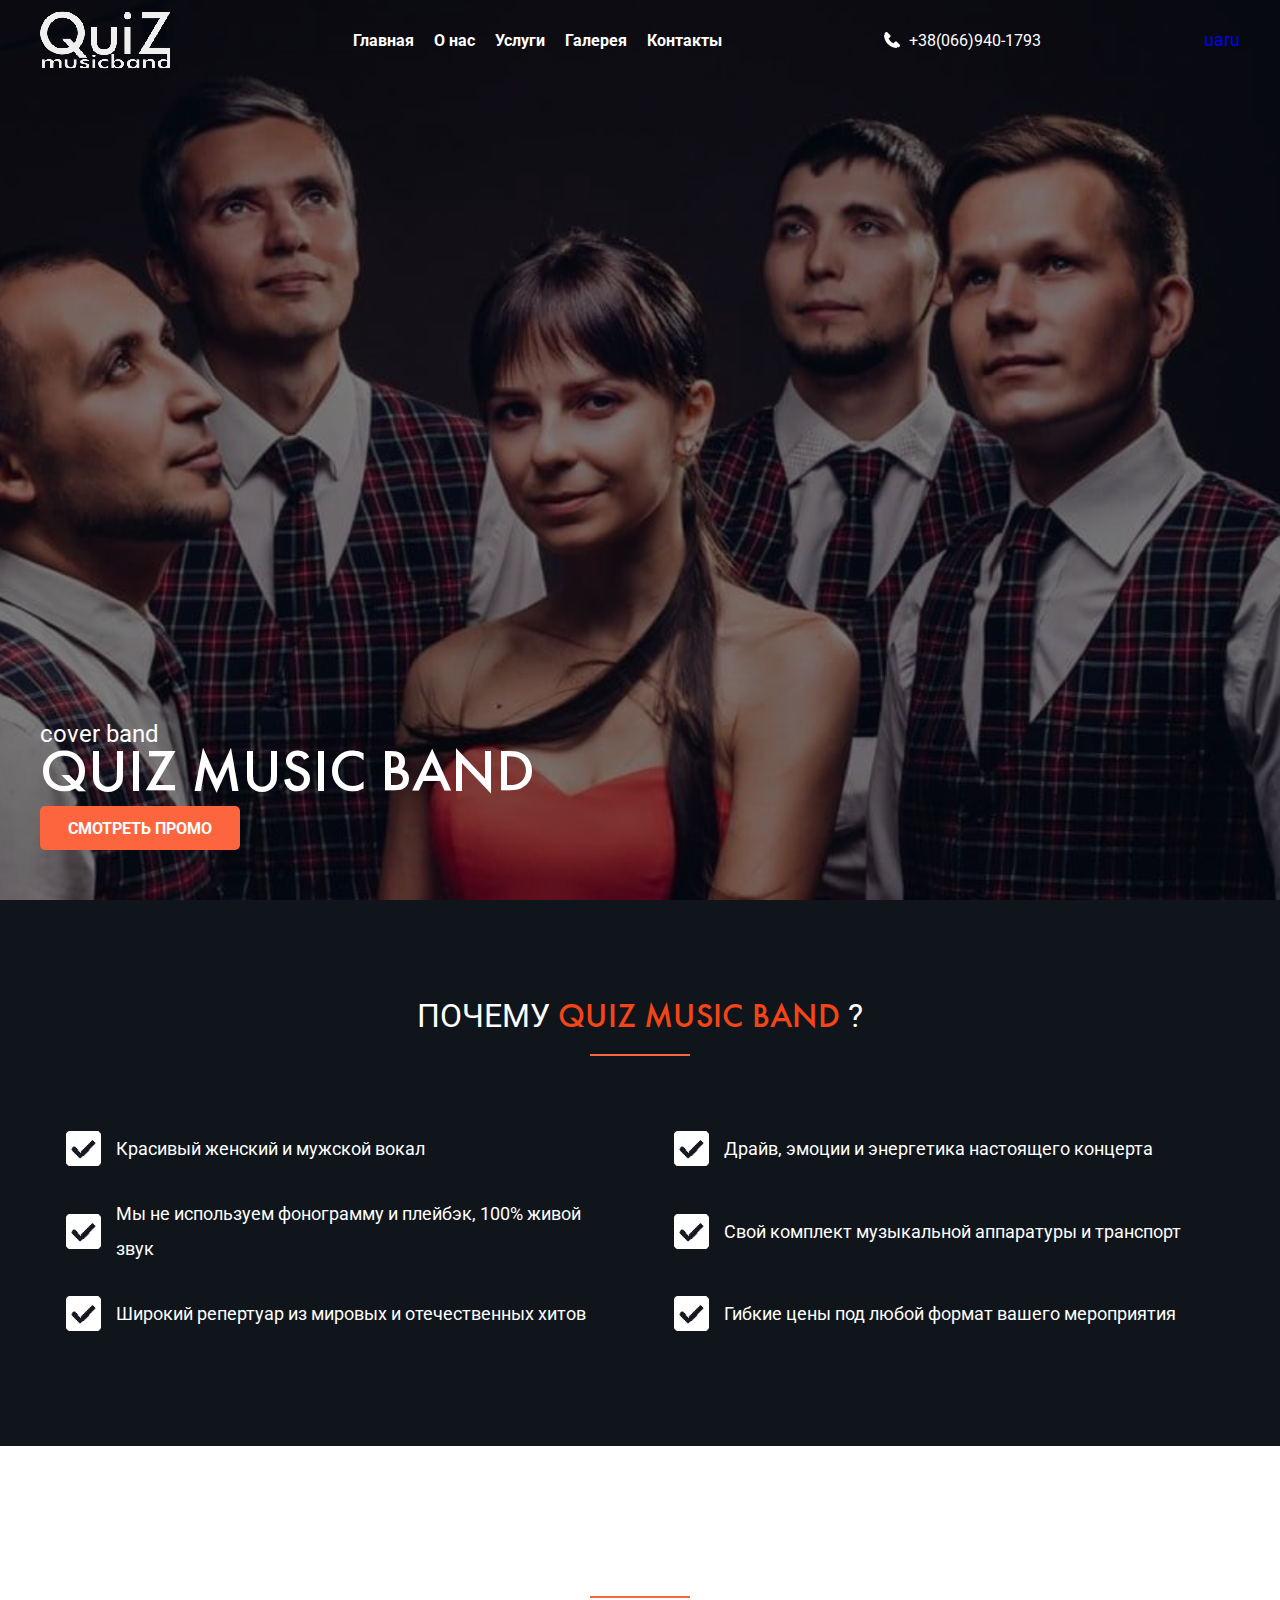
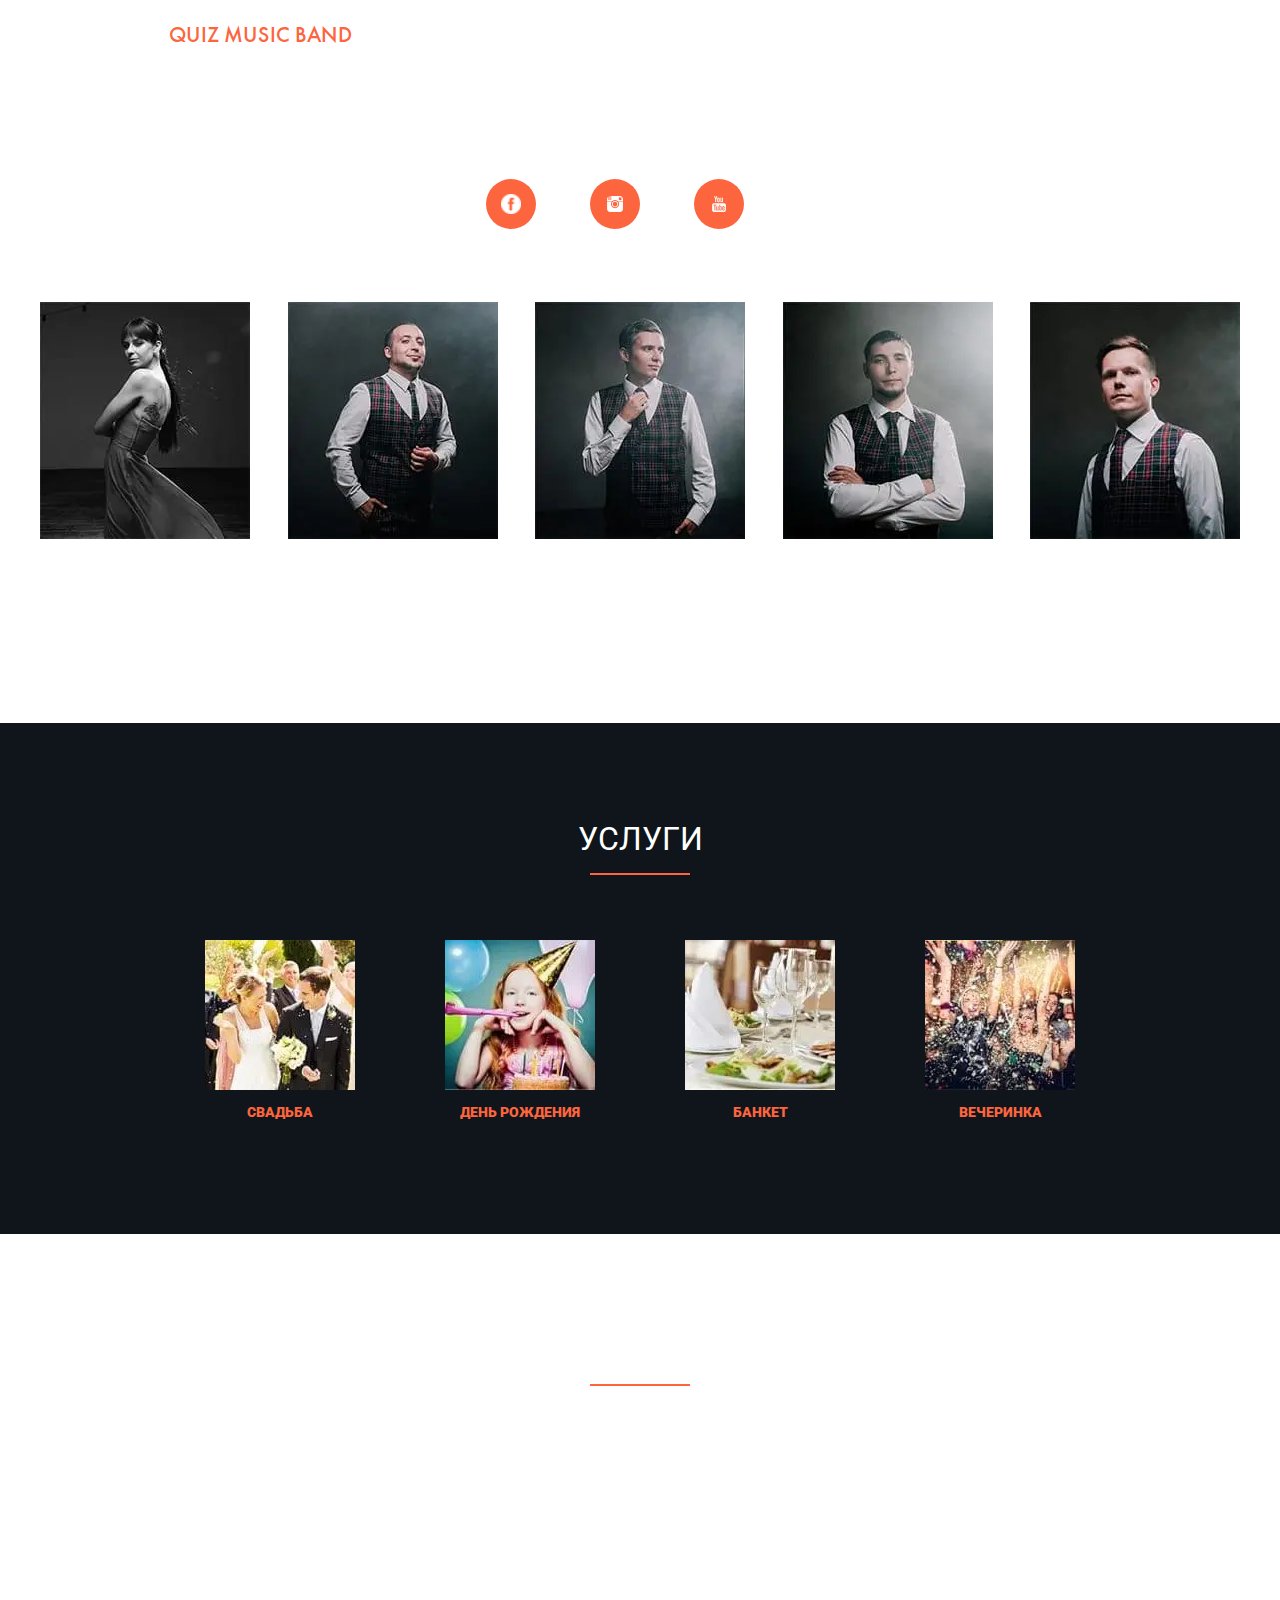
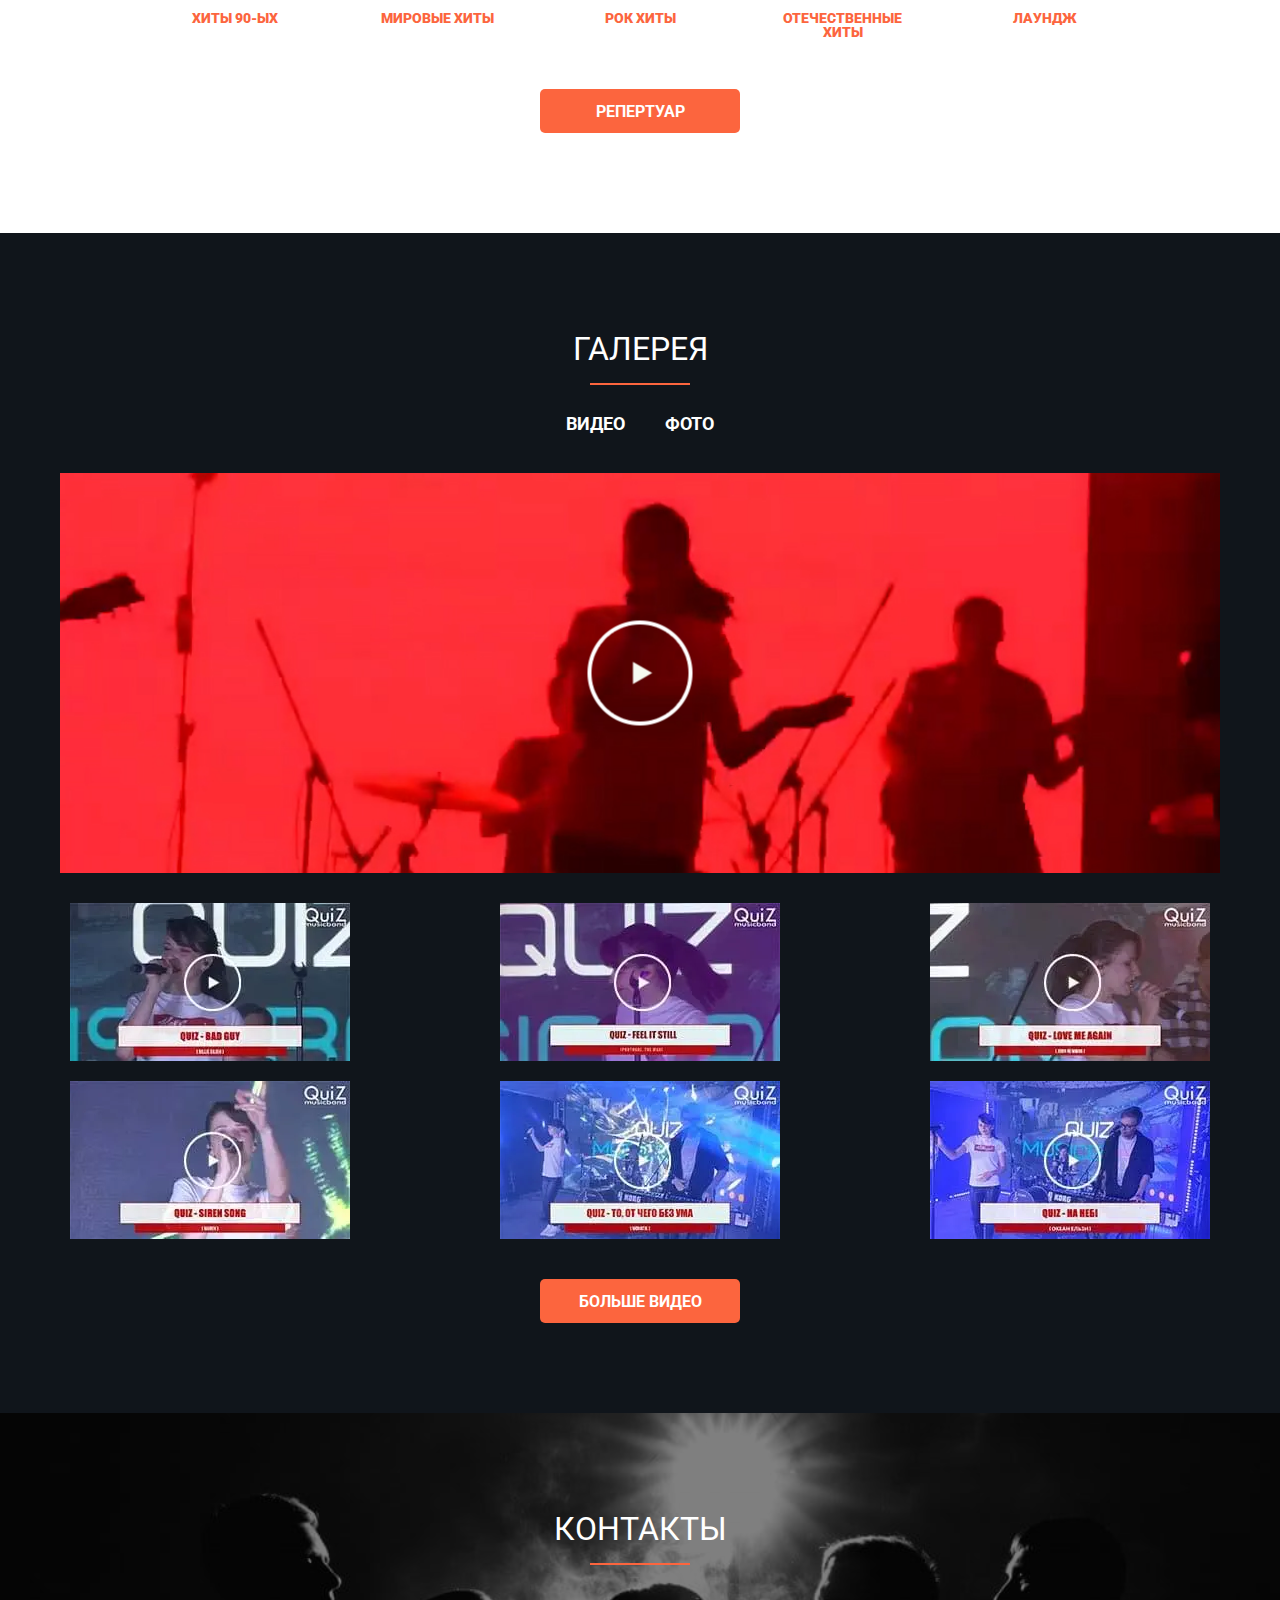
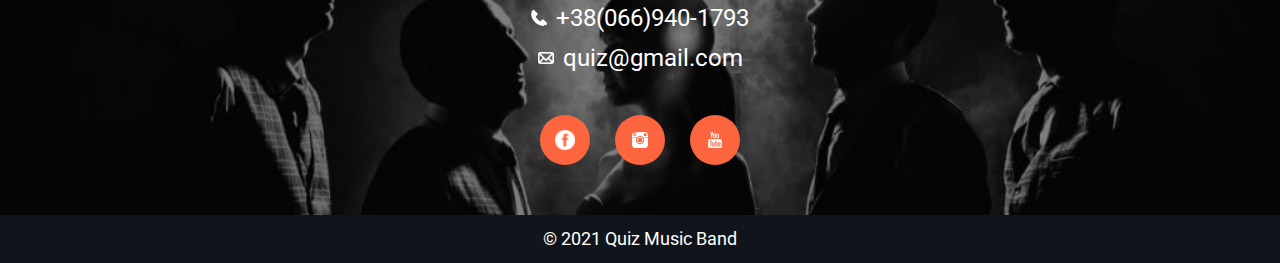
==== ru.html @ 487bd1e3 "Add files via upload" ====
<!DOCTYPE html><html lang="ru"><head>	<meta charset="UTF-8">	<meta name="viewport" content="width=device-width, initial-scale=1.0">	<meta name="keywords"		content="cover band ukraine. кавер группа в Украине, группа на свадьбу Украина, группа на свадьбу Краматорск, группа на мероприятие Краматорск, cover band Краматорск" />	<meta name="description" content="QUIZ MUSIC BAND – это отличный кавер-бэнд и музыкальный проект, исполняет композиции разных стилей на 4	языках" />	<title>QUIZ MUSIC BAND - ОФИЦИАЛЬНЫЙ САЙТ ГРУППЫ</title>	<!-- Yandex.Metrika counter -->	<script type="text/javascript">		(function (m, e, t, r, i, k, a) {			m[i] = m[i] || function () { (m[i].a = m[i].a || []).push(arguments) };			m[i].l = 1 * new Date(); k = e.createElement(t), a = e.getElementsByTagName(t)[0], k.async = 1, k.src = r, a.parentNode.insertBefore(k, a)		})			(window, document, "script", "https://mc.yandex.ru/metrika/tag.js", "ym");		ym(71279227, "init", {			clickmap: true,			trackLinks: true,			accurateTrackBounce: true,			webvisor: true		});	</script>	<noscript>		<div><picture><source srcset="https://mc.yandex.ru/watch/71279227" type="image/webp"><img src="https://mc.yandex.ru/watch/71279227" style="position:absolute; left:-9999px;" alt="" /></picture></div>	</noscript>	<!-- /Yandex.Metrika counter -->	<link rel="icon" href="favicon.ico" type="image/x-icon">	<link rel="shortcut icon" href="favicon.ico" type="image/x-icon">    <!-- <link href="https://unpkg.com/aos@2.3.1/dist/aos.css" rel="stylesheet"> -->	<link rel="stylesheet" href="css/main.min.css">	<link rel="stylesheet" href="css/aos.css"></head><body>	<header class="header">	<div class="container">		<div class="header__body flex">			<a href="/" class="header__logo">				<picture><source srcset="img/logo.webp" type="image/webp"><img src="img/logo.png" alt="logo"></picture>			</a>			<div class="menu__burger">				<span class="burger__line burger__line-1"></span>				<span class="burger__line burger__line-2"></span>				<span class="burger__line burger__line-3"></span>				<span class="burger__line burger__line-4"></span>			</div>			<nav class="header__menu">				<ul class="header__list flex">					<li><a href="#top" class="header__link">Главная</a></li>					<li><a href="#about_us" class="header__link">О нас</a></li>					<li><a href="#services" class="header__link">Услуги</a></li>					<li><a href="#gallary" class="header__link">Галерея</a></li>					<li><a href="#contacts" class="header__link">Контакты</a></li>				</ul>			</nav>			<div class="header__phone">				<a href="tel:+380669401793">+38(066)940-1793</a>			</div>			<div class="lang flex">				<a href="/" class="ua">ua</a>				<a href="/ru.html" class="ru">ru</a>			</div>		</div>	</div></header>	<section id="top" class="main">		<div class="container">			<div class="main__body">				<div class="main__subtitle">					cover band				</div>				<div class="main__title">					quiz music band				</div>				<div class="main__btn btn">смотреть промо</div>			</div>			<div class="main__promo">				<div class="close">					<span class="close__line close__line-1"></span>					<span class="close__line close__line-2"></span>				</div>				<div class="main__prono-video">					<iframe src="https://www.youtube.com/embed/q86Rce6832g" frameborder="0"						allow="accelerometer; autoplay; clipboard-write; encrypted-media; gyroscope; picture-in-picture"						allowfullscreen>					</iframe>				</div>			</div>		</div>	</section>	<section class="why">		<div class="container">			<div class="why__body">				<div class="why__title title">					почему <span>quiz music band</span> ?				</div>				<ul class="why__list flex">					<li data-aos="fade-right">Красивый женский и мужской вокал</li>					<li data-aos="fade-left">Драйв, эмоции и энергетика настоящего концерта</li>					<li data-aos="fade-right">Мы не используем фонограмму и плейбэк, 100% живой звук</li>					<li data-aos="fade-left">Свой комплект музыкальной аппаратуры и транспорт</li>					<li data-aos="fade-right">Широкий репертуар из мировых и отечественных хитов</li>					<li data-aos="fade-left">Гибкие цены под любой формат вашего мероприятия</li>				</ul>			</div>		</div>	</section>	<section id="about_us" class="about">		<div class="container">			<div class="about__title title"> о нас</div>			<div class="about__text" data-aos="fade-up">				<span>quiz music band</span> – это отличный кавер-бэнд и музыкальный проект, у которого нет постоянного				состава и стилистических «рамок». Бэнд принял участие в различных фестивалях и дал множество концертов				на разных концертных площадях Украины и Китая! QuiZ MusicBand исполняет композиции разных стилей на 4				языках, от легкого блюза до ритмичного рок’н’ролла, от солнечного регги до яркого поп-рока, от				зажигательной ламбады до тяжелого альтернативного рока!			</div>			<div class="about__socials">				<a class="fb" href="https://www.facebook.com/QuizMusicBand/" target="_blank" target="_blank"></a>				<a class="inst" href="https://www.instagram.com/quiz.musicband/" target="_blank"></a>				<a class="yt" href="https://www.youtube.com/user/quizmusicband" target="_blank"></a>			</div>			<div class="about__img">				<div class="card__body flex">					<div class="card__item anim-show ">						<div class="item__img" data-aos="flip-left">							<picture><source srcset="img/band/1.webp" type="image/webp"><img src="img/band/1.jpg" alt="img"></picture>						</div>						<span class="item__name">Шаповалова Анастасия</span>						<span class="item__text">вокал</span>					</div>					<div class="card__item" data-aos="flip-right">						<div class="item__img">							<picture><source srcset="img/band/2.webp" type="image/webp"><img src="img/band/2.jpg" alt="img"></picture>						</div>						<span class="item__name">Вартанов Вартан</span>						<span class="item__text">гитара</span>					</div>					<div class="card__item" data-aos="flip-left">						<div class="item__img">							<picture><source srcset="img/band/3.webp" type="image/webp"><img src="img/band/3.jpg" alt="img"></picture>						</div>						<span class="item__name">Рагуля Дмитрий</span>						<span class="item__text">клавиши / вокал</span>					</div>					<div class="card__item" data-aos="flip-right">						<div class="item__img">							<picture><source srcset="img/band/4.webp" type="image/webp"><img src="img/band/4.jpg" alt="img"></picture>						</div>						<span class="item__name">Самофалов Михаил</span>						<span class="item__text">бас-гитара</span>					</div>					<div class="card__item" data-aos="flip-left">						<div class="item__img">							<picture><source srcset="img/band/5.webp" type="image/webp"><img src="img/band/5.jpg" alt="img"></picture>						</div>						<span class="item__name">Дашкевич Сергей</span>						<span class="item__text">ударные</span>					</div>				</div>			</div>		</div>	</section>	<section id="services" class="services">		<div class="container">			<div class="services__title title">услуги</div>			<div class="services__list flex">				<div class="services__img" data-aos="zoom-in">					<picture><source srcset="img/services/1.webp" type="image/webp"><img src="img/services/1.jpg" alt="img"></picture>					<span>свадьба</span>				</div>				<div class="services__img" data-aos="zoom-in-up">					<picture><source srcset="img/services/2.webp" type="image/webp"><img src="img/services/2.jpg" alt="img"></picture>					<span>день рождения</span>				</div>				<div class="services__img" data-aos="zoom-in">					<picture><source srcset="img/services/3.webp" type="image/webp"><img src="img/services/3.jpg" alt="img"></picture>					<span>банкет</span>				</div>				<div class="services__img" data-aos="zoom-in-up">					<picture><source srcset="img/services/4.webp" type="image/webp"><img src="img/services/4.jpg" alt="img"></picture>					<span>вечеринка</span>				</div>				</в>			</div>	</section>	<section class="repertoire">		<div class="container">			<div class="repertoire__title title">в нашем репертуаре</div>			<div class="repertoire__list flex">				<div class="repertoire__img" data-aos="zoom-in-right">					<picture><source srcset="img/list/radio.svg" type="image/webp"><img src="img/list/radio.svg" alt="img"></picture>					<span>Хиты 90-ых</span>				</div>				<div class="repertoire__img" data-aos="zoom-in-left">					<picture><source srcset="img/list/musical-note.svg" type="image/webp"><img src="img/list/musical-note.svg" alt="img"></picture>					<span>Мировые хиты</span>				</div>				<div class="repertoire__img" data-aos="zoom-in-right">					<picture><source srcset="img/list/concert.svg" type="image/webp"><img src="img/list/concert.svg" alt="img"></picture>					<span>Рок хиты</span>				</div>				<div class="repertoire__img" data-aos="zoom-in-left">					<picture><source srcset="img/list/music.svg" type="image/webp"><img src="img/list/music.svg" alt="img"></picture>					<span>Отечественные хиты</span>				</div>				<div class="repertoire__img" data-aos="zoom-in-right">					<picture><source srcset="img/list/mic.svg" type="image/webp"><img src="img/list/mic.svg" alt="img"></picture>					<span>Лаундж</span>				</div>			</div>			<div class="repertoire__btn btn">				<a href="libs/QUIZ-MUSIC-BAND.doc" target="_blank">репертуар</a>			</div>		</div>	</section>	<section id="gallary" class="gallary">		<div class="container">			<div class="gallary__title title">галерея</div>			<div class="tabs__body">				<input class="radio__input" type="radio" name="tabs" id="tab-1" checked>				<input class="radio__input" type="radio" name="tabs" id="tab-2">				<div class="tabs__labels">					<label class="tab tab-1" for="tab-1">видео</label>					<label class="tab tab-2" for="tab-2">фото</label>				</div>				<div class="content content-1">					<a data-fslightbox="gallery" href="https://www.youtube.com/embed/27YtVxzydFE"						class="video__play flex">						<video class="monatik" autoplay loop muted src="monatik.mp4"></video>						<picture><source srcset="img/play.webp" type="image/webp"><img src="img/play.png" alt="play"></picture>					</a>					<div class="gallary__video flex">						<a data-fslightbox="gallery" href="https://www.youtube.com/embed/8h2R6RN6m7k"							class="gallary__vid gallary__wrap">							<picture><source srcset="img/video/bad_guy.webp" type="image/webp"><img data-aos="zoom-in" class="gallary_wrap-bg" src="img/video/bad_guy.jpg" alt="bad_guy"></picture>						</a>						<a data-fslightbox="gallery" href="https://www.youtube.com/embed/w7ZxRBd22ns"							class="gallary__vid gallary__wrap">							<picture><source srcset="img/video/fell.webp" type="image/webp"><img data-aos="zoom-in" class="gallary_wrap-bg" src="img/video/fell.jpg" alt="fill it still"></picture>						</a>						<a data-fslightbox="gallery" href="https://www.youtube.com/embed/x4PbOTcUWKk"							class="gallary__vid gallary__wrap">							<picture><source srcset="img/video/love_me.webp" type="image/webp"><img data-aos="zoom-in" class="gallary_wrap-bg" src="img/video/love_me.jpg" alt="love me again"></picture>						</a>						<a data-fslightbox="gallery" href="https://www.youtube.com/embed/xvETQ6KwrdA"							class="gallary__vid gallary__wrap">							<picture><source srcset="img/video/maruv.webp" type="image/webp"><img data-aos="zoom-in" class="gallary_wrap-bg" src="img/video/maruv.jpg" alt="maruv"></picture>						</a>						<a data-fslightbox="gallery" href="https://www.youtube.com/embed/GYjmNiy1XPc"							class="gallary__vid gallary__wrap">							<picture><source srcset="img/video/monatik.webp" type="image/webp"><img data-aos="zoom-in" class="gallary_wrap-bg" src="img/video/monatik.jpg" alt="monatik"></picture>						</a>						<a data-fslightbox="gallery" href="https://www.youtube.com/embed/G6yGPnIasRM"							class="gallary__vid gallary__wrap">							<picture><source srcset="img/video/na_nebi.webp" type="image/webp"><img data-aos="zoom-in" class="gallary_wrap-bg" src="img/video/na_nebi.jpg" alt="na nebi"></picture>						</a>					</div>					<div class="gallary__btn btn">						<a href="https://www.youtube.com/user/quizmusicband/videos" target="_blank">больше видео</a>					</div>				</div>				<div class="content content-2">					<div class="gallary__photo flex">						<a data-fslightbox="gallery" href="img/gallary/quiz_music_band_1.jpg" class="gallary__img">							<picture><source srcset="img/gallary/quiz_music_band_1(min).webp" type="image/webp"><img src="img/gallary/quiz_music_band_1(min).jpg" alt="quiz music band"></picture>							<span>посмотреть</span>						</a>						<a data-fslightbox="gallery" href="img/gallary/quiz_music_band_2.jpg" class="gallary__img">							<picture><source srcset="img/gallary/quiz_music_band_2(min).webp" type="image/webp"><img src="img/gallary/quiz_music_band_2(min).jpg" alt="quiz music band"></picture>							<span>посмотреть</span>						</a>						<a data-fslightbox="gallery" href="img/gallary/quiz_music_band_3.jpg" class="gallary__img">							<picture><source srcset="img/gallary/quiz_music_band_3(min).webp" type="image/webp"><img src="img/gallary/quiz_music_band_3(min).jpg" alt="quiz music band"></picture>							<span>посмотреть</span>						</a>						<a data-fslightbox="gallery" href="img/gallary/quiz_music_band_4.jpg" class="gallary__img">							<picture><source srcset="img/gallary/quiz_music_band_4(min).webp" type="image/webp"><img src="img/gallary/quiz_music_band_4(min).jpg" alt="quiz music band"></picture>							<span>посмотреть</span>						</a>						<a data-fslightbox="gallery" href="img/gallary/quiz_music_band_5.jpg" class="gallary__img">							<picture><source srcset="img/gallary/quiz_music_band_5(min).webp" type="image/webp"><img src="img/gallary/quiz_music_band_5(min).jpg" alt="quiz music band"></picture>							<span>посмотреть</span>						</a>						<a data-fslightbox="gallery" href="img/gallary/quiz_music_band_6.jpg" class="gallary__img">							<picture><source srcset="img/gallary/quiz_music_band_6(min).webp" type="image/webp"><img src="img/gallary/quiz_music_band_6(min).jpg" alt="quiz music band"></picture>							<span>посмотреть</span>						</a>						<a data-fslightbox="gallery" href="img/gallary/quiz_music_band_7.jpg" class="gallary__img">							<picture><source srcset="img/gallary/quiz_music_band_7(min).webp" type="image/webp"><img src="img/gallary/quiz_music_band_7(min).jpg" alt="quiz music band"></picture>							<span>посмотреть</span>						</a>						<a data-fslightbox="gallery" href="img/gallary/quiz_music_band_8.jpg" class="gallary__img">							<picture><source srcset="img/gallary/quiz_music_band_8(min).webp" type="image/webp"><img src="img/gallary/quiz_music_band_8(min).jpg" alt="quiz music band"></picture>							<span>посмотреть</span>						</a>					</div>				</div>			</div>		</div>	</section>	<section id="contacts" class="contacts">		<div class="container">			<div class="contacts__title title">контакты</div>			<div class="contacts__body">				<div class="contacts__phone" data-aos="fade-up" data-aos="zoom-in">					<a href="tel:+380669401793">+38(066)940-1793</a>				</div>				<div class="contacts__mail" data-aos="fade-up" data-aos="zoom-in" data-aos-delay="300">					<a href="maito:quiz@gmail.com">quiz@gmail.com</a>				</div>				<div class="contacts__socials">					<a class="fb" href="https://www.facebook.com/QuizMusicBand/" target="_blank" target="_blank"></a>					<a class="inst" href="https://www.instagram.com/quiz.musicband/" target="_blank"></a>					<a class="yt" href="https://www.youtube.com/user/quizmusicband" target="_blank"></a>				</div>			</div>		</div>	</section>	<footer class="footer">		<div class="container">			<div class="footer__body flex">				<span>&copy; 2021 Quiz Music Band</span>			</div>		</div>	</footer>    <script src="js/aos.js"></script>	<script src="libs/gallary/fslightbox.js"></script>	<script src="js/jquery-3.3.1.min.js"></script>	<script src="js/main.min.js"></script></body></html>
---- css/main.min.css ----
@import url('https://fonts.googleapis.com/css2?family=Roboto:wght@300;400;500;700&display=swap');*{padding:0;margin:0;border:0}*,:after,:before{-webkit-box-sizing:border-box;box-sizing:border-box}:active,:focus{outline:0}a:active,a:focus{outline:0}aside,footer,header,nav{display:block}body,html{height:100%;width:100%;font-size:100%;line-height:1;font-size:14px;-ms-text-size-adjust:100%;-moz-text-size-adjust:100%;-webkit-text-size-adjust:100%}button,input,textarea{font-family:inherit}input::-ms-clear{display:none}button{cursor:pointer}button::-moz-focus-inner{padding:0;border:0}a,a:visited{text-decoration:none}a:hover{text-decoration:none}ul li{list-style:none}img{vertical-align:top}h1,h2,h3,h4,h5,h6{font-size:inherit;font-weight:inherit}@font-face{font-family:FuturaMediumC;src:url(../fonts/FuturaLight.eot);src:local("../fonts/Futura Medium Cyrillic"),local("FuturaMediumC"),url(../fonts/FuturaMediumC.eot?#iefix) format("embedded-opentype"),url(../fonts/FuturaMediumC.woff) format("woff"),url(../fonts/FuturaMediumC.ttf) format("truetype");font-weight:500;font-style:normal}body{font-family:Roboto,sans-serif;color:#fff;font-size:18px}.flex{display:-webkit-box;display:-ms-flexbox;display:flex;-ms-flex-wrap:wrap;flex-wrap:wrap}.container{max-width:1230px;margin:0 auto;padding:0 15px}.header{position:absolute;width:100%;top:0;left:0;z-index:50;-webkit-transition:.4s linear;-o-transition:.4s linear;transition:.4s linear}.header:before{content:'';position:absolute;top:0;left:0;width:100%;height:100%;z-index:2}.header.active{position:fixed;top:0;left:0;-webkit-animation-name:show__menu;animation-name:show__menu;-webkit-animation-duration:1s;animation-duration:1s;width:100%;background-color:rgba(16,21,27,.9);-webkit-backdrop-filter:blur(12);backdrop-filter:blur(12)}@-webkit-keyframes show__menu{0%{opacity:0;top:-200px}100%{opacity:1;top:0}}@keyframes show__menu{0%{opacity:0;top:-200px}100%{opacity:1;top:0}}.header__body{position:relative;display:-webkit-box;display:-ms-flexbox;display:flex;-webkit-box-pack:justify;-ms-flex-pack:justify;justify-content:space-between;height:80px;-webkit-box-align:center;-ms-flex-align:center;align-items:center}.header__logo{-webkit-box-flex:0;-ms-flex:0 0 130px;flex:0 0 130px;z-index:3}.header__logo img{max-width:100%}.menu__burger{display:none}.header__list{display:-webkit-box;display:-ms-flexbox;display:flex;position:relative;z-index:2}.header__link{font-size:16px;font-weight:400;color:#fff;font-weight:700;text-decoration:none;-webkit-transition:all .3s linear;-o-transition:all .3s linear;transition:all .3s linear}.header__link:active,.header__link:hover{color:#fc653e}.header__list li{list-style:none;margin-left:20px}.header__phone{position:relative;cursor:pointer;z-index:2;background:url(../img/phone.png) center left no-repeat;background-size:48}.header__phone a{font-size:16px;color:#fff;-webkit-transition:all .5s;-o-transition:all .5s;transition:all .5s;padding-left:25px}.header__phone a:hover{color:#fc653e}.contant{height:10000px;padding-top:100px}.content__text{font-size:18px;line-height:25px}.content__text p{margin-bottom:20px}.main{position:relative;background:rgba(0,0,0,.5) url(../img/bg/bg_header.jpg) center center no-repeat;background-blend-mode:multiply;background-size:cover;height:100vh;max-width:100%;overflow:hidden}.main__body{position:absolute;bottom:50px;z-index:2}.main__subtitle{font-size:24px;font-weight:400}.main__title{font-family:FuturaMediumC;text-transform:uppercase;font-size:60px}.main__promo{position:fixed;background-color:rgba(16,21,27,.8);-webkit-backdrop-filter:blur(15px);backdrop-filter:blur(15px);width:100%;height:100%;top:0;left:0;display:none;z-index:51}.main__promo.active{display:block}.main__promo iframe{position:absolute;width:900px;height:400px;top:50%;left:50%;-webkit-transform:translateX(-50%) translateY(-50%);-ms-transform:translateX(-50%) translateY(-50%);transform:translateX(-50%) translateY(-50%)}.btn{font-size:16px;text-transform:uppercase;padding:15px 0 13px 0;max-width:200px;background-color:#fc653e;text-align:center;font-weight:700;border-radius:5px;cursor:pointer;-webkit-transition:all .5s;-o-transition:all .5s;transition:all .5s}.btn a{color:#fff}.btn:hover{background-color:#f54518}.close{position:fixed;display:block;width:35px;height:24px;z-index:3;top:30px;right:15px;cursor:pointer}.close__line{position:absolute;background-color:#fff;width:100%;height:2px}.close__line-1{-webkit-transform:translateY(-50%) rotate(45deg);-ms-transform:translateY(-50%) rotate(45deg);transform:translateY(-50%) rotate(45deg)}.close__line-2{-webkit-transform:translateY(-50%) rotate(-45deg);-ms-transform:translateY(-50%) rotate(-45deg);transform:translateY(-50%) rotate(-45deg)}.why{padding:100px 0;background-color:#10151b}.why__list{-ms-flex-pack:distribute;justify-content:space-around;-webkit-box-align:center;-ms-flex-align:center;align-items:center;margin:80px -15px 0 0}.why__list li{-webkit-box-flex:0;-ms-flex:0 1 50%;flex:0 1 50%;margin:15px 5px 15px 0;padding-left:50px;line-height:35px;background:url(../img/check_icon.png) center left no-repeat;background-size:35px;max-width:550px}.title{position:relative;text-transform:uppercase;text-align:center;font-size:32px}.title span{font-family:FuturaMediumC;color:#f54518;font-size:34px}.title:before{content:'';position:absolute;display:block;border-bottom:2px solid #fc653e;width:100px;left:50%;-webkit-transform:translateX(-50%);-ms-transform:translateX(-50%);transform:translateX(-50%);bottom:-20px}.about{padding:100px 0;background:url(../img/bg/about_bg.jpg) center center no-repeat fixed;background-size:cover}.about__text{margin:45px auto 0 auto;max-width:1000px;text-align:center;line-height:25px}.about__text span{font-size:22px;font-family:FuturaMediumC;text-transform:uppercase;color:#fc653e}.about__socials{text-align:center;margin-top:30px}.about__socials a{margin-right:50px;display:inline-block}.about__img{margin:50px 0 0 0}.fb{background:url(../img/socials/facebook.png) center center no-repeat;background-size:20px;padding:25px;background-color:#fc653e;border-radius:50px;-webkit-transition:all .5s;-o-transition:all .5s;transition:all .5s}.fb:hover{background-color:#f03303;-webkit-transform:scale(1.05);-ms-transform:scale(1.05);transform:scale(1.05)}.fb img{max-width:150%}.inst{background:url(../img/socials/instagram.png) center center no-repeat;background-color:#fc653e;padding:25px;border-radius:50px;-webkit-transition:all .5s;-o-transition:all .5s;transition:all .5s}.inst:hover{background-color:#f03303;-webkit-transform:scale(1.05);-ms-transform:scale(1.05);transform:scale(1.05)}.inst img{max-width:150%}.yt{background:url(../img/socials/youtube.png) center center no-repeat;background-color:#fc653e;padding:25px;border-radius:50px;-webkit-transition:all .5s;-o-transition:all .5s;transition:all .5s}.yt:hover{background-color:#f03303;-webkit-transform:scale(1.05);-ms-transform:scale(1.05);transform:scale(1.05)}.yt img{max-width:150%}.card__body{-webkit-box-pack:justify;-ms-flex-pack:justify;justify-content:space-between}.card__item{margin:20px 0}.card__item span{display:block;text-align:center;margin-top:15px}.item__img{max-width:210px;-webkit-transition:all .5s;-o-transition:all .5s;transition:all .5s}.item__img img{max-width:100%}.item__img:hover{-webkit-transform:scale(1.1);-ms-transform:scale(1.1);transform:scale(1.1)}.item__text{font-size:16px}.services{padding:100px 0;background-color:#10151b}.services__list{-webkit-box-pack:justify;-ms-flex-pack:justify;justify-content:space-between;max-width:900px;margin:70px auto 0 auto}.services__list span{margin-top:15px;display:block;font-size:14px;font-weight:900;text-transform:uppercase;text-align:center;color:#fc653e}.services__img{margin:15px}.services__img img{-webkit-transition:all .5s;-o-transition:all .5s;transition:all .5s}.services__img img:hover{-webkit-transform:scale(1.1);-ms-transform:scale(1.1);transform:scale(1.1)}.repertoire{padding:100px 0;background:url(../img/bg/list_bg.jpg) center center no-repeat fixed;background-size:cover}.repertoire__title{margin-bottom:60px}.repertoire__list{-webkit-box-pack:justify;-ms-flex-pack:justify;justify-content:space-between;max-width:1000px;margin:0 auto}.repertoire__img{-webkit-box-flex:0;-ms-flex:0 1 150px;flex:0 1 150px;margin:20px}.repertoire__img img{max-width:100%}.repertoire__img span{display:block;margin-top:15px;text-align:center;font-size:14px;color:#fc653e;font-weight:900;text-transform:uppercase}.repertoire__btn{margin:20px auto 0 auto}.gallary{padding:100px 0 70px 0;background-color:#10151b}.tabs__body{display:-webkit-box;display:-ms-flexbox;display:flex;-ms-flex-wrap:wrap;flex-wrap:wrap;position:relative}.radio__input{opacity:0;position:absolute;top:0;left:0}.content{width:100%;display:none;padding:20px}.tabs__labels{display:-webkit-box;display:-ms-flexbox;display:flex;-ms-flex-pack:distribute;justify-content:space-around;max-width:400px;padding:20px;color:#fff;text-transform:uppercase;font-weight:700;margin:30px auto 0 auto}.tab{padding:0 20px;cursor:pointer}.tab:hover{color:#fc653e}#tab-1:checked~.content-1{display:block}#tab-1:checked~.tab-1{color:#fc653e}#tab-2:checked~.content-2{display:block}#tab-2:checked~.tab-2{color:#fc653e}.item__video{margin:0 auto;text-align:center}.item__video iframe{width:95%;height:500px;margin:0 auto;text-align:center}.gallary__video{display:-webkit-box;display:-ms-flexbox;display:flex;-ms-flex-wrap:wrap;flex-wrap:wrap;-webkit-box-pack:justify;-ms-flex-pack:justify;justify-content:space-between;-webkit-box-align:center;-ms-flex-align:center;align-items:center;margin-top:20px}.gallary__wrap{position:relative;-webkit-box-flex:0;-ms-flex:0 1 33.333%;flex:0 1 33.333%;max-width:280px;margin:10px}.gallary__btn{margin:50px auto 0 auto}.gallary__img{position:relative;-webkit-box-flex:0;-ms-flex:0 1 25%;flex:0 1 25%;max-width:300px;max-height:300px;padding:10px}.gallary__img span{display:block;display:-webkit-box;display:-ms-flexbox;display:flex;-ms-flex-wrap:wrap;flex-wrap:wrap;-webkit-box-align:center;-ms-flex-align:center;align-items:center;-webkit-box-pack:center;-ms-flex-pack:center;justify-content:center;position:absolute;left:0;top:0;color:#fff;text-transform:uppercase;font-weight:700;width:100%;height:100%;-webkit-transition:all .5s;-o-transition:all .5s;transition:all .5s;opacity:0}.gallary__img span:hover{opacity:1;background-color:rgba(0,0,0,.7)}.gallary__img img{max-width:100%}.gallary_wrap-bg{-webkit-transition:all .5s;-o-transition:all .5s;transition:all .5s}.gallary_wrap-bg:hover{opacity:.5;cursor:pointer}.video__play{position:relative;top:0;left:0;-webkit-box-flex:0;-ms-flex:0 1 100%;flex:0 1 100%;overflow:hidden;background:rgba(0,0,0,.5);z-index:2;z-index:1}.video__play video{width:100%;height:400px;-webkit-transform:scale(1.8);-ms-transform:scale(1.8);transform:scale(1.8)}.video__play img{position:absolute;top:50%;left:50%;-webkit-transform:translateX(-50%) translateY(-50%);-ms-transform:translateX(-50%) translateY(-50%);transform:translateX(-50%) translateY(-50%);z-index:2;-webkit-transition:all .5;-o-transition:all .5;transition:all .5}.video__play img:hover{opacity:.6}.video__item{position:fixed;background-color:rgba(16,21,27,.7);-webkit-backdrop-filter:blur(12px);backdrop-filter:blur(12px);width:100%;height:100%;top:0;left:0;display:none;z-index:51}.video__item.active{display:block}.video__item iframe{position:absolute;width:900px;height:400px;top:50%;left:50%;-webkit-transform:translateX(-50%) translateY(-50%);-ms-transform:translateX(-50%) translateY(-50%);transform:translateX(-50%) translateY(-50%)}.contacts{padding:100px 0 50px 0;background:rgba(0,0,0,.5) url(../img/bg/contacts_bg.jpg) top center no-repeat;background-blend-mode:multiply;background-size:cover}.contacts__body{margin-top:60px}.contacts__phone{text-align:center}.contacts__phone a{font-size:24px;padding-left:25px;line-height:26px;background:url(../img/phone.png) no-repeat;background-position:center left;color:#fff;-webkit-transition:all .5s;-o-transition:all .5s;transition:all .5s}.contacts__phone a:hover{opacity:.7}.contacts__mail{margin-top:15px;text-align:center;-webkit-transition:all .5s;-o-transition:all .5s;transition:all .5s}.contacts__mail a{color:#fff;font-size:24px;background:url(../img/mail.png) no-repeat;background-position:center left;padding-left:25px}.contacts__mail a:hover{opacity:.7}.contacts__socials{text-align:center;margin-top:45px;display:-webkit-box;display:-ms-flexbox;display:flex;-webkit-box-pack:center;-ms-flex-pack:center;justify-content:center}.contacts__socials a:not(:first-child){margin-left:25px}.footer{padding:15px 0;background-color:#10151b}.footer__body{-webkit-box-pack:center;-ms-flex-pack:center;justify-content:center}.btn a{color:#fff}.btn:hover{opacity:.8}.gallary__btn,.repertoire__btn{margin:30px auto 0 auto}@media (max-width:1230px){.item__img{max-width:170px}}@media (max-width:1140px){.why__list li{font-size:15px}}@media (max-width:992px){.header__logo{-webkit-box-flex:0;-ms-flex:0 1 110px;flex:0 1 110px}.header__link{font-size:14px}.header__phone a{font-size:14px}.main__promo iframe{width:100%}.why__list li{font-size:14px;-webkit-box-flex:0;-ms-flex:0 1 100%;flex:0 1 100%}.card__body{-webkit-box-pack:center;-ms-flex-pack:center;justify-content:center}.card__item{margin:20px 10px}.item__img{margin:0 auto}.video__play video{height:350px}.video__item iframe{width:100%}}@media (max-width:979px){.repertoire__img{margin:20px auto 0 auto}}@media (max-width:879px){.repertoire__list{-webkit-box-pack:center;-ms-flex-pack:center;justify-content:center}}@media (max-width:768px){.main{height:500px}.main__title{font-size:40px}.services__list{-webkit-box-pack:center;-ms-flex-pack:center;justify-content:center}.gallary{padding:50px 0}.item__video iframe{height:300px}.gallary__video{margin:20px auto 0 auto;-webkit-box-pack:center;-ms-flex-pack:center;justify-content:center}.gallary__wrap{-webkit-box-flex:0;-ms-flex:0 1 50%;flex:0 1 50%;margin:0 auto;max-width:240px}.gallary__img{-webkit-box-flex:0;-ms-flex:0 1 50%;flex:0 1 50%;margin:0 auto;max-width:200px}.gallary_wrap-bg{margin:10px auto 0 auto;max-width:100%}.video__play video{height:300px}}@media (max-width:767px){.header{padding:5px 0 0 0}.header__logo{-webkit-box-ordinal-group:2;-ms-flex-order:1;order:1}.menu__burger{display:block;position:relative;width:35px;height:23px;z-index:3;-webkit-box-ordinal-group:4;-ms-flex-order:3;order:3}.burger__line{position:absolute;height:2px;width:100%;left:0;background-color:#fff;-webkit-transition:all .3s ease 0s;-o-transition:all .3s ease 0s;transition:all .3s ease 0s}.burger__line-1{top:0}.burger__line-2,.burger__line-3{top:50%;-webkit-transform:translateY(-50%);-ms-transform:translateY(-50%);transform:translateY(-50%)}.burger__line-4{bottom:0}.burger__line-1.active,.burger__line-4.active{opacity:0}.burger__line-2.active{-webkit-transform:translateY(-50%) rotate(45deg);-ms-transform:translateY(-50%) rotate(45deg);transform:translateY(-50%) rotate(45deg)}.burger__line-3.active{-webkit-transform:translateY(-50%) rotate(-45deg);-ms-transform:translateY(-50%) rotate(-45deg);transform:translateY(-50%) rotate(-45deg)}.header__menu{position:fixed;top:-100%;left:0;width:100%;height:100%;background-color:rgba(16,21,27,.6);-webkit-backdrop-filter:blur(12px);backdrop-filter:blur(12px);padding:70px 10px 20px 10px;-webkit-transition:all .3s ease 0s;-o-transition:all .3s ease 0s;transition:all .3s ease 0s;overflow:auto;text-align:center}.header__menu.active{top:0}.header__body{height:50px}.header__logo{-webkit-box-flex:0;-ms-flex:0 0 80px;flex:0 0 80px}.header__list{display:block;position:relative;top:50%;left:50%;-webkit-transform:translateX(-50%) translateY(-50%);-ms-transform:translateX(-50%) translateY(-50%);transform:translateX(-50%) translateY(-50%);text-transform:uppercase}.header__list li{margin:30px 0}.header__link{font-size:24px}.header__phone{-webkit-box-ordinal-group:3;-ms-flex-order:2;order:2}.header__phone a{font-size:14px}}@media (max-width:576px){.main{background:rgba(0,0,0,.5) url(../img/bg/bg_header_576px.jpg) center center no-repeat;background-blend-mode:multiply;height:260px}.main__body{left:50%;-webkit-transform:translateX(-50%);-ms-transform:translateX(-50%);transform:translateX(-50%);bottom:5px}.main__subtitle{font-size:14px;text-align:center}.main__title{font-size:18px}.main__promo iframe{height:250px}.btn{font-size:12px;padding:8px 0;max-width:160px;margin:10px auto}.why{padding:30px 0}.why__list{margin-top:35px}.why__list li{line-height:25px;margin:5px 0;background-size:25px;padding-left:35px}.title{font-size:16px}.title span{font-size:18px}.title:before{width:70px}.about{padding:30px 0}.about__text{background:url(../img/bg/about_bg.jpg) center center no-repeat;line-height:20px}.about__text span{font-size:16px}.about__socials a{margin-right:20px}.fb{padding:20px}.inst{padding:20px}.yt{padding:20px}.item__img{max-width:150px}.services{padding:30px 0}.services__list{margin-top:25px}.repertoire{padding:30px 0}.repertoire__list{margin-top:10px}.gallary{padding:30px 0}.item__video iframe{height:150px}.gallary__wrap{margin:0 auto;padding:10px;max-width:250px}.video__play video{height:200px}.video__play img{width:20%}.video__item iframe{height:250px}.contacts{padding:30px 0}.contacts__phone a{font-size:15px}.contacts__mail a{font-size:15px}}@media (max-width:450px){.gallary__wrap{margin:0 auto;-webkit-box-flex:0;-ms-flex:0 1 100%;flex:0 1 100%}.gallary_wrap-bg{-webkit-transform:scale(1.1);-ms-transform:scale(1.1);transform:scale(1.1)}}@media (max-width:410px){.gallary__img{max-width:150px}}@media (max-width:400px){.video__play video{height:150px}}.video__play video{background: url(../img/krujit.jpg) center center/cover no-repeat;}
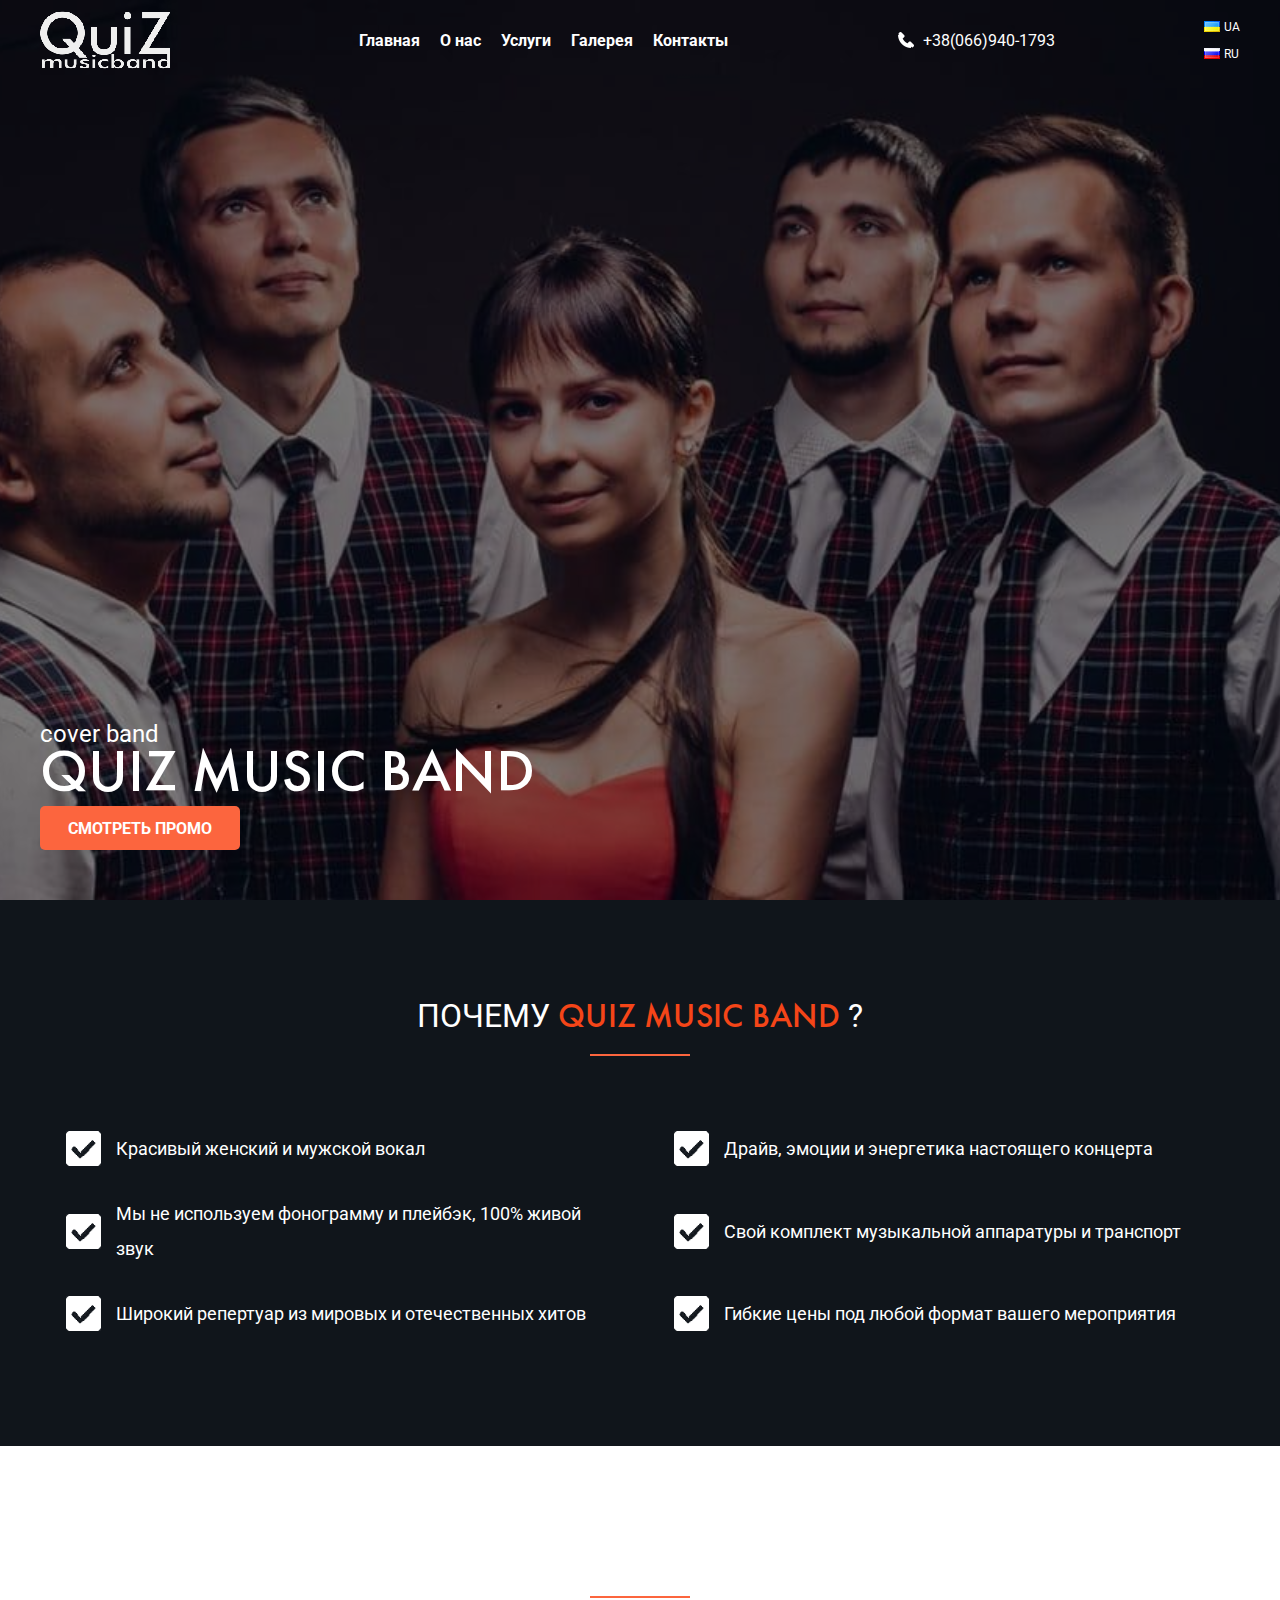
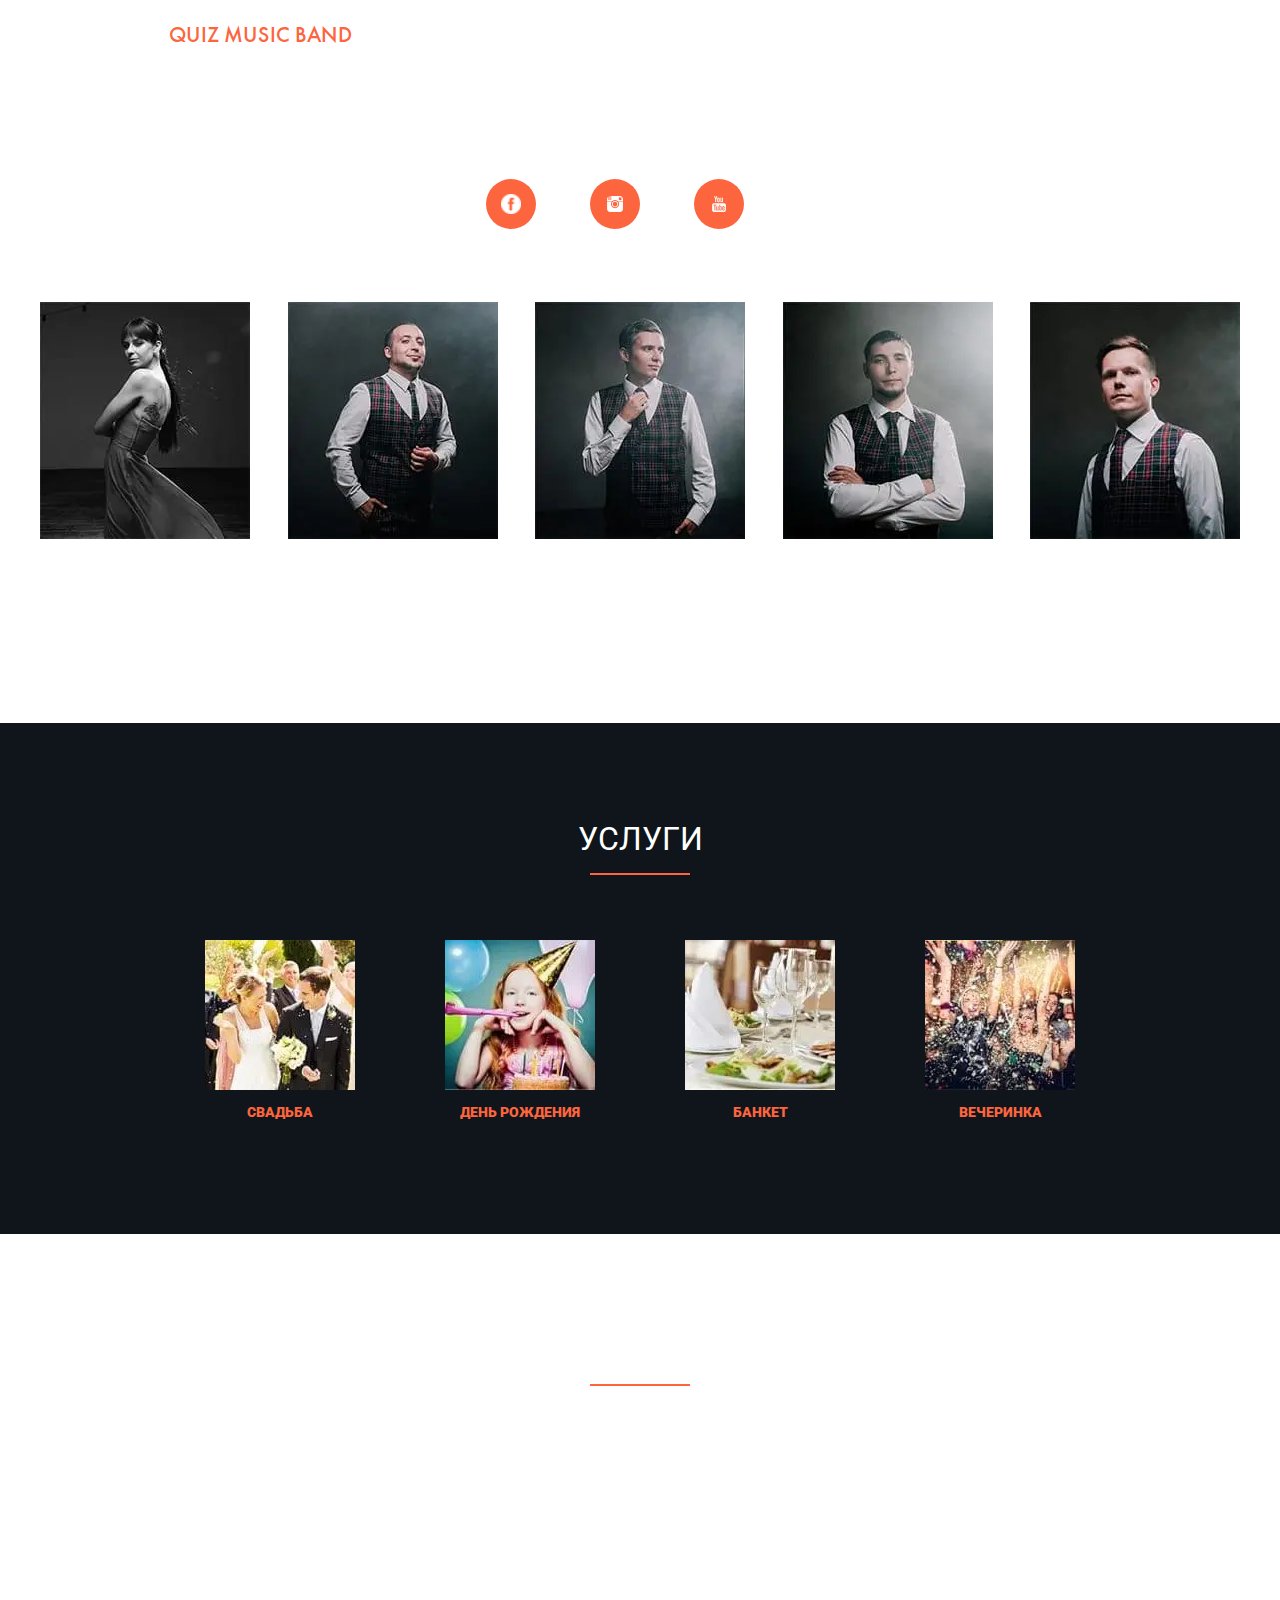
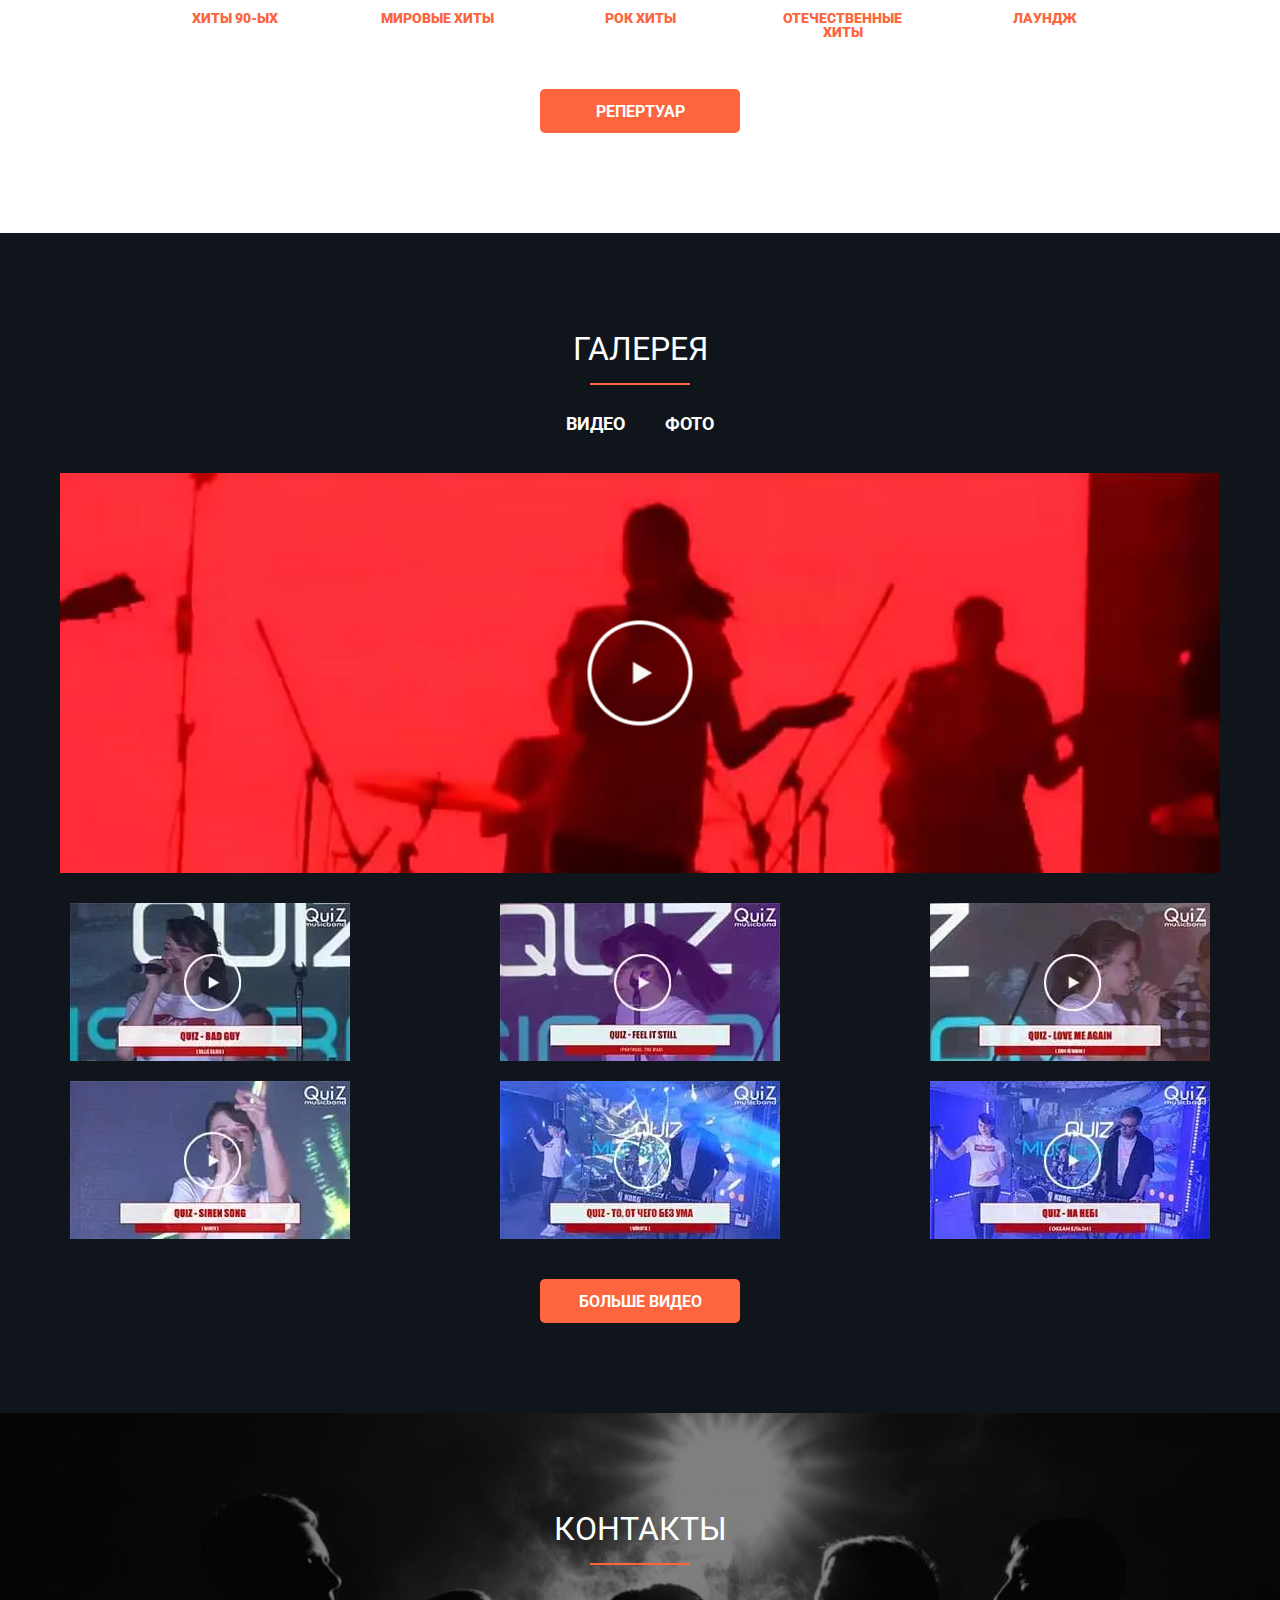
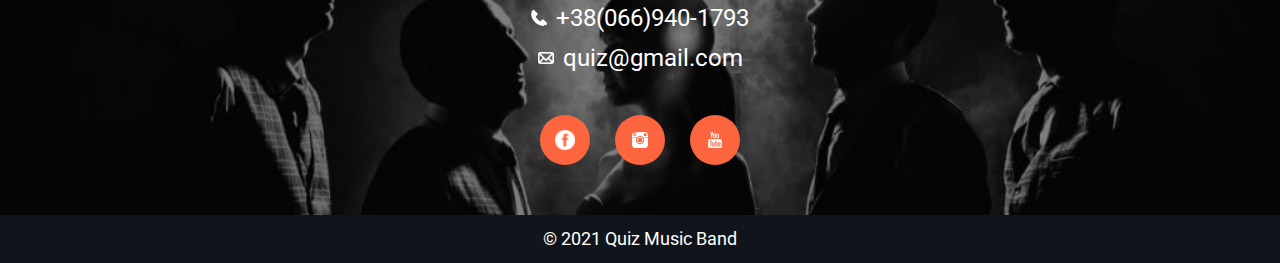
==== commit b65b172a: "Update ru.html" ====
--- a/ru.html
+++ b/ru.html
@@ -1,336 +1,334 @@
-<!DOCTYPE html>-<html lang="ru">--<head>-	<meta charset="UTF-8">-	<meta name="viewport" content="width=device-width, initial-scale=1.0">-	<meta name="keywords"-		content="cover band ukraine. кавер группа в Украине, группа на свадьбу Украина, группа на свадьбу Краматорск, группа на мероприятие Краматорск, cover band Краматорск" />-	<meta name="description" content="QUIZ MUSIC BAND – это отличный кавер-бэнд и музыкальный проект, исполняет композиции разных стилей на 4-	языках" />-	<title>QUIZ MUSIC BAND - ОФИЦИАЛЬНЫЙ САЙТ ГРУППЫ</title>-	<!-- Yandex.Metrika counter -->-	<script type="text/javascript">-		(function (m, e, t, r, i, k, a) {-			m[i] = m[i] || function () { (m[i].a = m[i].a || []).push(arguments) };-			m[i].l = 1 * new Date(); k = e.createElement(t), a = e.getElementsByTagName(t)[0], k.async = 1, k.src = r, a.parentNode.insertBefore(k, a)-		})-			(window, document, "script", "https://mc.yandex.ru/metrika/tag.js", "ym");-		ym(71279227, "init", {-			clickmap: true,-			trackLinks: true,-			accurateTrackBounce: true,-			webvisor: true-		});-	</script>-	<noscript>-		<div><picture><source srcset="https://mc.yandex.ru/watch/71279227" type="image/webp"><img src="https://mc.yandex.ru/watch/71279227" style="position:absolute; left:-9999px;" alt="" /></picture></div>-	</noscript>-	<!-- /Yandex.Metrika counter -->-	<link rel="icon" href="favicon.ico" type="image/x-icon">-	<link rel="shortcut icon" href="favicon.ico" type="image/x-icon">-    <!-- <link href="https://unpkg.com/aos@2.3.1/dist/aos.css" rel="stylesheet"> -->-	<link rel="stylesheet" href="css/main.min.css">-	<link rel="stylesheet" href="css/aos.css">-</head>--<body>-	<header class="header">-	<div class="container">-		<div class="header__body flex">-			<a href="/" class="header__logo">-				<picture><source srcset="img/logo.webp" type="image/webp"><img src="img/logo.png" alt="logo"></picture>-			</a>-			<div class="menu__burger">-				<span class="burger__line burger__line-1"></span>-				<span class="burger__line burger__line-2"></span>-				<span class="burger__line burger__line-3"></span>-				<span class="burger__line burger__line-4"></span>-			</div>-			<nav class="header__menu">-				<ul class="header__list flex">-					<li><a href="#top" class="header__link">Главная</a></li>-					<li><a href="#about_us" class="header__link">О нас</a></li>-					<li><a href="#services" class="header__link">Услуги</a></li>-					<li><a href="#gallary" class="header__link">Галерея</a></li>-					<li><a href="#contacts" class="header__link">Контакты</a></li>-				</ul>-			</nav>-			<div class="header__phone">-				<a href="tel:+380669401793">+38(066)940-1793</a>-			</div>-			<div class="lang flex">-				<a href="/" class="ua">ua</a>-				<a href="/ru.html" class="ru">ru</a>-			</div>-		</div>-	</div>-</header>-	<section id="top" class="main">-		<div class="container">-			<div class="main__body">-				<div class="main__subtitle">-					cover band-				</div>-				<div class="main__title">-					quiz music band-				</div>-				<div class="main__btn btn">смотреть промо</div>-			</div>-			<div class="main__promo">-				<div class="close">-					<span class="close__line close__line-1"></span>-					<span class="close__line close__line-2"></span>-				</div>-				<div class="main__prono-video">-					<iframe src="https://www.youtube.com/embed/q86Rce6832g" frameborder="0"-						allow="accelerometer; autoplay; clipboard-write; encrypted-media; gyroscope; picture-in-picture"-						allowfullscreen>-					</iframe>-				</div>-			</div>-		</div>-	</section>-	<section class="why">-		<div class="container">-			<div class="why__body">-				<div class="why__title title">-					почему <span>quiz music band</span> ?-				</div>-				<ul class="why__list flex">-					<li data-aos="fade-right">Красивый женский и мужской вокал</li>-					<li data-aos="fade-left">Драйв, эмоции и энергетика настоящего концерта</li>-					<li data-aos="fade-right">Мы не используем фонограмму и плейбэк, 100% живой звук</li>-					<li data-aos="fade-left">Свой комплект музыкальной аппаратуры и транспорт</li>-					<li data-aos="fade-right">Широкий репертуар из мировых и отечественных хитов</li>-					<li data-aos="fade-left">Гибкие цены под любой формат вашего мероприятия</li>-				</ul>-			</div>-		</div>-	</section>-	<section id="about_us" class="about">-		<div class="container">-			<div class="about__title title"> о нас</div>-			<div class="about__text" data-aos="fade-up">-				<span>quiz music band</span> – это отличный кавер-бэнд и музыкальный проект, у которого нет постоянного-				состава и стилистических «рамок». Бэнд принял участие в различных фестивалях и дал множество концертов-				на разных концертных площадях Украины и Китая! QuiZ MusicBand исполняет композиции разных стилей на 4-				языках, от легкого блюза до ритмичного рок’н’ролла, от солнечного регги до яркого поп-рока, от-				зажигательной ламбады до тяжелого альтернативного рока!-			</div>-			<div class="about__socials">-				<a class="fb" href="https://www.facebook.com/QuizMusicBand/" target="_blank" target="_blank"></a>-				<a class="inst" href="https://www.instagram.com/quiz.musicband/" target="_blank"></a>-				<a class="yt" href="https://www.youtube.com/user/quizmusicband" target="_blank"></a>-			</div>-			<div class="about__img">-				<div class="card__body flex">-					<div class="card__item anim-show ">-						<div class="item__img" data-aos="flip-left">-							<picture><source srcset="img/band/1.webp" type="image/webp"><img src="img/band/1.jpg" alt="img"></picture>-						</div>-						<span class="item__name">Шаповалова Анастасия</span>-						<span class="item__text">вокал</span>-					</div>-					<div class="card__item" data-aos="flip-right">-						<div class="item__img">-							<picture><source srcset="img/band/2.webp" type="image/webp"><img src="img/band/2.jpg" alt="img"></picture>-						</div>-						<span class="item__name">Вартанов Вартан</span>-						<span class="item__text">гитара</span>-					</div>-					<div class="card__item" data-aos="flip-left">-						<div class="item__img">-							<picture><source srcset="img/band/3.webp" type="image/webp"><img src="img/band/3.jpg" alt="img"></picture>-						</div>-						<span class="item__name">Рагуля Дмитрий</span>-						<span class="item__text">клавиши / вокал</span>-					</div>-					<div class="card__item" data-aos="flip-right">-						<div class="item__img">-							<picture><source srcset="img/band/4.webp" type="image/webp"><img src="img/band/4.jpg" alt="img"></picture>-						</div>-						<span class="item__name">Самофалов Михаил</span>-						<span class="item__text">бас-гитара</span>-					</div>-					<div class="card__item" data-aos="flip-left">-						<div class="item__img">-							<picture><source srcset="img/band/5.webp" type="image/webp"><img src="img/band/5.jpg" alt="img"></picture>-						</div>-						<span class="item__name">Дашкевич Сергей</span>-						<span class="item__text">ударные</span>-					</div>-				</div>-			</div>-		</div>-	</section>-	<section id="services" class="services">-		<div class="container">-			<div class="services__title title">услуги</div>-			<div class="services__list flex">-				<div class="services__img" data-aos="zoom-in">-					<picture><source srcset="img/services/1.webp" type="image/webp"><img src="img/services/1.jpg" alt="img"></picture>-					<span>свадьба</span>-				</div>-				<div class="services__img" data-aos="zoom-in-up">-					<picture><source srcset="img/services/2.webp" type="image/webp"><img src="img/services/2.jpg" alt="img"></picture>-					<span>день рождения</span>-				</div>-				<div class="services__img" data-aos="zoom-in">-					<picture><source srcset="img/services/3.webp" type="image/webp"><img src="img/services/3.jpg" alt="img"></picture>-					<span>банкет</span>-				</div>-				<div class="services__img" data-aos="zoom-in-up">-					<picture><source srcset="img/services/4.webp" type="image/webp"><img src="img/services/4.jpg" alt="img"></picture>-					<span>вечеринка</span>-				</div>-				</в>-			</div>-	</section>-	<section class="repertoire">-		<div class="container">-			<div class="repertoire__title title">в нашем репертуаре</div>-			<div class="repertoire__list flex">-				<div class="repertoire__img" data-aos="zoom-in-right">-					<picture><source srcset="img/list/radio.svg" type="image/webp"><img src="img/list/radio.svg" alt="img"></picture>-					<span>Хиты 90-ых</span>-				</div>-				<div class="repertoire__img" data-aos="zoom-in-left">-					<picture><source srcset="img/list/musical-note.svg" type="image/webp"><img src="img/list/musical-note.svg" alt="img"></picture>-					<span>Мировые хиты</span>-				</div>-				<div class="repertoire__img" data-aos="zoom-in-right">-					<picture><source srcset="img/list/concert.svg" type="image/webp"><img src="img/list/concert.svg" alt="img"></picture>-					<span>Рок хиты</span>-				</div>-				<div class="repertoire__img" data-aos="zoom-in-left">-					<picture><source srcset="img/list/music.svg" type="image/webp"><img src="img/list/music.svg" alt="img"></picture>-					<span>Отечественные хиты</span>-				</div>-				<div class="repertoire__img" data-aos="zoom-in-right">-					<picture><source srcset="img/list/mic.svg" type="image/webp"><img src="img/list/mic.svg" alt="img"></picture>-					<span>Лаундж</span>-				</div>-			</div>-			<div class="repertoire__btn btn">-				<a href="libs/QUIZ-MUSIC-BAND.doc" target="_blank">репертуар</a>-			</div>-		</div>-	</section>-	<section id="gallary" class="gallary">-		<div class="container">-			<div class="gallary__title title">галерея</div>-			<div class="tabs__body">-				<input class="radio__input" type="radio" name="tabs" id="tab-1" checked>-				<input class="radio__input" type="radio" name="tabs" id="tab-2">-				<div class="tabs__labels">-					<label class="tab tab-1" for="tab-1">видео</label>-					<label class="tab tab-2" for="tab-2">фото</label>-				</div>-				<div class="content content-1">-					<a data-fslightbox="gallery" href="https://www.youtube.com/embed/27YtVxzydFE"-						class="video__play flex">-						<video class="monatik" autoplay loop muted src="monatik.mp4"></video>-						<picture><source srcset="img/play.webp" type="image/webp"><img src="img/play.png" alt="play"></picture>-					</a>-					<div class="gallary__video flex">-						<a data-fslightbox="gallery" href="https://www.youtube.com/embed/8h2R6RN6m7k"-							class="gallary__vid gallary__wrap">-							<picture><source srcset="img/video/bad_guy.webp" type="image/webp"><img data-aos="zoom-in" class="gallary_wrap-bg" src="img/video/bad_guy.jpg" alt="bad_guy"></picture>-						</a>-						<a data-fslightbox="gallery" href="https://www.youtube.com/embed/w7ZxRBd22ns"-							class="gallary__vid gallary__wrap">-							<picture><source srcset="img/video/fell.webp" type="image/webp"><img data-aos="zoom-in" class="gallary_wrap-bg" src="img/video/fell.jpg" alt="fill it still"></picture>-						</a>-						<a data-fslightbox="gallery" href="https://www.youtube.com/embed/x4PbOTcUWKk"-							class="gallary__vid gallary__wrap">-							<picture><source srcset="img/video/love_me.webp" type="image/webp"><img data-aos="zoom-in" class="gallary_wrap-bg" src="img/video/love_me.jpg" alt="love me again"></picture>-						</a>-						<a data-fslightbox="gallery" href="https://www.youtube.com/embed/xvETQ6KwrdA"-							class="gallary__vid gallary__wrap">-							<picture><source srcset="img/video/maruv.webp" type="image/webp"><img data-aos="zoom-in" class="gallary_wrap-bg" src="img/video/maruv.jpg" alt="maruv"></picture>-						</a>-						<a data-fslightbox="gallery" href="https://www.youtube.com/embed/GYjmNiy1XPc"-							class="gallary__vid gallary__wrap">-							<picture><source srcset="img/video/monatik.webp" type="image/webp"><img data-aos="zoom-in" class="gallary_wrap-bg" src="img/video/monatik.jpg" alt="monatik"></picture>-						</a>-						<a data-fslightbox="gallery" href="https://www.youtube.com/embed/G6yGPnIasRM"-							class="gallary__vid gallary__wrap">-							<picture><source srcset="img/video/na_nebi.webp" type="image/webp"><img data-aos="zoom-in" class="gallary_wrap-bg" src="img/video/na_nebi.jpg" alt="na nebi"></picture>-						</a>-					</div>-					<div class="gallary__btn btn">-						<a href="https://www.youtube.com/user/quizmusicband/videos" target="_blank">больше видео</a>-					</div>-				</div>-				<div class="content content-2">-					<div class="gallary__photo flex">-						<a data-fslightbox="gallery" href="img/gallary/quiz_music_band_1.jpg" class="gallary__img">-							<picture><source srcset="img/gallary/quiz_music_band_1(min).webp" type="image/webp"><img src="img/gallary/quiz_music_band_1(min).jpg" alt="quiz music band"></picture>-							<span>посмотреть</span>-						</a>-						<a data-fslightbox="gallery" href="img/gallary/quiz_music_band_2.jpg" class="gallary__img">-							<picture><source srcset="img/gallary/quiz_music_band_2(min).webp" type="image/webp"><img src="img/gallary/quiz_music_band_2(min).jpg" alt="quiz music band"></picture>-							<span>посмотреть</span>-						</a>-						<a data-fslightbox="gallery" href="img/gallary/quiz_music_band_3.jpg" class="gallary__img">-							<picture><source srcset="img/gallary/quiz_music_band_3(min).webp" type="image/webp"><img src="img/gallary/quiz_music_band_3(min).jpg" alt="quiz music band"></picture>-							<span>посмотреть</span>-						</a>-						<a data-fslightbox="gallery" href="img/gallary/quiz_music_band_4.jpg" class="gallary__img">-							<picture><source srcset="img/gallary/quiz_music_band_4(min).webp" type="image/webp"><img src="img/gallary/quiz_music_band_4(min).jpg" alt="quiz music band"></picture>-							<span>посмотреть</span>-						</a>-						<a data-fslightbox="gallery" href="img/gallary/quiz_music_band_5.jpg" class="gallary__img">-							<picture><source srcset="img/gallary/quiz_music_band_5(min).webp" type="image/webp"><img src="img/gallary/quiz_music_band_5(min).jpg" alt="quiz music band"></picture>-							<span>посмотреть</span>-						</a>-						<a data-fslightbox="gallery" href="img/gallary/quiz_music_band_6.jpg" class="gallary__img">-							<picture><source srcset="img/gallary/quiz_music_band_6(min).webp" type="image/webp"><img src="img/gallary/quiz_music_band_6(min).jpg" alt="quiz music band"></picture>-							<span>посмотреть</span>-						</a>-						<a data-fslightbox="gallery" href="img/gallary/quiz_music_band_7.jpg" class="gallary__img">-							<picture><source srcset="img/gallary/quiz_music_band_7(min).webp" type="image/webp"><img src="img/gallary/quiz_music_band_7(min).jpg" alt="quiz music band"></picture>-							<span>посмотреть</span>-						</a>-						<a data-fslightbox="gallery" href="img/gallary/quiz_music_band_8.jpg" class="gallary__img">-							<picture><source srcset="img/gallary/quiz_music_band_8(min).webp" type="image/webp"><img src="img/gallary/quiz_music_band_8(min).jpg" alt="quiz music band"></picture>-							<span>посмотреть</span>-						</a>-					</div>-				</div>-			</div>-		</div>-	</section>-	<section id="contacts" class="contacts">-		<div class="container">-			<div class="contacts__title title">контакты</div>-			<div class="contacts__body">-				<div class="contacts__phone" data-aos="fade-up" data-aos="zoom-in">-					<a href="tel:+380669401793">+38(066)940-1793</a>-				</div>-				<div class="contacts__mail" data-aos="fade-up" data-aos="zoom-in" data-aos-delay="300">-					<a href="maito:quiz@gmail.com">quiz@gmail.com</a>-				</div>-				<div class="contacts__socials">-					<a class="fb" href="https://www.facebook.com/QuizMusicBand/" target="_blank" target="_blank"></a>-					<a class="inst" href="https://www.instagram.com/quiz.musicband/" target="_blank"></a>-					<a class="yt" href="https://www.youtube.com/user/quizmusicband" target="_blank"></a>-				</div>-			</div>-		</div>-	</section>-	<footer class="footer">-		<div class="container">-			<div class="footer__body flex">-				<span>&copy; 2021 Quiz Music Band</span>-			</div>-		</div>-	</footer>-    <script src="js/aos.js"></script>-	<script src="libs/gallary/fslightbox.js"></script>-	<script src="js/jquery-3.3.1.min.js"></script>-	<script src="js/main.min.js"></script>-</body>--</html>+<!DOCTYPE html>
+<html lang="ru">
+
+<head>
+	<meta charset="UTF-8">
+	<meta name="viewport" content="width=device-width, initial-scale=1.0">
+	<meta name="keywords"
+		content="cover band ukraine. кавер группа в Украине, группа на свадьбу Украина, группа на свадьбу Краматорск, группа на мероприятие Краматорск, cover band Краматорск" />
+	<meta name="description" content="QUIZ MUSIC BAND – это отличный кавер-бэнд и музыкальный проект, исполняет композиции разных стилей на 4
+	языках" />
+	<title>QUIZ MUSIC BAND - ОФИЦИАЛЬНЫЙ САЙТ ГРУППЫ</title>
+	<!-- Yandex.Metrika counter -->
+	<script type="text/javascript">
+		(function (m, e, t, r, i, k, a) {
+			m[i] = m[i] || function () { (m[i].a = m[i].a || []).push(arguments) };
+			m[i].l = 1 * new Date(); k = e.createElement(t), a = e.getElementsByTagName(t)[0], k.async = 1, k.src = r, a.parentNode.insertBefore(k, a)
+		})
+			(window, document, "script", "https://mc.yandex.ru/metrika/tag.js", "ym");
+		ym(71279227, "init", {
+			clickmap: true,
+			trackLinks: true,
+			accurateTrackBounce: true,
+			webvisor: true
+		});
+	</script>
+	<noscript>
+		<div><picture><source srcset="https://mc.yandex.ru/watch/71279227" type="image/webp"><img src="https://mc.yandex.ru/watch/71279227" style="position:absolute; left:-9999px;" alt="" /></picture></div>
+	</noscript>
+	<!-- /Yandex.Metrika counter -->
+	<link rel="icon" href="favicon.ico" type="image/x-icon">
+	<link rel="shortcut icon" href="favicon.ico" type="image/x-icon">
+    <!-- <link href="https://unpkg.com/aos@2.3.1/dist/aos.css" rel="stylesheet"> -->
+	<link rel="stylesheet" href="css/main.min.css">
+</head>
+
+<body>
+	<header class="header">
+	<div class="container">
+		<div class="header__body flex">
+			<a href="/" class="header__logo">
+				<picture><source srcset="img/logo.webp" type="image/webp"><img src="img/logo.png" alt="logo"></picture>
+			</a>
+			<div class="menu__burger">
+				<span class="burger__line burger__line-1"></span>
+				<span class="burger__line burger__line-2"></span>
+				<span class="burger__line burger__line-3"></span>
+				<span class="burger__line burger__line-4"></span>
+			</div>
+			<nav class="header__menu">
+				<ul class="header__list flex">
+					<li><a href="#top" class="header__link">Главная</a></li>
+					<li><a href="#about_us" class="header__link">О нас</a></li>
+					<li><a href="#services" class="header__link">Услуги</a></li>
+					<li><a href="#gallary" class="header__link">Галерея</a></li>
+					<li><a href="#contacts" class="header__link">Контакты</a></li>
+				</ul>
+			</nav>
+			<div class="header__phone">
+				<a href="tel:+380669401793">+38(066)940-1793</a>
+			</div>
+			<div class="lang flex">
+				<a href="/" class="ua">ua</a>
+				<a href="/ru.html" class="ru">ru</a>
+			</div>
+		</div>
+	</div>
+</header>
+	<section id="top" class="main">
+		<div class="container">
+			<div class="main__body">
+				<div class="main__subtitle">
+					cover band
+				</div>
+				<div class="main__title">
+					quiz music band
+				</div>
+				<div class="main__btn btn">смотреть промо</div>
+			</div>
+			<div class="main__promo">
+				<div class="close">
+					<span class="close__line close__line-1"></span>
+					<span class="close__line close__line-2"></span>
+				</div>
+				<div class="main__prono-video">
+					<iframe src="https://www.youtube.com/embed/q86Rce6832g" frameborder="0"
+						allow="accelerometer; autoplay; clipboard-write; encrypted-media; gyroscope; picture-in-picture"
+						allowfullscreen>
+					</iframe>
+				</div>
+			</div>
+		</div>
+	</section>
+	<section class="why">
+		<div class="container">
+			<div class="why__body">
+				<div class="why__title title">
+					почему <span>quiz music band</span> ?
+				</div>
+				<ul class="why__list flex">
+					<li data-aos="fade-right">Красивый женский и мужской вокал</li>
+					<li data-aos="fade-left">Драйв, эмоции и энергетика настоящего концерта</li>
+					<li data-aos="fade-right">Мы не используем фонограмму и плейбэк, 100% живой звук</li>
+					<li data-aos="fade-left">Свой комплект музыкальной аппаратуры и транспорт</li>
+					<li data-aos="fade-right">Широкий репертуар из мировых и отечественных хитов</li>
+					<li data-aos="fade-left">Гибкие цены под любой формат вашего мероприятия</li>
+				</ul>
+			</div>
+		</div>
+	</section>
+	<section id="about_us" class="about">
+		<div class="container">
+			<div class="about__title title"> о нас</div>
+			<div class="about__text" data-aos="fade-up">
+				<span>quiz music band</span> – это отличный кавер-бэнд и музыкальный проект, у которого нет постоянного
+				состава и стилистических «рамок». Бэнд принял участие в различных фестивалях и дал множество концертов
+				на разных концертных площадях Украины и Китая! QuiZ MusicBand исполняет композиции разных стилей на 4
+				языках, от легкого блюза до ритмичного рок’н’ролла, от солнечного регги до яркого поп-рока, от
+				зажигательной ламбады до тяжелого альтернативного рока!
+			</div>
+			<div class="about__socials">
+				<a class="fb" href="https://www.facebook.com/QuizMusicBand/" target="_blank" target="_blank"></a>
+				<a class="inst" href="https://www.instagram.com/quiz.musicband/" target="_blank"></a>
+				<a class="yt" href="https://www.youtube.com/user/quizmusicband" target="_blank"></a>
+			</div>
+			<div class="about__img">
+				<div class="card__body flex">
+					<div class="card__item anim-show ">
+						<div class="item__img" data-aos="flip-left">
+							<picture><source srcset="img/band/1.webp" type="image/webp"><img src="img/band/1.jpg" alt="img"></picture>
+						</div>
+						<span class="item__name">Шаповалова Анастасия</span>
+						<span class="item__text">вокал</span>
+					</div>
+					<div class="card__item" data-aos="flip-right">
+						<div class="item__img">
+							<picture><source srcset="img/band/2.webp" type="image/webp"><img src="img/band/2.jpg" alt="img"></picture>
+						</div>
+						<span class="item__name">Вартанов Вартан</span>
+						<span class="item__text">гитара</span>
+					</div>
+					<div class="card__item" data-aos="flip-left">
+						<div class="item__img">
+							<picture><source srcset="img/band/3.webp" type="image/webp"><img src="img/band/3.jpg" alt="img"></picture>
+						</div>
+						<span class="item__name">Рагуля Дмитрий</span>
+						<span class="item__text">клавиши / вокал</span>
+					</div>
+					<div class="card__item" data-aos="flip-right">
+						<div class="item__img">
+							<picture><source srcset="img/band/4.webp" type="image/webp"><img src="img/band/4.jpg" alt="img"></picture>
+						</div>
+						<span class="item__name">Самофалов Михаил</span>
+						<span class="item__text">бас-гитара</span>
+					</div>
+					<div class="card__item" data-aos="flip-left">
+						<div class="item__img">
+							<picture><source srcset="img/band/5.webp" type="image/webp"><img src="img/band/5.jpg" alt="img"></picture>
+						</div>
+						<span class="item__name">Дашкевич Сергей</span>
+						<span class="item__text">ударные</span>
+					</div>
+				</div>
+			</div>
+		</div>
+	</section>
+	<section id="services" class="services">
+		<div class="container">
+			<div class="services__title title">услуги</div>
+			<div class="services__list flex">
+				<div class="services__img" data-aos="zoom-in">
+					<picture><source srcset="img/services/1.webp" type="image/webp"><img src="img/services/1.jpg" alt="img"></picture>
+					<span>свадьба</span>
+				</div>
+				<div class="services__img" data-aos="zoom-in-up">
+					<picture><source srcset="img/services/2.webp" type="image/webp"><img src="img/services/2.jpg" alt="img"></picture>
+					<span>день рождения</span>
+				</div>
+				<div class="services__img" data-aos="zoom-in">
+					<picture><source srcset="img/services/3.webp" type="image/webp"><img src="img/services/3.jpg" alt="img"></picture>
+					<span>банкет</span>
+				</div>
+				<div class="services__img" data-aos="zoom-in-up">
+					<picture><source srcset="img/services/4.webp" type="image/webp"><img src="img/services/4.jpg" alt="img"></picture>
+					<span>вечеринка</span>
+				</div>
+				</в>
+			</div>
+	</section>
+	<section class="repertoire">
+		<div class="container">
+			<div class="repertoire__title title">в нашем репертуаре</div>
+			<div class="repertoire__list flex">
+				<div class="repertoire__img" data-aos="zoom-in-right">
+					<picture><source srcset="img/list/radio.svg" type="image/webp"><img src="img/list/radio.svg" alt="img"></picture>
+					<span>Хиты 90-ых</span>
+				</div>
+				<div class="repertoire__img" data-aos="zoom-in-left">
+					<picture><source srcset="img/list/musical-note.svg" type="image/webp"><img src="img/list/musical-note.svg" alt="img"></picture>
+					<span>Мировые хиты</span>
+				</div>
+				<div class="repertoire__img" data-aos="zoom-in-right">
+					<picture><source srcset="img/list/concert.svg" type="image/webp"><img src="img/list/concert.svg" alt="img"></picture>
+					<span>Рок хиты</span>
+				</div>
+				<div class="repertoire__img" data-aos="zoom-in-left">
+					<picture><source srcset="img/list/music.svg" type="image/webp"><img src="img/list/music.svg" alt="img"></picture>
+					<span>Отечественные хиты</span>
+				</div>
+				<div class="repertoire__img" data-aos="zoom-in-right">
+					<picture><source srcset="img/list/mic.svg" type="image/webp"><img src="img/list/mic.svg" alt="img"></picture>
+					<span>Лаундж</span>
+				</div>
+			</div>
+			<div class="repertoire__btn btn">
+				<a href="libs/QUIZ-MUSIC-BAND.doc" target="_blank">репертуар</a>
+			</div>
+		</div>
+	</section>
+	<section id="gallary" class="gallary">
+		<div class="container">
+			<div class="gallary__title title">галерея</div>
+			<div class="tabs__body">
+				<input class="radio__input" type="radio" name="tabs" id="tab-1" checked>
+				<input class="radio__input" type="radio" name="tabs" id="tab-2">
+				<div class="tabs__labels">
+					<label class="tab tab-1" for="tab-1">видео</label>
+					<label class="tab tab-2" for="tab-2">фото</label>
+				</div>
+				<div class="content content-1">
+					<a data-fslightbox="gallery" href="https://www.youtube.com/embed/27YtVxzydFE"
+						class="video__play flex">
+						<video class="monatik" autoplay loop muted src="monatik.mp4"></video>
+						<picture><source srcset="img/play.webp" type="image/webp"><img src="img/play.png" alt="play"></picture>
+					</a>
+					<div class="gallary__video flex">
+						<a data-fslightbox="gallery" href="https://www.youtube.com/embed/8h2R6RN6m7k"
+							class="gallary__vid gallary__wrap">
+							<picture><source srcset="img/video/bad_guy.webp" type="image/webp"><img data-aos="zoom-in" class="gallary_wrap-bg" src="img/video/bad_guy.jpg" alt="bad_guy"></picture>
+						</a>
+						<a data-fslightbox="gallery" href="https://www.youtube.com/embed/w7ZxRBd22ns"
+							class="gallary__vid gallary__wrap">
+							<picture><source srcset="img/video/fell.webp" type="image/webp"><img data-aos="zoom-in" class="gallary_wrap-bg" src="img/video/fell.jpg" alt="fill it still"></picture>
+						</a>
+						<a data-fslightbox="gallery" href="https://www.youtube.com/embed/x4PbOTcUWKk"
+							class="gallary__vid gallary__wrap">
+							<picture><source srcset="img/video/love_me.webp" type="image/webp"><img data-aos="zoom-in" class="gallary_wrap-bg" src="img/video/love_me.jpg" alt="love me again"></picture>
+						</a>
+						<a data-fslightbox="gallery" href="https://www.youtube.com/embed/xvETQ6KwrdA"
+							class="gallary__vid gallary__wrap">
+							<picture><source srcset="img/video/maruv.webp" type="image/webp"><img data-aos="zoom-in" class="gallary_wrap-bg" src="img/video/maruv.jpg" alt="maruv"></picture>
+						</a>
+						<a data-fslightbox="gallery" href="https://www.youtube.com/embed/GYjmNiy1XPc"
+							class="gallary__vid gallary__wrap">
+							<picture><source srcset="img/video/monatik.webp" type="image/webp"><img data-aos="zoom-in" class="gallary_wrap-bg" src="img/video/monatik.jpg" alt="monatik"></picture>
+						</a>
+						<a data-fslightbox="gallery" href="https://www.youtube.com/embed/G6yGPnIasRM"
+							class="gallary__vid gallary__wrap">
+							<picture><source srcset="img/video/na_nebi.webp" type="image/webp"><img data-aos="zoom-in" class="gallary_wrap-bg" src="img/video/na_nebi.jpg" alt="na nebi"></picture>
+						</a>
+					</div>
+					<div class="gallary__btn btn">
+						<a href="https://www.youtube.com/user/quizmusicband/videos" target="_blank">больше видео</a>
+					</div>
+				</div>
+				<div class="content content-2">
+					<div class="gallary__photo flex">
+						<a data-fslightbox="gallery" href="img/gallary/quiz_music_band_1.jpg" class="gallary__img">
+							<picture><source srcset="img/gallary/quiz_music_band_1(min).webp" type="image/webp"><img src="img/gallary/quiz_music_band_1(min).jpg" alt="quiz music band"></picture>
+							<span>посмотреть</span>
+						</a>
+						<a data-fslightbox="gallery" href="img/gallary/quiz_music_band_2.jpg" class="gallary__img">
+							<picture><source srcset="img/gallary/quiz_music_band_2(min).webp" type="image/webp"><img src="img/gallary/quiz_music_band_2(min).jpg" alt="quiz music band"></picture>
+							<span>посмотреть</span>
+						</a>
+						<a data-fslightbox="gallery" href="img/gallary/quiz_music_band_3.jpg" class="gallary__img">
+							<picture><source srcset="img/gallary/quiz_music_band_3(min).webp" type="image/webp"><img src="img/gallary/quiz_music_band_3(min).jpg" alt="quiz music band"></picture>
+							<span>посмотреть</span>
+						</a>
+						<a data-fslightbox="gallery" href="img/gallary/quiz_music_band_4.jpg" class="gallary__img">
+							<picture><source srcset="img/gallary/quiz_music_band_4(min).webp" type="image/webp"><img src="img/gallary/quiz_music_band_4(min).jpg" alt="quiz music band"></picture>
+							<span>посмотреть</span>
+						</a>
+						<a data-fslightbox="gallery" href="img/gallary/quiz_music_band_5.jpg" class="gallary__img">
+							<picture><source srcset="img/gallary/quiz_music_band_5(min).webp" type="image/webp"><img src="img/gallary/quiz_music_band_5(min).jpg" alt="quiz music band"></picture>
+							<span>посмотреть</span>
+						</a>
+						<a data-fslightbox="gallery" href="img/gallary/quiz_music_band_6.jpg" class="gallary__img">
+							<picture><source srcset="img/gallary/quiz_music_band_6(min).webp" type="image/webp"><img src="img/gallary/quiz_music_band_6(min).jpg" alt="quiz music band"></picture>
+							<span>посмотреть</span>
+						</a>
+						<a data-fslightbox="gallery" href="img/gallary/quiz_music_band_7.jpg" class="gallary__img">
+							<picture><source srcset="img/gallary/quiz_music_band_7(min).webp" type="image/webp"><img src="img/gallary/quiz_music_band_7(min).jpg" alt="quiz music band"></picture>
+							<span>посмотреть</span>
+						</a>
+						<a data-fslightbox="gallery" href="img/gallary/quiz_music_band_8.jpg" class="gallary__img">
+							<picture><source srcset="img/gallary/quiz_music_band_8(min).webp" type="image/webp"><img src="img/gallary/quiz_music_band_8(min).jpg" alt="quiz music band"></picture>
+							<span>посмотреть</span>
+						</a>
+					</div>
+				</div>
+			</div>
+		</div>
+	</section>
+	<section id="contacts" class="contacts">
+		<div class="container">
+			<div class="contacts__title title">контакты</div>
+			<div class="contacts__body">
+				<div class="contacts__phone" data-aos="fade-up" data-aos="zoom-in">
+					<a href="tel:+380669401793">+38(066)940-1793</a>
+				</div>
+				<div class="contacts__mail" data-aos="fade-up" data-aos="zoom-in" data-aos-delay="300">
+					<a href="maito:quiz@gmail.com">quiz@gmail.com</a>
+				</div>
+				<div class="contacts__socials">
+					<a class="fb" href="https://www.facebook.com/QuizMusicBand/" target="_blank" target="_blank"></a>
+					<a class="inst" href="https://www.instagram.com/quiz.musicband/" target="_blank"></a>
+					<a class="yt" href="https://www.youtube.com/user/quizmusicband" target="_blank"></a>
+				</div>
+			</div>
+		</div>
+	</section>
+	<footer class="footer">
+		<div class="container">
+			<div class="footer__body flex">
+				<span>&copy; 2021 Quiz Music Band</span>
+			</div>
+		</div>
+	</footer>
+	<script src="libs/gallary/fslightbox.js"></script>
+	<script src="js/jquery-3.3.1.min.js"></script>
+	<script src="js/main.min.js"></script>
+</body>
+
+</html>
--- a/css/main.min.css
+++ b/css/main.min.css
@@ -1 +1 @@
-@import url('https://fonts.googleapis.com/css2?family=Roboto:wght@300;400;500;700&display=swap');*{padding:0;margin:0;border:0}*,:after,:before{-webkit-box-sizing:border-box;box-sizing:border-box}:active,:focus{outline:0}a:active,a:focus{outline:0}aside,footer,header,nav{display:block}body,html{height:100%;width:100%;font-size:100%;line-height:1;font-size:14px;-ms-text-size-adjust:100%;-moz-text-size-adjust:100%;-webkit-text-size-adjust:100%}button,input,textarea{font-family:inherit}input::-ms-clear{display:none}button{cursor:pointer}button::-moz-focus-inner{padding:0;border:0}a,a:visited{text-decoration:none}a:hover{text-decoration:none}ul li{list-style:none}img{vertical-align:top}h1,h2,h3,h4,h5,h6{font-size:inherit;font-weight:inherit}@font-face{font-family:FuturaMediumC;src:url(../fonts/FuturaLight.eot);src:local("../fonts/Futura Medium Cyrillic"),local("FuturaMediumC"),url(../fonts/FuturaMediumC.eot?#iefix) format("embedded-opentype"),url(../fonts/FuturaMediumC.woff) format("woff"),url(../fonts/FuturaMediumC.ttf) format("truetype");font-weight:500;font-style:normal}body{font-family:Roboto,sans-serif;color:#fff;font-size:18px}.flex{display:-webkit-box;display:-ms-flexbox;display:flex;-ms-flex-wrap:wrap;flex-wrap:wrap}.container{max-width:1230px;margin:0 auto;padding:0 15px}.header{position:absolute;width:100%;top:0;left:0;z-index:50;-webkit-transition:.4s linear;-o-transition:.4s linear;transition:.4s linear}.header:before{content:'';position:absolute;top:0;left:0;width:100%;height:100%;z-index:2}.header.active{position:fixed;top:0;left:0;-webkit-animation-name:show__menu;animation-name:show__menu;-webkit-animation-duration:1s;animation-duration:1s;width:100%;background-color:rgba(16,21,27,.9);-webkit-backdrop-filter:blur(12);backdrop-filter:blur(12)}@-webkit-keyframes show__menu{0%{opacity:0;top:-200px}100%{opacity:1;top:0}}@keyframes show__menu{0%{opacity:0;top:-200px}100%{opacity:1;top:0}}.header__body{position:relative;display:-webkit-box;display:-ms-flexbox;display:flex;-webkit-box-pack:justify;-ms-flex-pack:justify;justify-content:space-between;height:80px;-webkit-box-align:center;-ms-flex-align:center;align-items:center}.header__logo{-webkit-box-flex:0;-ms-flex:0 0 130px;flex:0 0 130px;z-index:3}.header__logo img{max-width:100%}.menu__burger{display:none}.header__list{display:-webkit-box;display:-ms-flexbox;display:flex;position:relative;z-index:2}.header__link{font-size:16px;font-weight:400;color:#fff;font-weight:700;text-decoration:none;-webkit-transition:all .3s linear;-o-transition:all .3s linear;transition:all .3s linear}.header__link:active,.header__link:hover{color:#fc653e}.header__list li{list-style:none;margin-left:20px}.header__phone{position:relative;cursor:pointer;z-index:2;background:url(../img/phone.png) center left no-repeat;background-size:48}.header__phone a{font-size:16px;color:#fff;-webkit-transition:all .5s;-o-transition:all .5s;transition:all .5s;padding-left:25px}.header__phone a:hover{color:#fc653e}.contant{height:10000px;padding-top:100px}.content__text{font-size:18px;line-height:25px}.content__text p{margin-bottom:20px}.main{position:relative;background:rgba(0,0,0,.5) url(../img/bg/bg_header.jpg) center center no-repeat;background-blend-mode:multiply;background-size:cover;height:100vh;max-width:100%;overflow:hidden}.main__body{position:absolute;bottom:50px;z-index:2}.main__subtitle{font-size:24px;font-weight:400}.main__title{font-family:FuturaMediumC;text-transform:uppercase;font-size:60px}.main__promo{position:fixed;background-color:rgba(16,21,27,.8);-webkit-backdrop-filter:blur(15px);backdrop-filter:blur(15px);width:100%;height:100%;top:0;left:0;display:none;z-index:51}.main__promo.active{display:block}.main__promo iframe{position:absolute;width:900px;height:400px;top:50%;left:50%;-webkit-transform:translateX(-50%) translateY(-50%);-ms-transform:translateX(-50%) translateY(-50%);transform:translateX(-50%) translateY(-50%)}.btn{font-size:16px;text-transform:uppercase;padding:15px 0 13px 0;max-width:200px;background-color:#fc653e;text-align:center;font-weight:700;border-radius:5px;cursor:pointer;-webkit-transition:all .5s;-o-transition:all .5s;transition:all .5s}.btn a{color:#fff}.btn:hover{background-color:#f54518}.close{position:fixed;display:block;width:35px;height:24px;z-index:3;top:30px;right:15px;cursor:pointer}.close__line{position:absolute;background-color:#fff;width:100%;height:2px}.close__line-1{-webkit-transform:translateY(-50%) rotate(45deg);-ms-transform:translateY(-50%) rotate(45deg);transform:translateY(-50%) rotate(45deg)}.close__line-2{-webkit-transform:translateY(-50%) rotate(-45deg);-ms-transform:translateY(-50%) rotate(-45deg);transform:translateY(-50%) rotate(-45deg)}.why{padding:100px 0;background-color:#10151b}.why__list{-ms-flex-pack:distribute;justify-content:space-around;-webkit-box-align:center;-ms-flex-align:center;align-items:center;margin:80px -15px 0 0}.why__list li{-webkit-box-flex:0;-ms-flex:0 1 50%;flex:0 1 50%;margin:15px 5px 15px 0;padding-left:50px;line-height:35px;background:url(../img/check_icon.png) center left no-repeat;background-size:35px;max-width:550px}.title{position:relative;text-transform:uppercase;text-align:center;font-size:32px}.title span{font-family:FuturaMediumC;color:#f54518;font-size:34px}.title:before{content:'';position:absolute;display:block;border-bottom:2px solid #fc653e;width:100px;left:50%;-webkit-transform:translateX(-50%);-ms-transform:translateX(-50%);transform:translateX(-50%);bottom:-20px}.about{padding:100px 0;background:url(../img/bg/about_bg.jpg) center center no-repeat fixed;background-size:cover}.about__text{margin:45px auto 0 auto;max-width:1000px;text-align:center;line-height:25px}.about__text span{font-size:22px;font-family:FuturaMediumC;text-transform:uppercase;color:#fc653e}.about__socials{text-align:center;margin-top:30px}.about__socials a{margin-right:50px;display:inline-block}.about__img{margin:50px 0 0 0}.fb{background:url(../img/socials/facebook.png) center center no-repeat;background-size:20px;padding:25px;background-color:#fc653e;border-radius:50px;-webkit-transition:all .5s;-o-transition:all .5s;transition:all .5s}.fb:hover{background-color:#f03303;-webkit-transform:scale(1.05);-ms-transform:scale(1.05);transform:scale(1.05)}.fb img{max-width:150%}.inst{background:url(../img/socials/instagram.png) center center no-repeat;background-color:#fc653e;padding:25px;border-radius:50px;-webkit-transition:all .5s;-o-transition:all .5s;transition:all .5s}.inst:hover{background-color:#f03303;-webkit-transform:scale(1.05);-ms-transform:scale(1.05);transform:scale(1.05)}.inst img{max-width:150%}.yt{background:url(../img/socials/youtube.png) center center no-repeat;background-color:#fc653e;padding:25px;border-radius:50px;-webkit-transition:all .5s;-o-transition:all .5s;transition:all .5s}.yt:hover{background-color:#f03303;-webkit-transform:scale(1.05);-ms-transform:scale(1.05);transform:scale(1.05)}.yt img{max-width:150%}.card__body{-webkit-box-pack:justify;-ms-flex-pack:justify;justify-content:space-between}.card__item{margin:20px 0}.card__item span{display:block;text-align:center;margin-top:15px}.item__img{max-width:210px;-webkit-transition:all .5s;-o-transition:all .5s;transition:all .5s}.item__img img{max-width:100%}.item__img:hover{-webkit-transform:scale(1.1);-ms-transform:scale(1.1);transform:scale(1.1)}.item__text{font-size:16px}.services{padding:100px 0;background-color:#10151b}.services__list{-webkit-box-pack:justify;-ms-flex-pack:justify;justify-content:space-between;max-width:900px;margin:70px auto 0 auto}.services__list span{margin-top:15px;display:block;font-size:14px;font-weight:900;text-transform:uppercase;text-align:center;color:#fc653e}.services__img{margin:15px}.services__img img{-webkit-transition:all .5s;-o-transition:all .5s;transition:all .5s}.services__img img:hover{-webkit-transform:scale(1.1);-ms-transform:scale(1.1);transform:scale(1.1)}.repertoire{padding:100px 0;background:url(../img/bg/list_bg.jpg) center center no-repeat fixed;background-size:cover}.repertoire__title{margin-bottom:60px}.repertoire__list{-webkit-box-pack:justify;-ms-flex-pack:justify;justify-content:space-between;max-width:1000px;margin:0 auto}.repertoire__img{-webkit-box-flex:0;-ms-flex:0 1 150px;flex:0 1 150px;margin:20px}.repertoire__img img{max-width:100%}.repertoire__img span{display:block;margin-top:15px;text-align:center;font-size:14px;color:#fc653e;font-weight:900;text-transform:uppercase}.repertoire__btn{margin:20px auto 0 auto}.gallary{padding:100px 0 70px 0;background-color:#10151b}.tabs__body{display:-webkit-box;display:-ms-flexbox;display:flex;-ms-flex-wrap:wrap;flex-wrap:wrap;position:relative}.radio__input{opacity:0;position:absolute;top:0;left:0}.content{width:100%;display:none;padding:20px}.tabs__labels{display:-webkit-box;display:-ms-flexbox;display:flex;-ms-flex-pack:distribute;justify-content:space-around;max-width:400px;padding:20px;color:#fff;text-transform:uppercase;font-weight:700;margin:30px auto 0 auto}.tab{padding:0 20px;cursor:pointer}.tab:hover{color:#fc653e}#tab-1:checked~.content-1{display:block}#tab-1:checked~.tab-1{color:#fc653e}#tab-2:checked~.content-2{display:block}#tab-2:checked~.tab-2{color:#fc653e}.item__video{margin:0 auto;text-align:center}.item__video iframe{width:95%;height:500px;margin:0 auto;text-align:center}.gallary__video{display:-webkit-box;display:-ms-flexbox;display:flex;-ms-flex-wrap:wrap;flex-wrap:wrap;-webkit-box-pack:justify;-ms-flex-pack:justify;justify-content:space-between;-webkit-box-align:center;-ms-flex-align:center;align-items:center;margin-top:20px}.gallary__wrap{position:relative;-webkit-box-flex:0;-ms-flex:0 1 33.333%;flex:0 1 33.333%;max-width:280px;margin:10px}.gallary__btn{margin:50px auto 0 auto}.gallary__img{position:relative;-webkit-box-flex:0;-ms-flex:0 1 25%;flex:0 1 25%;max-width:300px;max-height:300px;padding:10px}.gallary__img span{display:block;display:-webkit-box;display:-ms-flexbox;display:flex;-ms-flex-wrap:wrap;flex-wrap:wrap;-webkit-box-align:center;-ms-flex-align:center;align-items:center;-webkit-box-pack:center;-ms-flex-pack:center;justify-content:center;position:absolute;left:0;top:0;color:#fff;text-transform:uppercase;font-weight:700;width:100%;height:100%;-webkit-transition:all .5s;-o-transition:all .5s;transition:all .5s;opacity:0}.gallary__img span:hover{opacity:1;background-color:rgba(0,0,0,.7)}.gallary__img img{max-width:100%}.gallary_wrap-bg{-webkit-transition:all .5s;-o-transition:all .5s;transition:all .5s}.gallary_wrap-bg:hover{opacity:.5;cursor:pointer}.video__play{position:relative;top:0;left:0;-webkit-box-flex:0;-ms-flex:0 1 100%;flex:0 1 100%;overflow:hidden;background:rgba(0,0,0,.5);z-index:2;z-index:1}.video__play video{width:100%;height:400px;-webkit-transform:scale(1.8);-ms-transform:scale(1.8);transform:scale(1.8)}.video__play img{position:absolute;top:50%;left:50%;-webkit-transform:translateX(-50%) translateY(-50%);-ms-transform:translateX(-50%) translateY(-50%);transform:translateX(-50%) translateY(-50%);z-index:2;-webkit-transition:all .5;-o-transition:all .5;transition:all .5}.video__play img:hover{opacity:.6}.video__item{position:fixed;background-color:rgba(16,21,27,.7);-webkit-backdrop-filter:blur(12px);backdrop-filter:blur(12px);width:100%;height:100%;top:0;left:0;display:none;z-index:51}.video__item.active{display:block}.video__item iframe{position:absolute;width:900px;height:400px;top:50%;left:50%;-webkit-transform:translateX(-50%) translateY(-50%);-ms-transform:translateX(-50%) translateY(-50%);transform:translateX(-50%) translateY(-50%)}.contacts{padding:100px 0 50px 0;background:rgba(0,0,0,.5) url(../img/bg/contacts_bg.jpg) top center no-repeat;background-blend-mode:multiply;background-size:cover}.contacts__body{margin-top:60px}.contacts__phone{text-align:center}.contacts__phone a{font-size:24px;padding-left:25px;line-height:26px;background:url(../img/phone.png) no-repeat;background-position:center left;color:#fff;-webkit-transition:all .5s;-o-transition:all .5s;transition:all .5s}.contacts__phone a:hover{opacity:.7}.contacts__mail{margin-top:15px;text-align:center;-webkit-transition:all .5s;-o-transition:all .5s;transition:all .5s}.contacts__mail a{color:#fff;font-size:24px;background:url(../img/mail.png) no-repeat;background-position:center left;padding-left:25px}.contacts__mail a:hover{opacity:.7}.contacts__socials{text-align:center;margin-top:45px;display:-webkit-box;display:-ms-flexbox;display:flex;-webkit-box-pack:center;-ms-flex-pack:center;justify-content:center}.contacts__socials a:not(:first-child){margin-left:25px}.footer{padding:15px 0;background-color:#10151b}.footer__body{-webkit-box-pack:center;-ms-flex-pack:center;justify-content:center}.btn a{color:#fff}.btn:hover{opacity:.8}.gallary__btn,.repertoire__btn{margin:30px auto 0 auto}@media (max-width:1230px){.item__img{max-width:170px}}@media (max-width:1140px){.why__list li{font-size:15px}}@media (max-width:992px){.header__logo{-webkit-box-flex:0;-ms-flex:0 1 110px;flex:0 1 110px}.header__link{font-size:14px}.header__phone a{font-size:14px}.main__promo iframe{width:100%}.why__list li{font-size:14px;-webkit-box-flex:0;-ms-flex:0 1 100%;flex:0 1 100%}.card__body{-webkit-box-pack:center;-ms-flex-pack:center;justify-content:center}.card__item{margin:20px 10px}.item__img{margin:0 auto}.video__play video{height:350px}.video__item iframe{width:100%}}@media (max-width:979px){.repertoire__img{margin:20px auto 0 auto}}@media (max-width:879px){.repertoire__list{-webkit-box-pack:center;-ms-flex-pack:center;justify-content:center}}@media (max-width:768px){.main{height:500px}.main__title{font-size:40px}.services__list{-webkit-box-pack:center;-ms-flex-pack:center;justify-content:center}.gallary{padding:50px 0}.item__video iframe{height:300px}.gallary__video{margin:20px auto 0 auto;-webkit-box-pack:center;-ms-flex-pack:center;justify-content:center}.gallary__wrap{-webkit-box-flex:0;-ms-flex:0 1 50%;flex:0 1 50%;margin:0 auto;max-width:240px}.gallary__img{-webkit-box-flex:0;-ms-flex:0 1 50%;flex:0 1 50%;margin:0 auto;max-width:200px}.gallary_wrap-bg{margin:10px auto 0 auto;max-width:100%}.video__play video{height:300px}}@media (max-width:767px){.header{padding:5px 0 0 0}.header__logo{-webkit-box-ordinal-group:2;-ms-flex-order:1;order:1}.menu__burger{display:block;position:relative;width:35px;height:23px;z-index:3;-webkit-box-ordinal-group:4;-ms-flex-order:3;order:3}.burger__line{position:absolute;height:2px;width:100%;left:0;background-color:#fff;-webkit-transition:all .3s ease 0s;-o-transition:all .3s ease 0s;transition:all .3s ease 0s}.burger__line-1{top:0}.burger__line-2,.burger__line-3{top:50%;-webkit-transform:translateY(-50%);-ms-transform:translateY(-50%);transform:translateY(-50%)}.burger__line-4{bottom:0}.burger__line-1.active,.burger__line-4.active{opacity:0}.burger__line-2.active{-webkit-transform:translateY(-50%) rotate(45deg);-ms-transform:translateY(-50%) rotate(45deg);transform:translateY(-50%) rotate(45deg)}.burger__line-3.active{-webkit-transform:translateY(-50%) rotate(-45deg);-ms-transform:translateY(-50%) rotate(-45deg);transform:translateY(-50%) rotate(-45deg)}.header__menu{position:fixed;top:-100%;left:0;width:100%;height:100%;background-color:rgba(16,21,27,.6);-webkit-backdrop-filter:blur(12px);backdrop-filter:blur(12px);padding:70px 10px 20px 10px;-webkit-transition:all .3s ease 0s;-o-transition:all .3s ease 0s;transition:all .3s ease 0s;overflow:auto;text-align:center}.header__menu.active{top:0}.header__body{height:50px}.header__logo{-webkit-box-flex:0;-ms-flex:0 0 80px;flex:0 0 80px}.header__list{display:block;position:relative;top:50%;left:50%;-webkit-transform:translateX(-50%) translateY(-50%);-ms-transform:translateX(-50%) translateY(-50%);transform:translateX(-50%) translateY(-50%);text-transform:uppercase}.header__list li{margin:30px 0}.header__link{font-size:24px}.header__phone{-webkit-box-ordinal-group:3;-ms-flex-order:2;order:2}.header__phone a{font-size:14px}}@media (max-width:576px){.main{background:rgba(0,0,0,.5) url(../img/bg/bg_header_576px.jpg) center center no-repeat;background-blend-mode:multiply;height:260px}.main__body{left:50%;-webkit-transform:translateX(-50%);-ms-transform:translateX(-50%);transform:translateX(-50%);bottom:5px}.main__subtitle{font-size:14px;text-align:center}.main__title{font-size:18px}.main__promo iframe{height:250px}.btn{font-size:12px;padding:8px 0;max-width:160px;margin:10px auto}.why{padding:30px 0}.why__list{margin-top:35px}.why__list li{line-height:25px;margin:5px 0;background-size:25px;padding-left:35px}.title{font-size:16px}.title span{font-size:18px}.title:before{width:70px}.about{padding:30px 0}.about__text{background:url(../img/bg/about_bg.jpg) center center no-repeat;line-height:20px}.about__text span{font-size:16px}.about__socials a{margin-right:20px}.fb{padding:20px}.inst{padding:20px}.yt{padding:20px}.item__img{max-width:150px}.services{padding:30px 0}.services__list{margin-top:25px}.repertoire{padding:30px 0}.repertoire__list{margin-top:10px}.gallary{padding:30px 0}.item__video iframe{height:150px}.gallary__wrap{margin:0 auto;padding:10px;max-width:250px}.video__play video{height:200px}.video__play img{width:20%}.video__item iframe{height:250px}.contacts{padding:30px 0}.contacts__phone a{font-size:15px}.contacts__mail a{font-size:15px}}@media (max-width:450px){.gallary__wrap{margin:0 auto;-webkit-box-flex:0;-ms-flex:0 1 100%;flex:0 1 100%}.gallary_wrap-bg{-webkit-transform:scale(1.1);-ms-transform:scale(1.1);transform:scale(1.1)}}@media (max-width:410px){.gallary__img{max-width:150px}}@media (max-width:400px){.video__play video{height:150px}}.video__play video{background: url(../img/krujit.jpg) center center/cover no-repeat;}
+@import url('https://fonts.googleapis.com/css2?family=Roboto:wght@300;400;500;700&display=swap');*{padding:0;margin:0;border:0}*,:after,:before{-webkit-box-sizing:border-box;box-sizing:border-box}:active,:focus{outline:0}a:active,a:focus{outline:0}aside,footer,header,nav{display:block}body,html{height:100%;width:100%;font-size:100%;line-height:1;font-size:14px;-ms-text-size-adjust:100%;-moz-text-size-adjust:100%;-webkit-text-size-adjust:100%}button,input,textarea{font-family:inherit}input::-ms-clear{display:none}button{cursor:pointer}button::-moz-focus-inner{padding:0;border:0}a,a:visited{text-decoration:none}a:hover{text-decoration:none}ul li{list-style:none}img{vertical-align:top}h1,h2,h3,h4,h5,h6{font-size:inherit;font-weight:inherit}@font-face{font-family:FuturaMediumC;src:url(../fonts/FuturaLight.eot);src:local("../fonts/Futura Medium Cyrillic"),local("FuturaMediumC"),url(../fonts/FuturaMediumC.eot?#iefix) format("embedded-opentype"),url(../fonts/FuturaMediumC.woff) format("woff"),url(../fonts/FuturaMediumC.ttf) format("truetype");font-weight:500;font-style:normal}body{font-family:Roboto,sans-serif;color:#fff;font-size:18px}.flex{display:-webkit-box;display:-ms-flexbox;display:flex;-ms-flex-wrap:wrap;flex-wrap:wrap}.container{max-width:1230px;margin:0 auto;padding:0 15px}.header{position:absolute;width:100%;top:0;left:0;z-index:50;-webkit-transition:.4s linear;-o-transition:.4s linear;transition:.4s linear}.header:before{content:'';position:absolute;top:0;left:0;width:100%;height:100%;z-index:2}.header.active{position:fixed;top:0;left:0;-webkit-animation-name:show__menu;animation-name:show__menu;-webkit-animation-duration:1s;animation-duration:1s;width:100%;background-color:rgba(16,21,27,.9);-webkit-backdrop-filter:blur(12);backdrop-filter:blur(12)}@-webkit-keyframes show__menu{0%{opacity:0;top:-200px}100%{opacity:1;top:0}}@keyframes show__menu{0%{opacity:0;top:-200px}100%{opacity:1;top:0}}.header__body{position:relative;display:-webkit-box;display:-ms-flexbox;display:flex;-webkit-box-pack:justify;-ms-flex-pack:justify;justify-content:space-between;height:80px;-webkit-box-align:center;-ms-flex-align:center;align-items:center}.header__logo{-webkit-box-flex:0;-ms-flex:0 0 130px;flex:0 0 130px;z-index:3}.header__logo img{max-width:100%}.menu__burger{display:none}.header__list{display:-webkit-box;display:-ms-flexbox;display:flex;position:relative;z-index:2}.header__link{font-size:16px;font-weight:400;color:#fff;font-weight:700;text-decoration:none;-webkit-transition:all .3s linear;-o-transition:all .3s linear;transition:all .3s linear}.header__link:active,.header__link:hover{color:#fc653e}.header__list li{list-style:none;margin-left:20px}.header__phone{position:relative;cursor:pointer;z-index:2;background:url(../img/phone.png) center left no-repeat;background-size:48}.header__phone a{font-size:16px;color:#fff;-webkit-transition:all .5s;-o-transition:all .5s;transition:all .5s;padding-left:25px}.header__phone a:hover{color:#fc653e}.lang{-webkit-box-orient:vertical;-webkit-box-direction:normal;-ms-flex-direction:column;flex-direction:column;z-index:3}.ru,.ua{color:#fff;font-size:12px;-webkit-transition:all .5s;-o-transition:all .5s;transition:all .5s;text-transform:uppercase}.ru:hover,.ua:hover{color:#fc653e}.ua{position:relative}.ru{position:relative;margin-top:15px}.ua:before{content:'';position:absolute;background:url(../img/ua.png) no-repeat;display:block;width:16px;height:11px;left:-20px;top:0}.ru:before{content:'';position:absolute;background:url(../img/ru.png) no-repeat;display:block;width:16px;height:11px;left:-20px;top:0}body.lock{overflow:hidden}.contant{height:10000px;padding-top:100px}.content__text{font-size:18px;line-height:25px}.content__text p{margin-bottom:20px}.main{position:relative;background:rgba(0,0,0,.5) url(../img/bg/bg_header.jpg) center center no-repeat;background-blend-mode:multiply;background-size:cover;height:100vh;max-width:100%;overflow:hidden}.main__body{position:absolute;bottom:50px;z-index:2}.main__subtitle{font-size:24px;font-weight:400}.main__title{font-family:FuturaMediumC;text-transform:uppercase;font-size:60px}.main__promo{position:fixed;background-color:rgba(16,21,27,.8);-webkit-backdrop-filter:blur(15px);backdrop-filter:blur(15px);width:100%;height:100%;top:0;left:0;display:none;z-index:51}.main__promo.active{display:block}.main__promo iframe{position:absolute;width:900px;height:400px;top:50%;left:50%;-webkit-transform:translateX(-50%) translateY(-50%);-ms-transform:translateX(-50%) translateY(-50%);transform:translateX(-50%) translateY(-50%)}.btn{font-size:16px;text-transform:uppercase;padding:15px 0 13px 0;max-width:200px;background-color:#fc653e;text-align:center;font-weight:700;border-radius:5px;cursor:pointer;-webkit-transition:all .5s;-o-transition:all .5s;transition:all .5s}.btn a{color:#fff}.btn:hover{background-color:#f54518}.close{position:fixed;display:block;width:35px;height:24px;z-index:3;top:30px;right:15px;cursor:pointer}.close__line{position:absolute;background-color:#fff;width:100%;height:2px}.close__line-1{-webkit-transform:translateY(-50%) rotate(45deg);-ms-transform:translateY(-50%) rotate(45deg);transform:translateY(-50%) rotate(45deg)}.close__line-2{-webkit-transform:translateY(-50%) rotate(-45deg);-ms-transform:translateY(-50%) rotate(-45deg);transform:translateY(-50%) rotate(-45deg)}.why{padding:100px 0;background-color:#10151b}.why__list{-ms-flex-pack:distribute;justify-content:space-around;-webkit-box-align:center;-ms-flex-align:center;align-items:center;margin:80px -15px 0 0}.why__list li{-webkit-box-flex:0;-ms-flex:0 1 50%;flex:0 1 50%;margin:15px 5px 15px 0;padding-left:50px;line-height:35px;background:url(../img/check_icon.png) center left no-repeat;background-size:35px;max-width:550px}.title{position:relative;text-transform:uppercase;text-align:center;font-size:32px}.title span{font-family:FuturaMediumC;color:#f54518;font-size:34px}.title:before{content:'';position:absolute;display:block;border-bottom:2px solid #fc653e;width:100px;left:50%;-webkit-transform:translateX(-50%);-ms-transform:translateX(-50%);transform:translateX(-50%);bottom:-20px}.about{padding:100px 0;background:url(../img/bg/about_bg.jpg) center center no-repeat fixed;background-size:cover}.about__text{margin:45px auto 0 auto;max-width:1000px;text-align:center;line-height:25px}.about__text span{font-size:22px;font-family:FuturaMediumC;text-transform:uppercase;color:#fc653e}.about__socials{text-align:center;margin-top:30px}.about__socials a{margin-right:50px;display:inline-block}.about__img{margin:50px 0 0 0}.fb{background:url(../img/socials/facebook.png) center center no-repeat;background-size:20px;padding:25px;background-color:#fc653e;border-radius:50px;-webkit-transition:all .5s;-o-transition:all .5s;transition:all .5s}.fb:hover{background-color:#f03303;-webkit-transform:scale(1.05);-ms-transform:scale(1.05);transform:scale(1.05)}.fb img{max-width:150%}.inst{background:url(../img/socials/instagram.png) center center no-repeat;background-color:#fc653e;padding:25px;border-radius:50px;-webkit-transition:all .5s;-o-transition:all .5s;transition:all .5s}.inst:hover{background-color:#f03303;-webkit-transform:scale(1.05);-ms-transform:scale(1.05);transform:scale(1.05)}.inst img{max-width:150%}.yt{background:url(../img/socials/youtube.png) center center no-repeat;background-color:#fc653e;padding:25px;border-radius:50px;-webkit-transition:all .5s;-o-transition:all .5s;transition:all .5s}.yt:hover{background-color:#f03303;-webkit-transform:scale(1.05);-ms-transform:scale(1.05);transform:scale(1.05)}.yt img{max-width:150%}.card__body{-webkit-box-pack:justify;-ms-flex-pack:justify;justify-content:space-between}.card__item{margin:20px 0}.card__item span{display:block;text-align:center;margin-top:15px}.item__img{max-width:210px;-webkit-transition:all .5s;-o-transition:all .5s;transition:all .5s}.item__img img{max-width:100%}.item__img:hover{-webkit-transform:scale(1.1);-ms-transform:scale(1.1);transform:scale(1.1)}.item__text{font-size:16px}.services{padding:100px 0;background-color:#10151b}.services__list{-webkit-box-pack:justify;-ms-flex-pack:justify;justify-content:space-between;max-width:900px;margin:70px auto 0 auto}.services__list span{margin-top:15px;display:block;font-size:14px;font-weight:900;text-transform:uppercase;text-align:center;color:#fc653e}.services__img{margin:15px}.services__img img{-webkit-transition:all .5s;-o-transition:all .5s;transition:all .5s}.services__img img:hover{-webkit-transform:scale(1.1);-ms-transform:scale(1.1);transform:scale(1.1)}.repertoire{padding:100px 0;background:url(../img/bg/list_bg.jpg) center center no-repeat fixed;background-size:cover}.repertoire__title{margin-bottom:60px}.repertoire__list{-webkit-box-pack:justify;-ms-flex-pack:justify;justify-content:space-between;max-width:1000px;margin:0 auto}.repertoire__img{-webkit-box-flex:0;-ms-flex:0 1 150px;flex:0 1 150px;margin:20px}.repertoire__img img{max-width:100%}.repertoire__img span{display:block;margin-top:15px;text-align:center;font-size:14px;color:#fc653e;font-weight:900;text-transform:uppercase}.repertoire__btn{margin:20px auto 0 auto}.gallary{padding:100px 0 70px 0;background-color:#10151b}.tabs__body{display:-webkit-box;display:-ms-flexbox;display:flex;-ms-flex-wrap:wrap;flex-wrap:wrap;position:relative}.radio__input{opacity:0;position:absolute;top:0;left:0}.content{width:100%;display:none;padding:20px}.tabs__labels{display:-webkit-box;display:-ms-flexbox;display:flex;-ms-flex-pack:distribute;justify-content:space-around;max-width:400px;padding:20px;color:#fff;text-transform:uppercase;font-weight:700;margin:30px auto 0 auto}.tab{padding:0 20px;cursor:pointer}.tab:hover{color:#fc653e}#tab-1:checked~.content-1{display:block}#tab-1:checked~.tab-1{color:#fc653e}#tab-2:checked~.content-2{display:block}#tab-2:checked~.tab-2{color:#fc653e}.item__video{margin:0 auto;text-align:center}.item__video iframe{width:95%;height:500px;margin:0 auto;text-align:center}.gallary__video{display:-webkit-box;display:-ms-flexbox;display:flex;-ms-flex-wrap:wrap;flex-wrap:wrap;-webkit-box-pack:justify;-ms-flex-pack:justify;justify-content:space-between;-webkit-box-align:center;-ms-flex-align:center;align-items:center;margin-top:20px}.gallary__wrap{position:relative;-webkit-box-flex:0;-ms-flex:0 1 33.333%;flex:0 1 33.333%;max-width:280px;margin:10px}.gallary__btn{margin:50px auto 0 auto}.gallary__img{position:relative;-webkit-box-flex:0;-ms-flex:0 1 25%;flex:0 1 25%;max-width:300px;max-height:300px;padding:10px}.gallary__img span{display:block;display:-webkit-box;display:-ms-flexbox;display:flex;-ms-flex-wrap:wrap;flex-wrap:wrap;-webkit-box-align:center;-ms-flex-align:center;align-items:center;-webkit-box-pack:center;-ms-flex-pack:center;justify-content:center;position:absolute;left:0;top:0;color:#fff;text-transform:uppercase;font-weight:700;width:100%;height:100%;-webkit-transition:all .5s;-o-transition:all .5s;transition:all .5s;opacity:0}.gallary__img span:hover{opacity:1;background-color:rgba(0,0,0,.7)}.gallary__img img{max-width:100%}.gallary_wrap-bg{-webkit-transition:all .5s;-o-transition:all .5s;transition:all .5s}.gallary_wrap-bg:hover{opacity:.5;cursor:pointer}.video__play{position:relative;top:0;left:0;-webkit-box-flex:0;-ms-flex:0 1 100%;flex:0 1 100%;overflow:hidden;background:rgba(0,0,0,.5);z-index:2;z-index:1}.video__play video{width:100%;height:400px;-webkit-transform:scale(1.8);-ms-transform:scale(1.8);transform:scale(1.8);background:url(../img/video_bg.jpg) center center/cover no-repeat}.video__play img{position:absolute;top:50%;left:50%;-webkit-transform:translateX(-50%) translateY(-50%);-ms-transform:translateX(-50%) translateY(-50%);transform:translateX(-50%) translateY(-50%);z-index:2;-webkit-transition:all .5;-o-transition:all .5;transition:all .5}.video__play img:hover{opacity:.6}.video__item{position:fixed;background-color:rgba(16,21,27,.7);-webkit-backdrop-filter:blur(12px);backdrop-filter:blur(12px);width:100%;height:100%;top:0;left:0;display:none;z-index:51}.video__item.active{display:block}.video__item iframe{position:absolute;width:900px;height:400px;top:50%;left:50%;-webkit-transform:translateX(-50%) translateY(-50%);-ms-transform:translateX(-50%) translateY(-50%);transform:translateX(-50%) translateY(-50%)}.contacts{padding:100px 0 50px 0;background:rgba(0,0,0,.5) url(../img/bg/contacts_bg.jpg) top center no-repeat;background-blend-mode:multiply;background-size:cover}.contacts__body{margin-top:60px}.contacts__phone{text-align:center}.contacts__phone a{font-size:24px;padding-left:25px;line-height:26px;background:url(../img/phone.png) no-repeat;background-position:center left;color:#fff;-webkit-transition:all .5s;-o-transition:all .5s;transition:all .5s}.contacts__phone a:hover{opacity:.7}.contacts__mail{margin-top:15px;text-align:center;-webkit-transition:all .5s;-o-transition:all .5s;transition:all .5s}.contacts__mail a{color:#fff;font-size:24px;background:url(../img/mail.png) no-repeat;background-position:center left;padding-left:25px}.contacts__mail a:hover{opacity:.7}.contacts__socials{text-align:center;margin-top:45px;display:-webkit-box;display:-ms-flexbox;display:flex;-webkit-box-pack:center;-ms-flex-pack:center;justify-content:center}.contacts__socials a:not(:first-child){margin-left:25px}.footer{padding:15px 0;background-color:#10151b}.footer__body{-webkit-box-pack:center;-ms-flex-pack:center;justify-content:center}.btn a{color:#fff}.btn:hover{opacity:.8}.gallary__btn,.repertoire__btn{margin:30px auto 0 auto}@media (max-width:1230px){.item__img{max-width:170px}}@media (max-width:1140px){.why__list li{font-size:15px}}@media (max-width:992px){.header__logo{-webkit-box-flex:0;-ms-flex:0 1 110px;flex:0 1 110px}.header__link{font-size:14px}.header__phone a{font-size:14px}.main__promo iframe{width:100%}.why__list li{font-size:14px;-webkit-box-flex:0;-ms-flex:0 1 100%;flex:0 1 100%}.card__body{-webkit-box-pack:center;-ms-flex-pack:center;justify-content:center}.card__item{margin:20px 10px}.item__img{margin:0 auto}.video__play video{height:350px}.video__item iframe{width:100%}}@media (max-width:979px){.repertoire__img{margin:20px auto 0 auto}}@media (max-width:879px){.repertoire__list{-webkit-box-pack:center;-ms-flex-pack:center;justify-content:center}}@media (max-width:768px){.main{height:500px}.main__title{font-size:40px}.services__list{-webkit-box-pack:center;-ms-flex-pack:center;justify-content:center}.gallary{padding:50px 0}.item__video iframe{height:300px}.gallary__video{margin:20px auto 0 auto;-webkit-box-pack:center;-ms-flex-pack:center;justify-content:center}.gallary__wrap{-webkit-box-flex:0;-ms-flex:0 1 50%;flex:0 1 50%;margin:0 auto;max-width:240px}.gallary__img{-webkit-box-flex:0;-ms-flex:0 1 50%;flex:0 1 50%;margin:0 auto;max-width:200px}.gallary_wrap-bg{margin:10px auto 0 auto;max-width:100%}.video__play video{height:300px}}@media (max-width:767px){.header{padding:5px 0 0 0}.header__logo{-webkit-box-ordinal-group:2;-ms-flex-order:1;order:1}.menu__burger{display:block;position:relative;width:35px;height:23px;z-index:3;-webkit-box-ordinal-group:4;-ms-flex-order:3;order:3}.burger__line{position:absolute;height:2px;width:100%;left:0;background-color:#fff;-webkit-transition:all .3s ease 0s;-o-transition:all .3s ease 0s;transition:all .3s ease 0s}.burger__line-1{top:0}.burger__line-2,.burger__line-3{top:50%;-webkit-transform:translateY(-50%);-ms-transform:translateY(-50%);transform:translateY(-50%)}.burger__line-4{bottom:0}.burger__line-1.active,.burger__line-4.active{opacity:0}.burger__line-2.active{-webkit-transform:translateY(-50%) rotate(45deg);-ms-transform:translateY(-50%) rotate(45deg);transform:translateY(-50%) rotate(45deg)}.burger__line-3.active{-webkit-transform:translateY(-50%) rotate(-45deg);-ms-transform:translateY(-50%) rotate(-45deg);transform:translateY(-50%) rotate(-45deg)}.header__menu{position:fixed;top:-100%;left:0;width:100%;height:100%;background-color:rgba(16,21,27,.6);-webkit-backdrop-filter:blur(12px);backdrop-filter:blur(12px);-webkit-transition:all .3s ease 0s;-o-transition:all .3s ease 0s;transition:all .3s ease 0s;overflow:auto;text-align:center}.header__menu.active{top:0}.header__body{height:50px}.header__logo{-webkit-box-flex:0;-ms-flex:0 0 80px;flex:0 0 80px}.header__list{display:block;position:relative;top:50%;left:50%;-webkit-transform:translateX(-50%) translateY(-50%);-ms-transform:translateX(-50%) translateY(-50%);transform:translateX(-50%) translateY(-50%);text-transform:uppercase}.header__list li{margin:30px 0}.header__link{font-size:24px}.header__phone{-webkit-box-ordinal-group:3;-ms-flex-order:2;order:2}.header__phone a{font-size:14px}.lang{position:fixed;top:-100%;-webkit-transition:all .3s;-o-transition:all .3s;transition:all .3s}.lang.active{top:50%;-webkit-transform:translateY(-50%);-ms-transform:translateY(-50%);transform:translateY(-50%)}.ru,.ua{font-size:20px}.ru{margin-top:20px}.ru:before{left:40px;top:5px}.ua{margin-right:60px}.ua:before{left:40px;top:5px}}@media (max-width:576px){.main{background:rgba(0,0,0,.5) url(../img/bg/bg_header_576px.jpg) center center no-repeat;background-blend-mode:multiply;height:260px}.main__body{left:50%;-webkit-transform:translateX(-50%);-ms-transform:translateX(-50%);transform:translateX(-50%);bottom:5px}.main__subtitle{font-size:14px;text-align:center}.main__title{font-size:18px}.main__promo iframe{height:250px}.btn{font-size:12px;padding:8px 0;max-width:160px;margin:10px auto}.why{padding:30px 0}.why__list{margin-top:35px}.why__list li{line-height:25px;margin:5px 0;background-size:25px;padding-left:35px}.title{font-size:16px}.title span{font-size:18px}.title:before{width:70px}.about{padding:30px 0}.about__text{background:url(../img/bg/about_bg.jpg) center center no-repeat;line-height:20px}.about__text span{font-size:16px}.about__socials a{margin-right:20px}.fb{padding:20px}.inst{padding:20px}.yt{padding:20px}.item__img{max-width:150px}.services{padding:30px 0}.services__list{margin-top:25px}.repertoire{padding:30px 0}.repertoire__list{margin-top:10px}.gallary{padding:30px 0}.item__video iframe{height:150px}.gallary__wrap{margin:0 auto;padding:10px;max-width:250px}.video__play video{height:200px}.video__play img{width:20%}.video__item iframe{height:250px}.contacts{padding:30px 0}.contacts__phone a{font-size:15px}.contacts__mail a{font-size:15px}}@media (max-width:450px){.gallary__wrap{margin:0 auto;-webkit-box-flex:0;-ms-flex:0 1 100%;flex:0 1 100%}.gallary_wrap-bg{-webkit-transform:scale(1.1);-ms-transform:scale(1.1);transform:scale(1.1)}}@media (max-width:410px){.gallary__img{max-width:150px}}@media (max-width:400px){.video__play video{height:150px}}
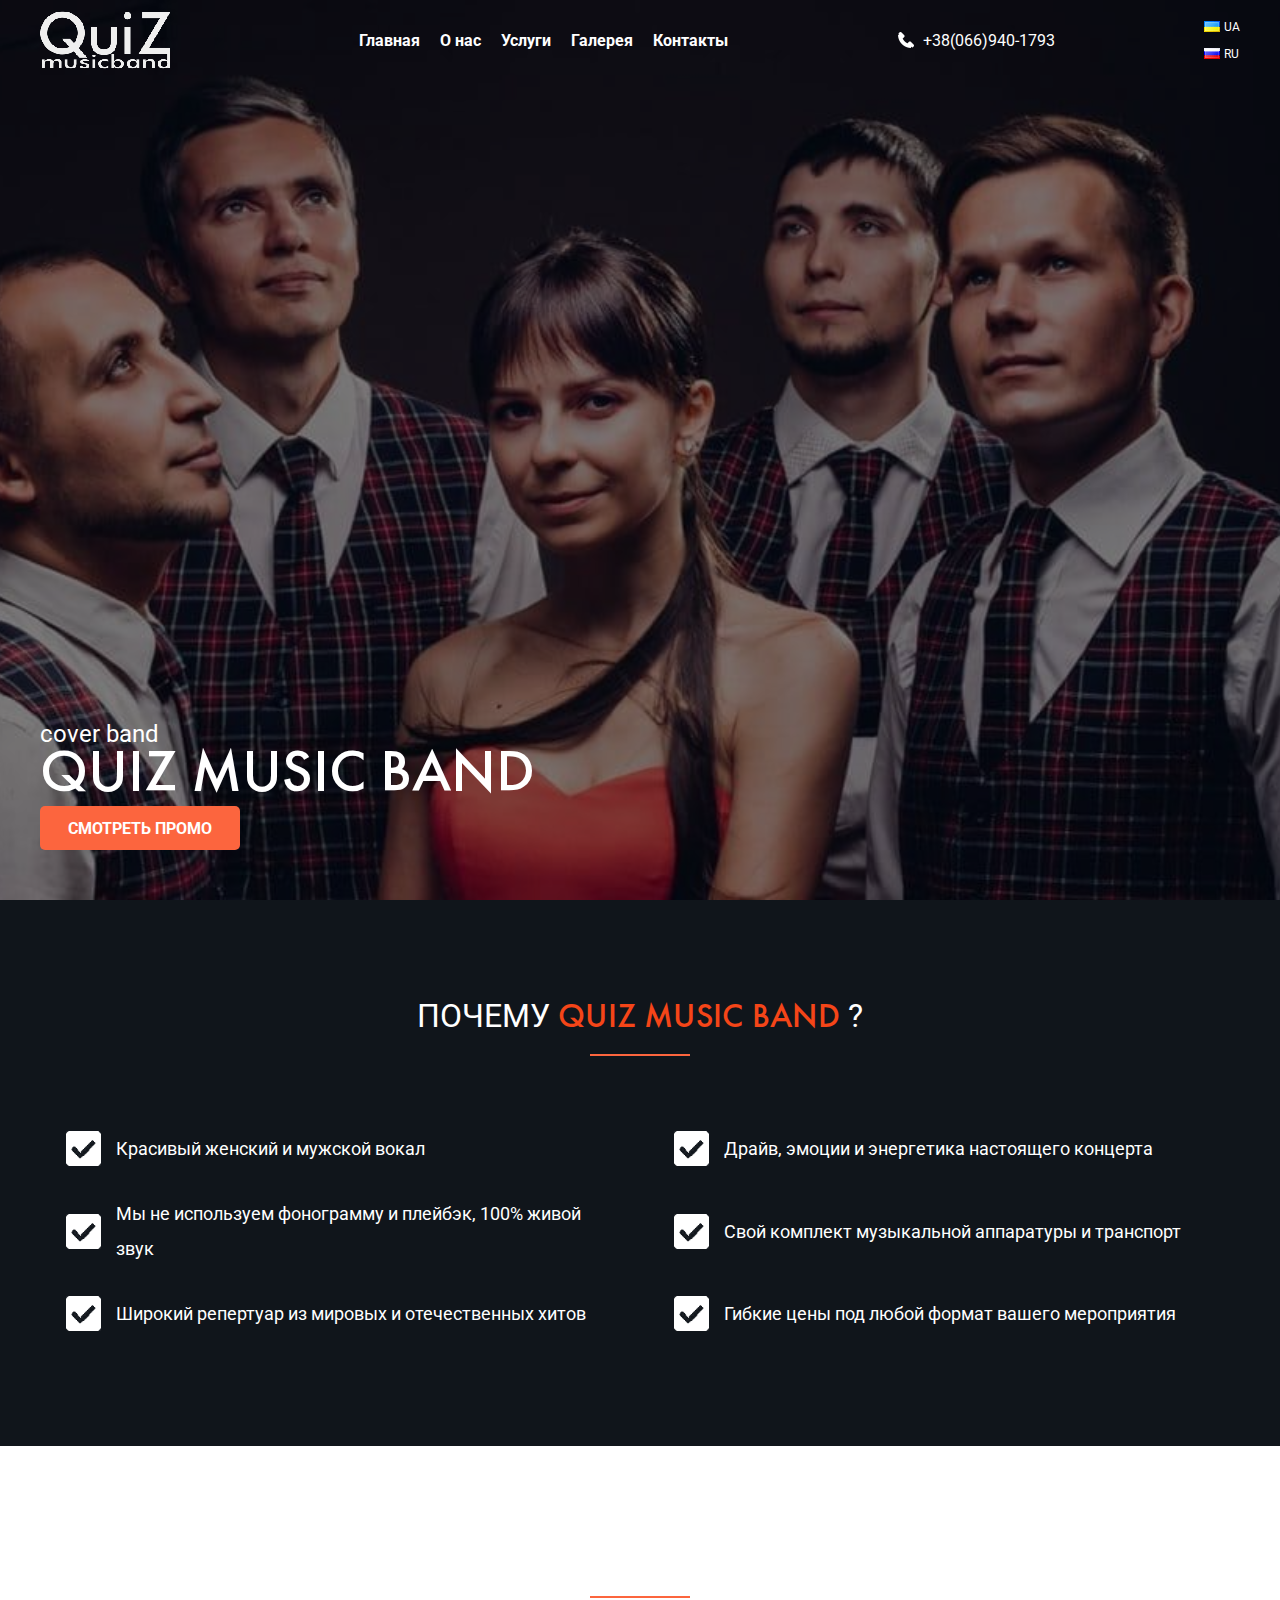
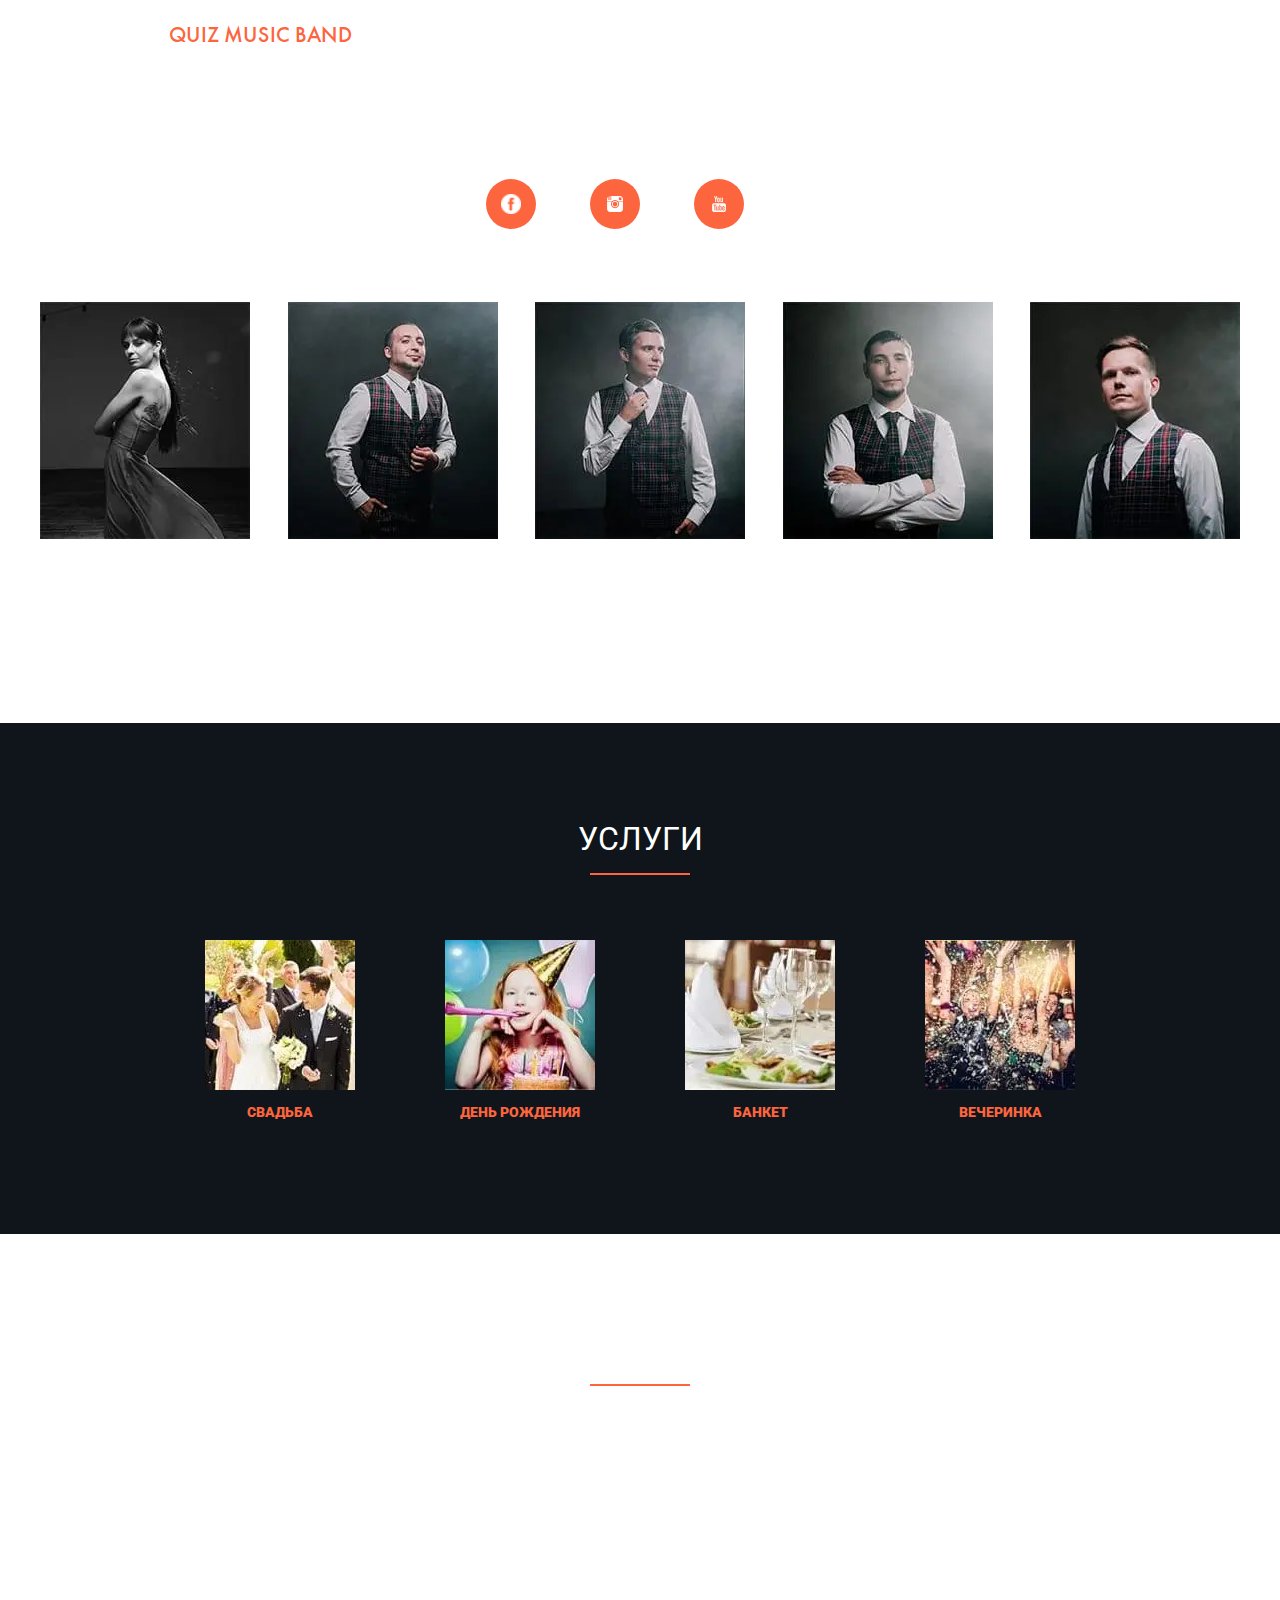
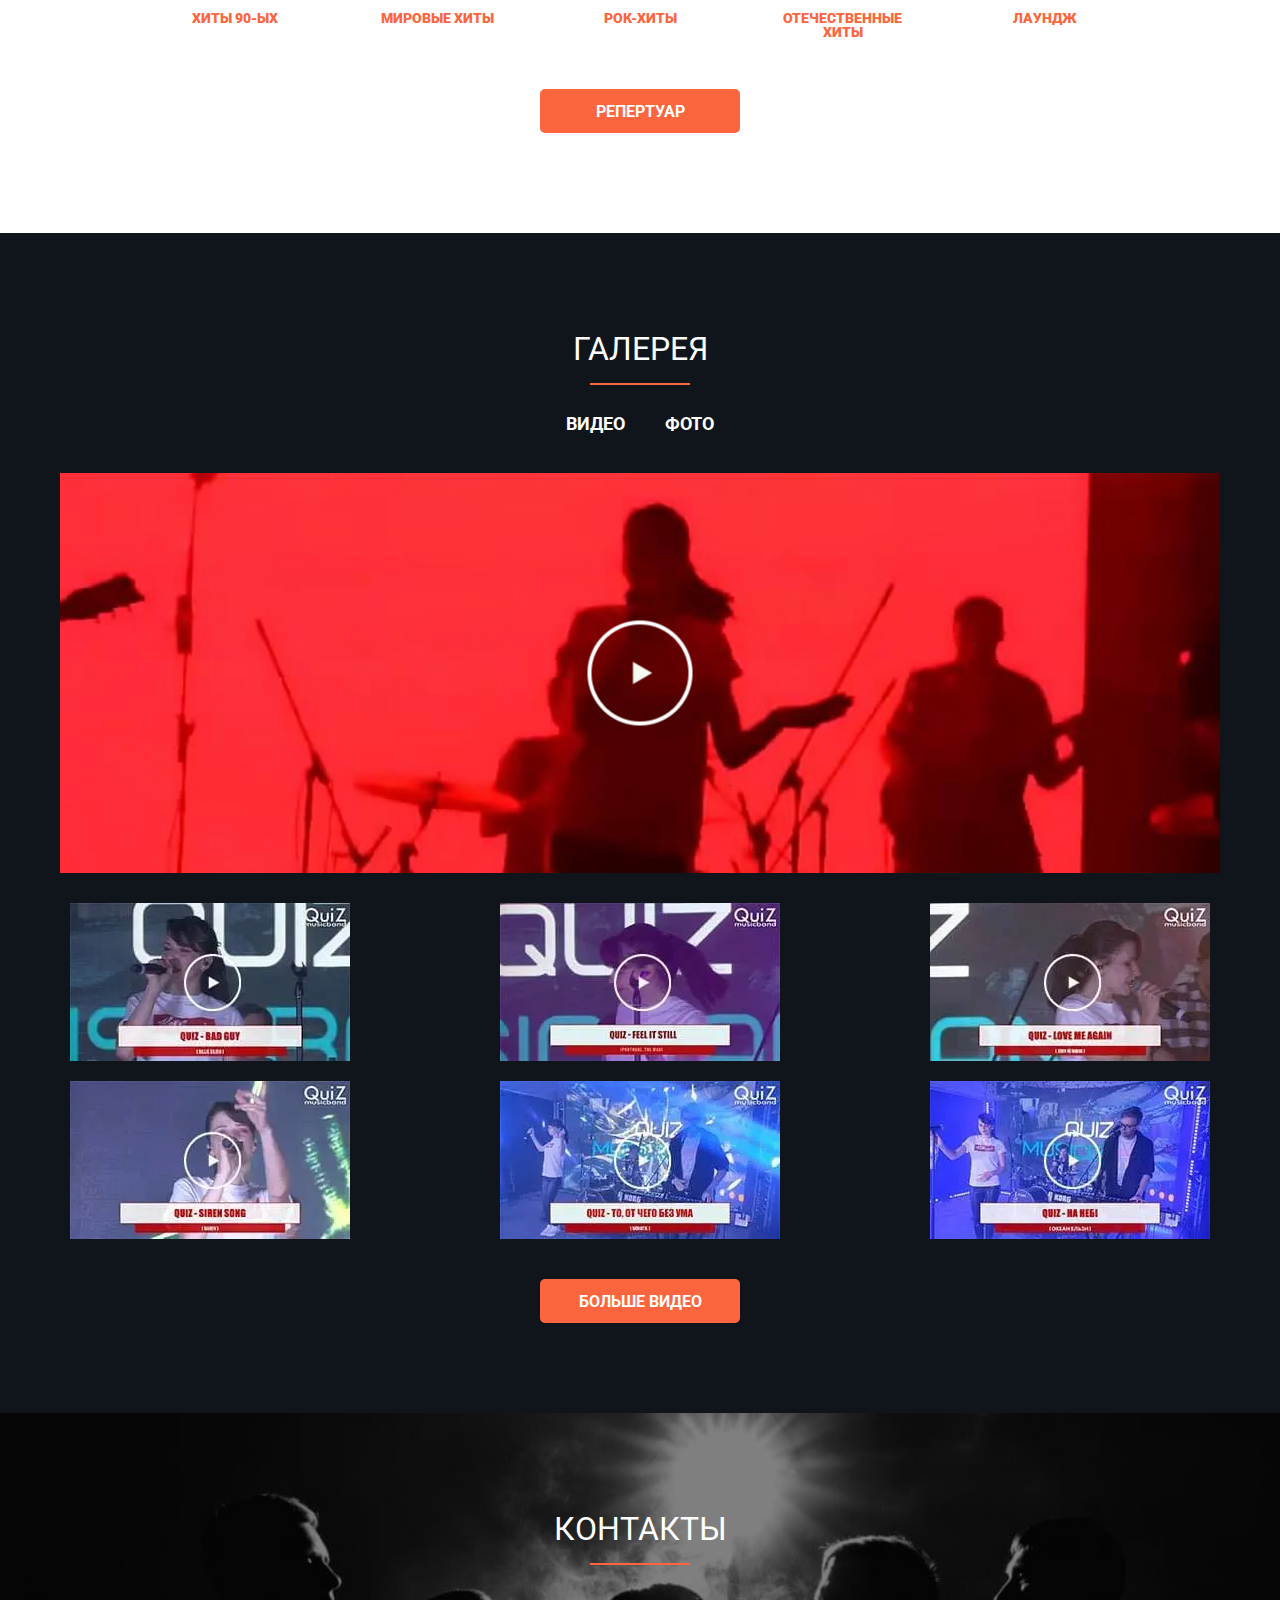
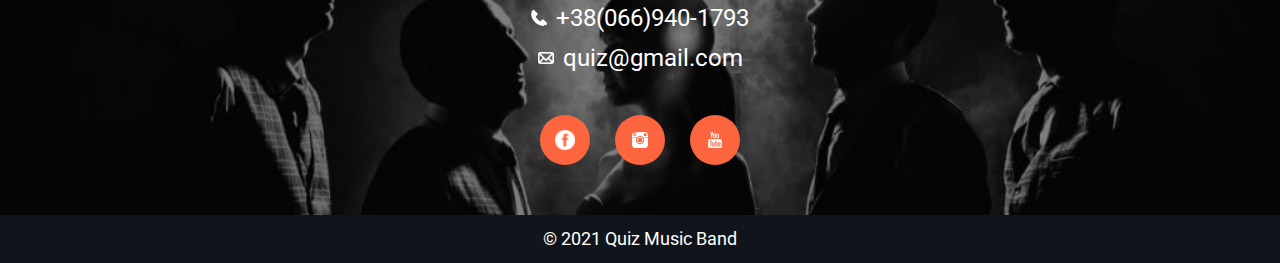
==== commit f249b807: "Update ru.html" ====
--- a/ru.html
+++ b/ru.html
@@ -143,7 +143,7 @@
 							<picture><source srcset="img/band/3.webp" type="image/webp"><img src="img/band/3.jpg" alt="img"></picture>
 						</div>
 						<span class="item__name">Рагуля Дмитрий</span>
-						<span class="item__text">клавиши / вокал</span>
+						<span class="item__text">клавишные / вокал</span>
 					</div>
 					<div class="card__item" data-aos="flip-right">
 						<div class="item__img">
@@ -200,7 +200,7 @@
 				</div>
 				<div class="repertoire__img" data-aos="zoom-in-right">
 					<picture><source srcset="img/list/concert.svg" type="image/webp"><img src="img/list/concert.svg" alt="img"></picture>
-					<span>Рок хиты</span>
+					<span>Рок-хиты</span>
 				</div>
 				<div class="repertoire__img" data-aos="zoom-in-left">
 					<picture><source srcset="img/list/music.svg" type="image/webp"><img src="img/list/music.svg" alt="img"></picture>
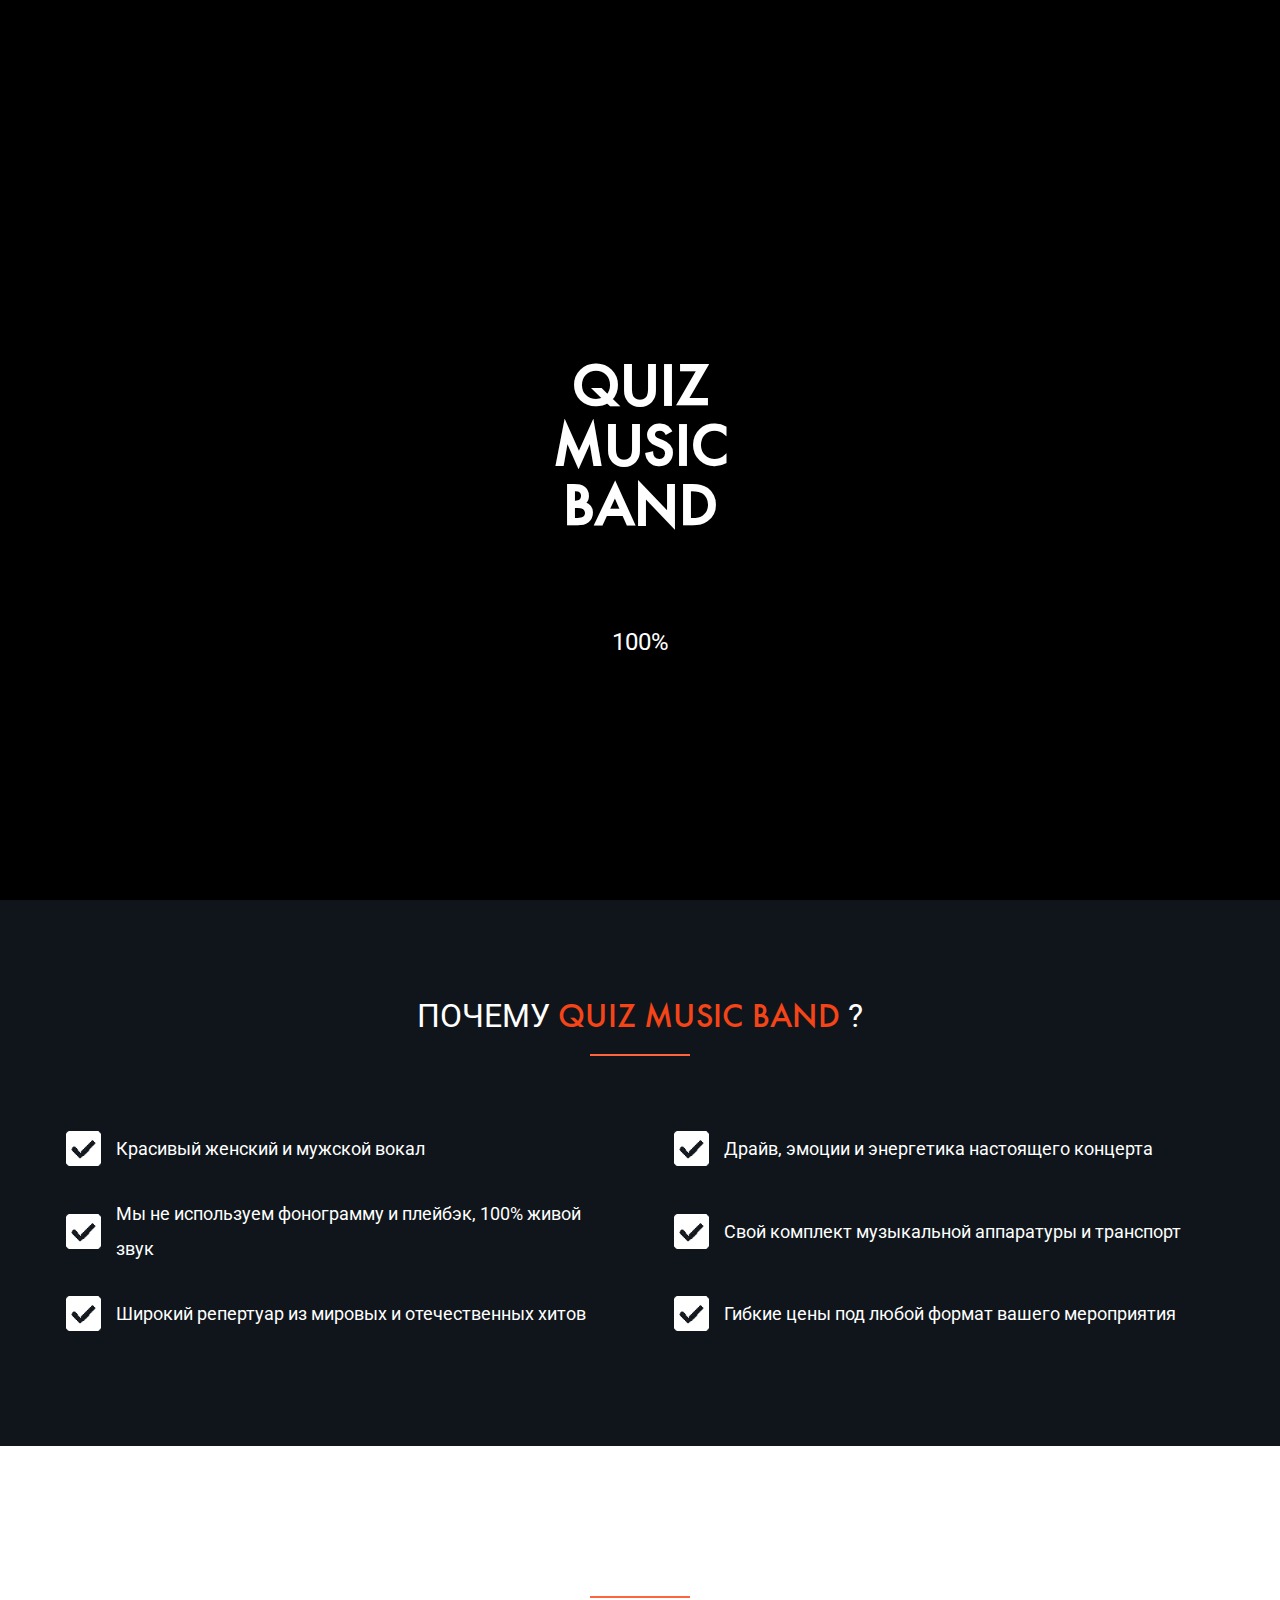
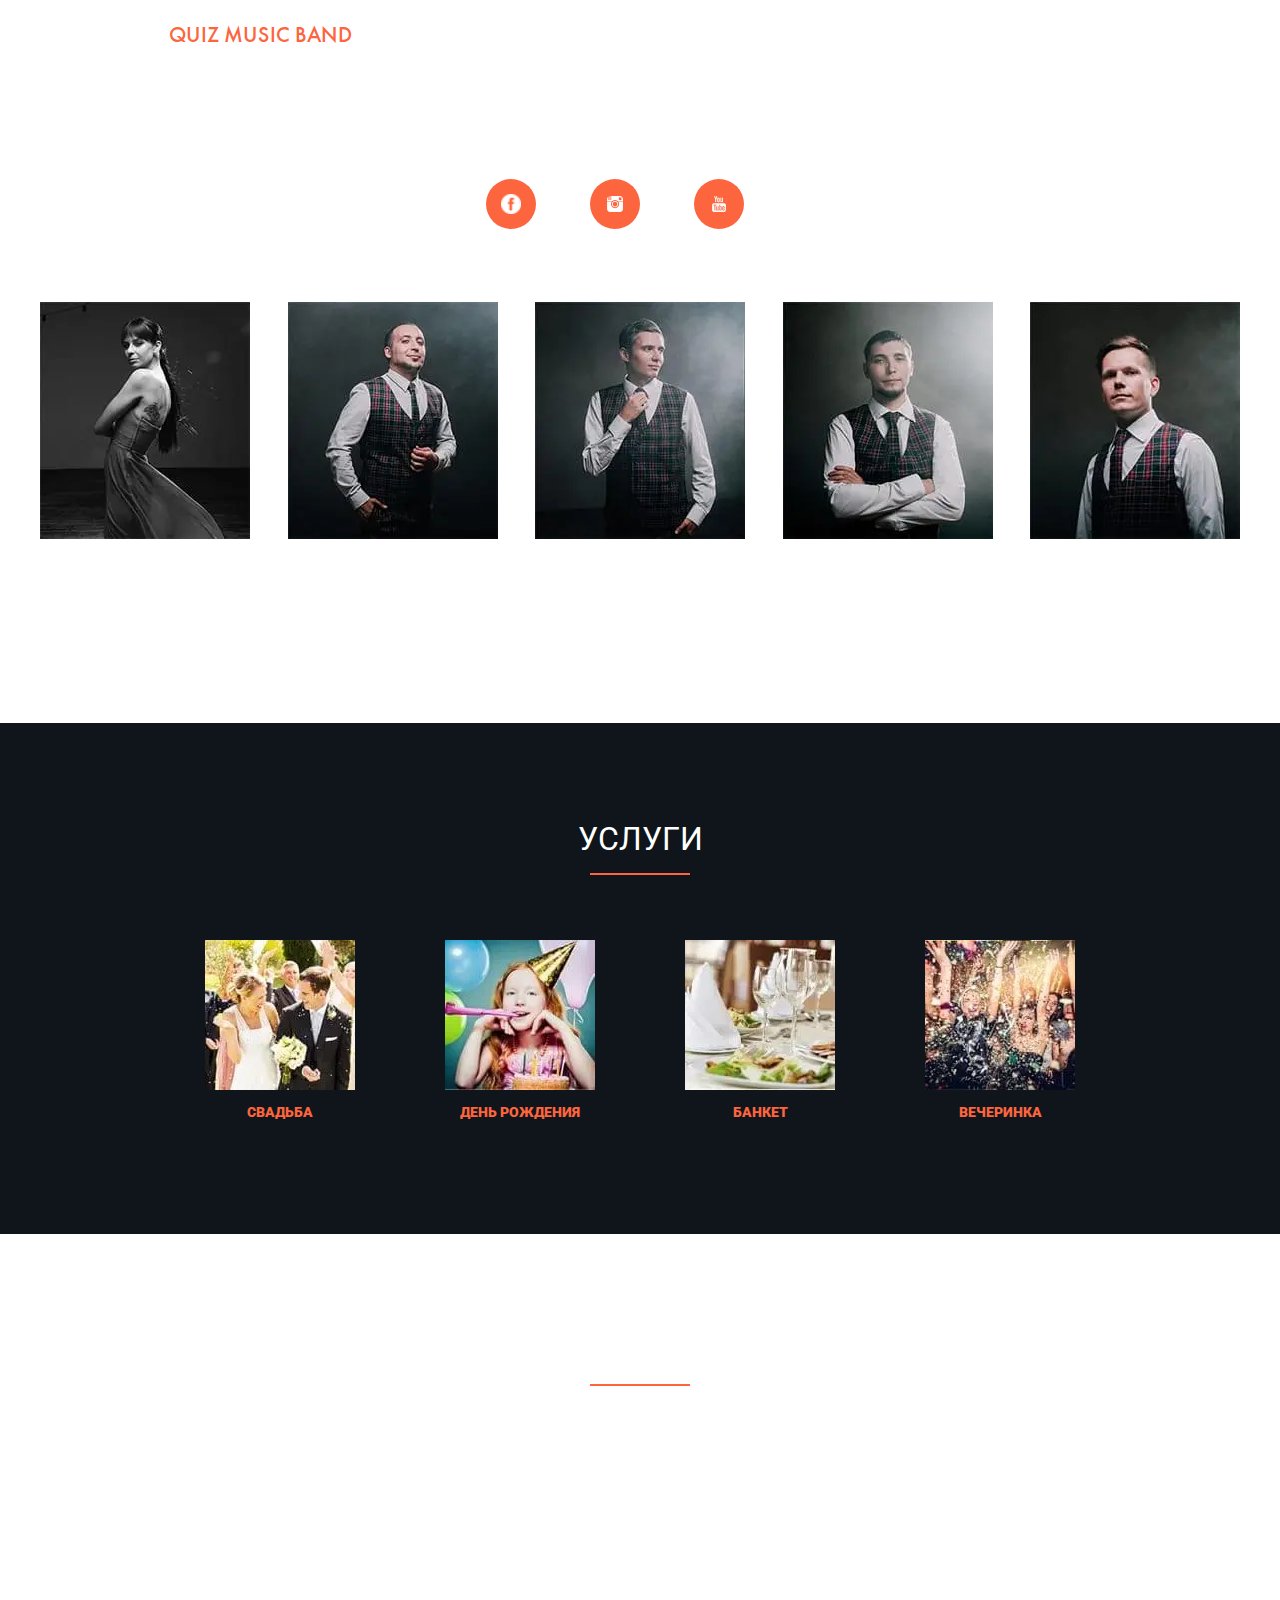
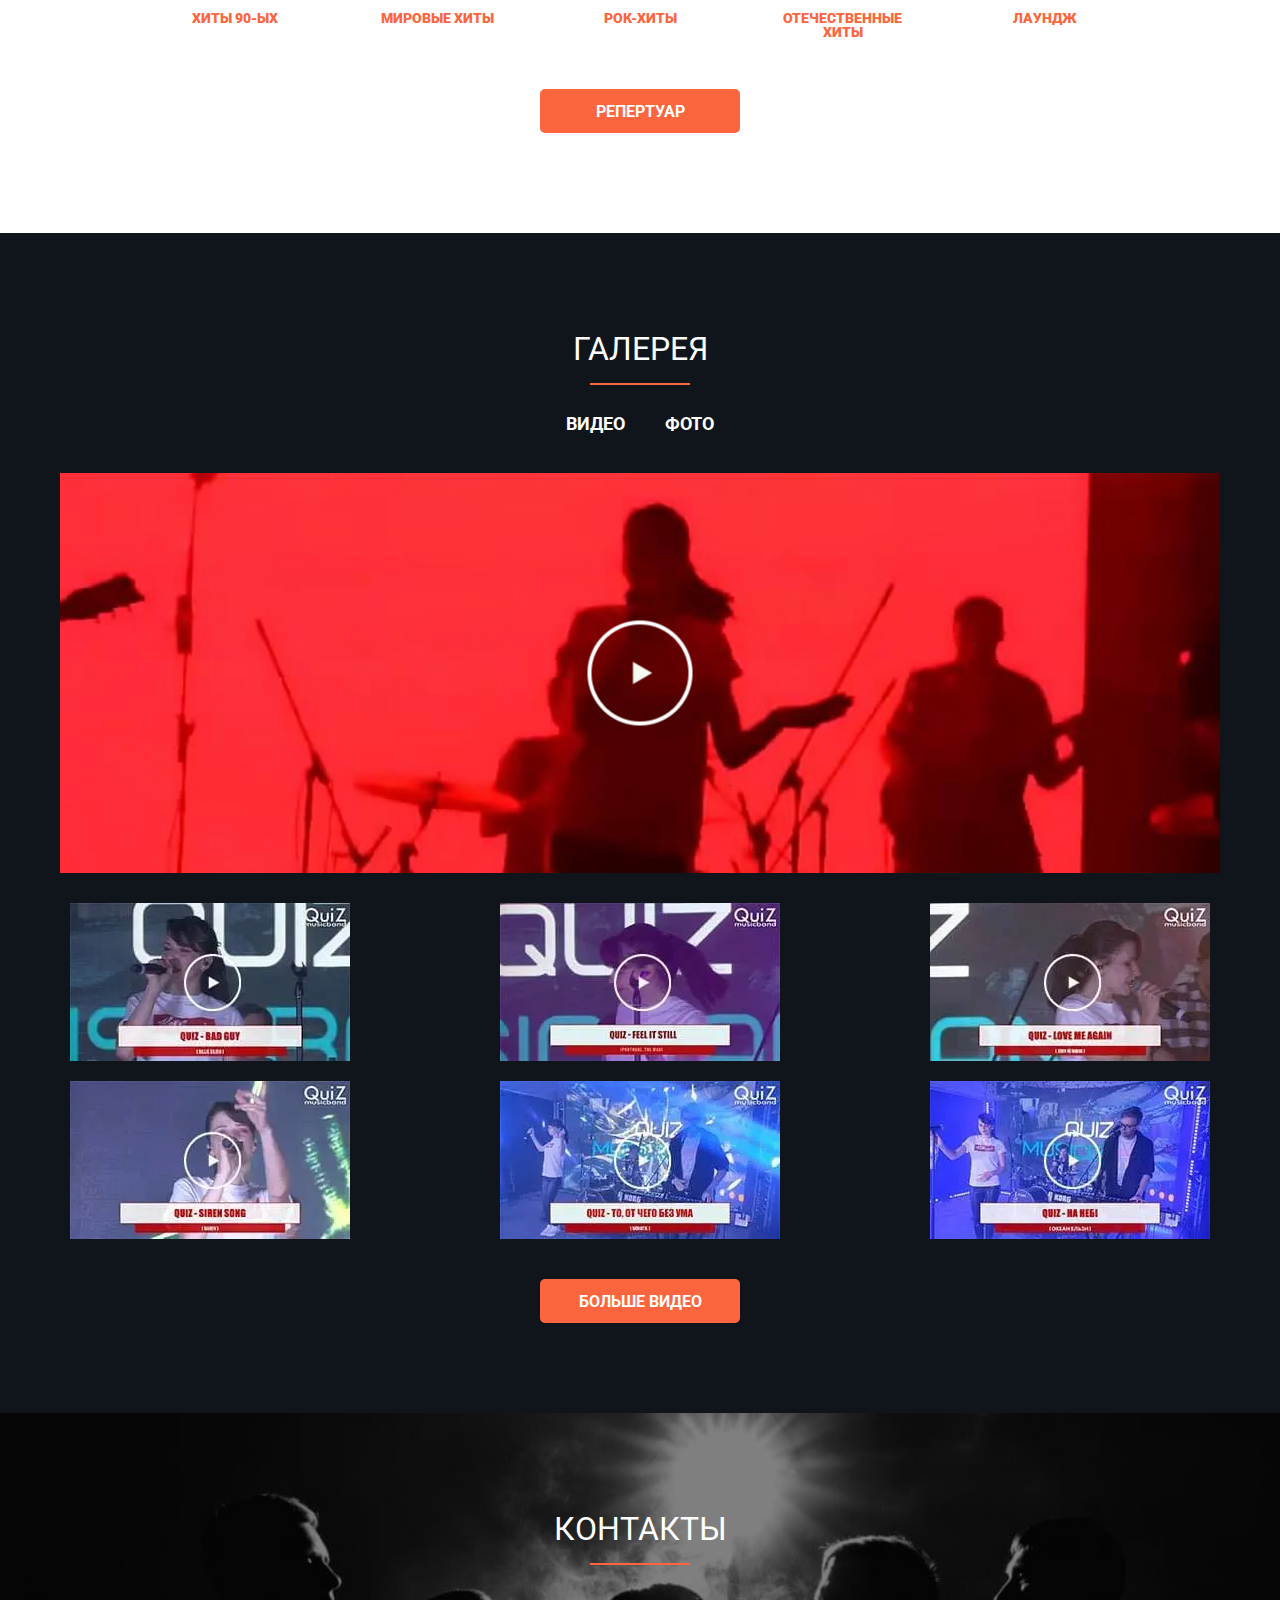
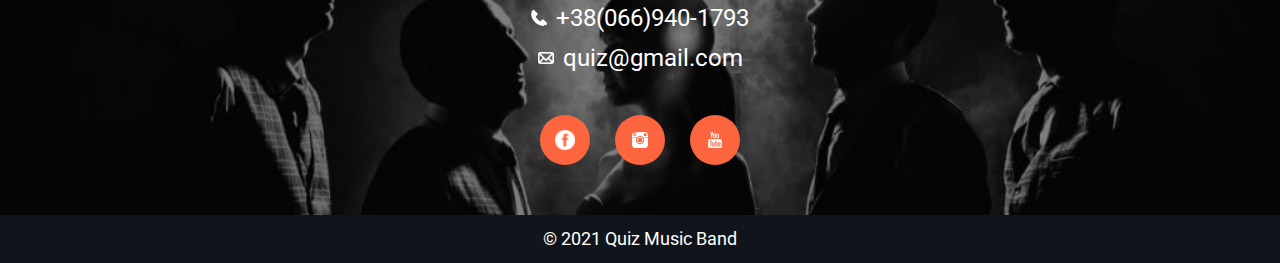
==== commit 3cb4f0b2: "Update ru.html" ====
--- a/ru.html
+++ b/ru.html
@@ -34,6 +34,18 @@
 </head>
 
 <body>
+	<div id="page-preloader" class="preloader">
+		<div class="loader">
+			<p>
+				<span>
+					quiz <br> music <br> band
+				</span>
+			</p>
+			<span id="load_perc" class="downloads">
+				0%
+			</span>
+		</div>
+	</div>
 	<header class="header">
 	<div class="container">
 		<div class="header__body flex">
--- a/css/main.min.css
+++ b/css/main.min.css
@@ -1 +1,89 @@
 @import url('https://fonts.googleapis.com/css2?family=Roboto:wght@300;400;500;700&display=swap');*{padding:0;margin:0;border:0}*,:after,:before{-webkit-box-sizing:border-box;box-sizing:border-box}:active,:focus{outline:0}a:active,a:focus{outline:0}aside,footer,header,nav{display:block}body,html{height:100%;width:100%;font-size:100%;line-height:1;font-size:14px;-ms-text-size-adjust:100%;-moz-text-size-adjust:100%;-webkit-text-size-adjust:100%}button,input,textarea{font-family:inherit}input::-ms-clear{display:none}button{cursor:pointer}button::-moz-focus-inner{padding:0;border:0}a,a:visited{text-decoration:none}a:hover{text-decoration:none}ul li{list-style:none}img{vertical-align:top}h1,h2,h3,h4,h5,h6{font-size:inherit;font-weight:inherit}@font-face{font-family:FuturaMediumC;src:url(../fonts/FuturaLight.eot);src:local("../fonts/Futura Medium Cyrillic"),local("FuturaMediumC"),url(../fonts/FuturaMediumC.eot?#iefix) format("embedded-opentype"),url(../fonts/FuturaMediumC.woff) format("woff"),url(../fonts/FuturaMediumC.ttf) format("truetype");font-weight:500;font-style:normal}body{font-family:Roboto,sans-serif;color:#fff;font-size:18px}.flex{display:-webkit-box;display:-ms-flexbox;display:flex;-ms-flex-wrap:wrap;flex-wrap:wrap}.container{max-width:1230px;margin:0 auto;padding:0 15px}.header{position:absolute;width:100%;top:0;left:0;z-index:50;-webkit-transition:.4s linear;-o-transition:.4s linear;transition:.4s linear}.header:before{content:'';position:absolute;top:0;left:0;width:100%;height:100%;z-index:2}.header.active{position:fixed;top:0;left:0;-webkit-animation-name:show__menu;animation-name:show__menu;-webkit-animation-duration:1s;animation-duration:1s;width:100%;background-color:rgba(16,21,27,.9);-webkit-backdrop-filter:blur(12);backdrop-filter:blur(12)}@-webkit-keyframes show__menu{0%{opacity:0;top:-200px}100%{opacity:1;top:0}}@keyframes show__menu{0%{opacity:0;top:-200px}100%{opacity:1;top:0}}.header__body{position:relative;display:-webkit-box;display:-ms-flexbox;display:flex;-webkit-box-pack:justify;-ms-flex-pack:justify;justify-content:space-between;height:80px;-webkit-box-align:center;-ms-flex-align:center;align-items:center}.header__logo{-webkit-box-flex:0;-ms-flex:0 0 130px;flex:0 0 130px;z-index:3}.header__logo img{max-width:100%}.menu__burger{display:none}.header__list{display:-webkit-box;display:-ms-flexbox;display:flex;position:relative;z-index:2}.header__link{font-size:16px;font-weight:400;color:#fff;font-weight:700;text-decoration:none;-webkit-transition:all .3s linear;-o-transition:all .3s linear;transition:all .3s linear}.header__link:active,.header__link:hover{color:#fc653e}.header__list li{list-style:none;margin-left:20px}.header__phone{position:relative;cursor:pointer;z-index:2;background:url(../img/phone.png) center left no-repeat;background-size:48}.header__phone a{font-size:16px;color:#fff;-webkit-transition:all .5s;-o-transition:all .5s;transition:all .5s;padding-left:25px}.header__phone a:hover{color:#fc653e}.lang{-webkit-box-orient:vertical;-webkit-box-direction:normal;-ms-flex-direction:column;flex-direction:column;z-index:3}.ru,.ua{color:#fff;font-size:12px;-webkit-transition:all .5s;-o-transition:all .5s;transition:all .5s;text-transform:uppercase}.ru:hover,.ua:hover{color:#fc653e}.ua{position:relative}.ru{position:relative;margin-top:15px}.ua:before{content:'';position:absolute;background:url(../img/ua.png) no-repeat;display:block;width:16px;height:11px;left:-20px;top:0}.ru:before{content:'';position:absolute;background:url(../img/ru.png) no-repeat;display:block;width:16px;height:11px;left:-20px;top:0}body.lock{overflow:hidden}.contant{height:10000px;padding-top:100px}.content__text{font-size:18px;line-height:25px}.content__text p{margin-bottom:20px}.main{position:relative;background:rgba(0,0,0,.5) url(../img/bg/bg_header.jpg) center center no-repeat;background-blend-mode:multiply;background-size:cover;height:100vh;max-width:100%;overflow:hidden}.main__body{position:absolute;bottom:50px;z-index:2}.main__subtitle{font-size:24px;font-weight:400}.main__title{font-family:FuturaMediumC;text-transform:uppercase;font-size:60px}.main__promo{position:fixed;background-color:rgba(16,21,27,.8);-webkit-backdrop-filter:blur(15px);backdrop-filter:blur(15px);width:100%;height:100%;top:0;left:0;display:none;z-index:51}.main__promo.active{display:block}.main__promo iframe{position:absolute;width:900px;height:400px;top:50%;left:50%;-webkit-transform:translateX(-50%) translateY(-50%);-ms-transform:translateX(-50%) translateY(-50%);transform:translateX(-50%) translateY(-50%)}.btn{font-size:16px;text-transform:uppercase;padding:15px 0 13px 0;max-width:200px;background-color:#fc653e;text-align:center;font-weight:700;border-radius:5px;cursor:pointer;-webkit-transition:all .5s;-o-transition:all .5s;transition:all .5s}.btn a{color:#fff}.btn:hover{background-color:#f54518}.close{position:fixed;display:block;width:35px;height:24px;z-index:3;top:30px;right:15px;cursor:pointer}.close__line{position:absolute;background-color:#fff;width:100%;height:2px}.close__line-1{-webkit-transform:translateY(-50%) rotate(45deg);-ms-transform:translateY(-50%) rotate(45deg);transform:translateY(-50%) rotate(45deg)}.close__line-2{-webkit-transform:translateY(-50%) rotate(-45deg);-ms-transform:translateY(-50%) rotate(-45deg);transform:translateY(-50%) rotate(-45deg)}.why{padding:100px 0;background-color:#10151b}.why__list{-ms-flex-pack:distribute;justify-content:space-around;-webkit-box-align:center;-ms-flex-align:center;align-items:center;margin:80px -15px 0 0}.why__list li{-webkit-box-flex:0;-ms-flex:0 1 50%;flex:0 1 50%;margin:15px 5px 15px 0;padding-left:50px;line-height:35px;background:url(../img/check_icon.png) center left no-repeat;background-size:35px;max-width:550px}.title{position:relative;text-transform:uppercase;text-align:center;font-size:32px}.title span{font-family:FuturaMediumC;color:#f54518;font-size:34px}.title:before{content:'';position:absolute;display:block;border-bottom:2px solid #fc653e;width:100px;left:50%;-webkit-transform:translateX(-50%);-ms-transform:translateX(-50%);transform:translateX(-50%);bottom:-20px}.about{padding:100px 0;background:url(../img/bg/about_bg.jpg) center center no-repeat fixed;background-size:cover}.about__text{margin:45px auto 0 auto;max-width:1000px;text-align:center;line-height:25px}.about__text span{font-size:22px;font-family:FuturaMediumC;text-transform:uppercase;color:#fc653e}.about__socials{text-align:center;margin-top:30px}.about__socials a{margin-right:50px;display:inline-block}.about__img{margin:50px 0 0 0}.fb{background:url(../img/socials/facebook.png) center center no-repeat;background-size:20px;padding:25px;background-color:#fc653e;border-radius:50px;-webkit-transition:all .5s;-o-transition:all .5s;transition:all .5s}.fb:hover{background-color:#f03303;-webkit-transform:scale(1.05);-ms-transform:scale(1.05);transform:scale(1.05)}.fb img{max-width:150%}.inst{background:url(../img/socials/instagram.png) center center no-repeat;background-color:#fc653e;padding:25px;border-radius:50px;-webkit-transition:all .5s;-o-transition:all .5s;transition:all .5s}.inst:hover{background-color:#f03303;-webkit-transform:scale(1.05);-ms-transform:scale(1.05);transform:scale(1.05)}.inst img{max-width:150%}.yt{background:url(../img/socials/youtube.png) center center no-repeat;background-color:#fc653e;padding:25px;border-radius:50px;-webkit-transition:all .5s;-o-transition:all .5s;transition:all .5s}.yt:hover{background-color:#f03303;-webkit-transform:scale(1.05);-ms-transform:scale(1.05);transform:scale(1.05)}.yt img{max-width:150%}.card__body{-webkit-box-pack:justify;-ms-flex-pack:justify;justify-content:space-between}.card__item{margin:20px 0}.card__item span{display:block;text-align:center;margin-top:15px}.item__img{max-width:210px;-webkit-transition:all .5s;-o-transition:all .5s;transition:all .5s}.item__img img{max-width:100%}.item__img:hover{-webkit-transform:scale(1.1);-ms-transform:scale(1.1);transform:scale(1.1)}.item__text{font-size:16px}.services{padding:100px 0;background-color:#10151b}.services__list{-webkit-box-pack:justify;-ms-flex-pack:justify;justify-content:space-between;max-width:900px;margin:70px auto 0 auto}.services__list span{margin-top:15px;display:block;font-size:14px;font-weight:900;text-transform:uppercase;text-align:center;color:#fc653e}.services__img{margin:15px}.services__img img{-webkit-transition:all .5s;-o-transition:all .5s;transition:all .5s}.services__img img:hover{-webkit-transform:scale(1.1);-ms-transform:scale(1.1);transform:scale(1.1)}.repertoire{padding:100px 0;background:url(../img/bg/list_bg.jpg) center center no-repeat fixed;background-size:cover}.repertoire__title{margin-bottom:60px}.repertoire__list{-webkit-box-pack:justify;-ms-flex-pack:justify;justify-content:space-between;max-width:1000px;margin:0 auto}.repertoire__img{-webkit-box-flex:0;-ms-flex:0 1 150px;flex:0 1 150px;margin:20px}.repertoire__img img{max-width:100%}.repertoire__img span{display:block;margin-top:15px;text-align:center;font-size:14px;color:#fc653e;font-weight:900;text-transform:uppercase}.repertoire__btn{margin:20px auto 0 auto}.gallary{padding:100px 0 70px 0;background-color:#10151b}.tabs__body{display:-webkit-box;display:-ms-flexbox;display:flex;-ms-flex-wrap:wrap;flex-wrap:wrap;position:relative}.radio__input{opacity:0;position:absolute;top:0;left:0}.content{width:100%;display:none;padding:20px}.tabs__labels{display:-webkit-box;display:-ms-flexbox;display:flex;-ms-flex-pack:distribute;justify-content:space-around;max-width:400px;padding:20px;color:#fff;text-transform:uppercase;font-weight:700;margin:30px auto 0 auto}.tab{padding:0 20px;cursor:pointer}.tab:hover{color:#fc653e}#tab-1:checked~.content-1{display:block}#tab-1:checked~.tab-1{color:#fc653e}#tab-2:checked~.content-2{display:block}#tab-2:checked~.tab-2{color:#fc653e}.item__video{margin:0 auto;text-align:center}.item__video iframe{width:95%;height:500px;margin:0 auto;text-align:center}.gallary__video{display:-webkit-box;display:-ms-flexbox;display:flex;-ms-flex-wrap:wrap;flex-wrap:wrap;-webkit-box-pack:justify;-ms-flex-pack:justify;justify-content:space-between;-webkit-box-align:center;-ms-flex-align:center;align-items:center;margin-top:20px}.gallary__wrap{position:relative;-webkit-box-flex:0;-ms-flex:0 1 33.333%;flex:0 1 33.333%;max-width:280px;margin:10px}.gallary__btn{margin:50px auto 0 auto}.gallary__img{position:relative;-webkit-box-flex:0;-ms-flex:0 1 25%;flex:0 1 25%;max-width:300px;max-height:300px;padding:10px}.gallary__img span{display:block;display:-webkit-box;display:-ms-flexbox;display:flex;-ms-flex-wrap:wrap;flex-wrap:wrap;-webkit-box-align:center;-ms-flex-align:center;align-items:center;-webkit-box-pack:center;-ms-flex-pack:center;justify-content:center;position:absolute;left:0;top:0;color:#fff;text-transform:uppercase;font-weight:700;width:100%;height:100%;-webkit-transition:all .5s;-o-transition:all .5s;transition:all .5s;opacity:0}.gallary__img span:hover{opacity:1;background-color:rgba(0,0,0,.7)}.gallary__img img{max-width:100%}.gallary_wrap-bg{-webkit-transition:all .5s;-o-transition:all .5s;transition:all .5s}.gallary_wrap-bg:hover{opacity:.5;cursor:pointer}.video__play{position:relative;top:0;left:0;-webkit-box-flex:0;-ms-flex:0 1 100%;flex:0 1 100%;overflow:hidden;background:rgba(0,0,0,.5);z-index:2;z-index:1}.video__play video{width:100%;height:400px;-webkit-transform:scale(1.8);-ms-transform:scale(1.8);transform:scale(1.8);background:url(../img/video_bg.jpg) center center/cover no-repeat}.video__play img{position:absolute;top:50%;left:50%;-webkit-transform:translateX(-50%) translateY(-50%);-ms-transform:translateX(-50%) translateY(-50%);transform:translateX(-50%) translateY(-50%);z-index:2;-webkit-transition:all .5;-o-transition:all .5;transition:all .5}.video__play img:hover{opacity:.6}.video__item{position:fixed;background-color:rgba(16,21,27,.7);-webkit-backdrop-filter:blur(12px);backdrop-filter:blur(12px);width:100%;height:100%;top:0;left:0;display:none;z-index:51}.video__item.active{display:block}.video__item iframe{position:absolute;width:900px;height:400px;top:50%;left:50%;-webkit-transform:translateX(-50%) translateY(-50%);-ms-transform:translateX(-50%) translateY(-50%);transform:translateX(-50%) translateY(-50%)}.contacts{padding:100px 0 50px 0;background:rgba(0,0,0,.5) url(../img/bg/contacts_bg.jpg) top center no-repeat;background-blend-mode:multiply;background-size:cover}.contacts__body{margin-top:60px}.contacts__phone{text-align:center}.contacts__phone a{font-size:24px;padding-left:25px;line-height:26px;background:url(../img/phone.png) no-repeat;background-position:center left;color:#fff;-webkit-transition:all .5s;-o-transition:all .5s;transition:all .5s}.contacts__phone a:hover{opacity:.7}.contacts__mail{margin-top:15px;text-align:center;-webkit-transition:all .5s;-o-transition:all .5s;transition:all .5s}.contacts__mail a{color:#fff;font-size:24px;background:url(../img/mail.png) no-repeat;background-position:center left;padding-left:25px}.contacts__mail a:hover{opacity:.7}.contacts__socials{text-align:center;margin-top:45px;display:-webkit-box;display:-ms-flexbox;display:flex;-webkit-box-pack:center;-ms-flex-pack:center;justify-content:center}.contacts__socials a:not(:first-child){margin-left:25px}.footer{padding:15px 0;background-color:#10151b}.footer__body{-webkit-box-pack:center;-ms-flex-pack:center;justify-content:center}.btn a{color:#fff}.btn:hover{opacity:.8}.gallary__btn,.repertoire__btn{margin:30px auto 0 auto}@media (max-width:1230px){.item__img{max-width:170px}}@media (max-width:1140px){.why__list li{font-size:15px}}@media (max-width:992px){.header__logo{-webkit-box-flex:0;-ms-flex:0 1 110px;flex:0 1 110px}.header__link{font-size:14px}.header__phone a{font-size:14px}.main__promo iframe{width:100%}.why__list li{font-size:14px;-webkit-box-flex:0;-ms-flex:0 1 100%;flex:0 1 100%}.card__body{-webkit-box-pack:center;-ms-flex-pack:center;justify-content:center}.card__item{margin:20px 10px}.item__img{margin:0 auto}.video__play video{height:350px}.video__item iframe{width:100%}}@media (max-width:979px){.repertoire__img{margin:20px auto 0 auto}}@media (max-width:879px){.repertoire__list{-webkit-box-pack:center;-ms-flex-pack:center;justify-content:center}}@media (max-width:768px){.main{height:500px}.main__title{font-size:40px}.services__list{-webkit-box-pack:center;-ms-flex-pack:center;justify-content:center}.gallary{padding:50px 0}.item__video iframe{height:300px}.gallary__video{margin:20px auto 0 auto;-webkit-box-pack:center;-ms-flex-pack:center;justify-content:center}.gallary__wrap{-webkit-box-flex:0;-ms-flex:0 1 50%;flex:0 1 50%;margin:0 auto;max-width:240px}.gallary__img{-webkit-box-flex:0;-ms-flex:0 1 50%;flex:0 1 50%;margin:0 auto;max-width:200px}.gallary_wrap-bg{margin:10px auto 0 auto;max-width:100%}.video__play video{height:300px}}@media (max-width:767px){.header{padding:5px 0 0 0}.header__logo{-webkit-box-ordinal-group:2;-ms-flex-order:1;order:1}.menu__burger{display:block;position:relative;width:35px;height:23px;z-index:3;-webkit-box-ordinal-group:4;-ms-flex-order:3;order:3}.burger__line{position:absolute;height:2px;width:100%;left:0;background-color:#fff;-webkit-transition:all .3s ease 0s;-o-transition:all .3s ease 0s;transition:all .3s ease 0s}.burger__line-1{top:0}.burger__line-2,.burger__line-3{top:50%;-webkit-transform:translateY(-50%);-ms-transform:translateY(-50%);transform:translateY(-50%)}.burger__line-4{bottom:0}.burger__line-1.active,.burger__line-4.active{opacity:0}.burger__line-2.active{-webkit-transform:translateY(-50%) rotate(45deg);-ms-transform:translateY(-50%) rotate(45deg);transform:translateY(-50%) rotate(45deg)}.burger__line-3.active{-webkit-transform:translateY(-50%) rotate(-45deg);-ms-transform:translateY(-50%) rotate(-45deg);transform:translateY(-50%) rotate(-45deg)}.header__menu{position:fixed;top:-100%;left:0;width:100%;height:100%;background-color:rgba(16,21,27,.6);-webkit-backdrop-filter:blur(12px);backdrop-filter:blur(12px);-webkit-transition:all .3s ease 0s;-o-transition:all .3s ease 0s;transition:all .3s ease 0s;overflow:auto;text-align:center}.header__menu.active{top:0}.header__body{height:50px}.header__logo{-webkit-box-flex:0;-ms-flex:0 0 80px;flex:0 0 80px}.header__list{display:block;position:relative;top:50%;left:50%;-webkit-transform:translateX(-50%) translateY(-50%);-ms-transform:translateX(-50%) translateY(-50%);transform:translateX(-50%) translateY(-50%);text-transform:uppercase}.header__list li{margin:30px 0}.header__link{font-size:24px}.header__phone{-webkit-box-ordinal-group:3;-ms-flex-order:2;order:2}.header__phone a{font-size:14px}.lang{position:fixed;top:-100%;-webkit-transition:all .3s;-o-transition:all .3s;transition:all .3s}.lang.active{top:50%;-webkit-transform:translateY(-50%);-ms-transform:translateY(-50%);transform:translateY(-50%)}.ru,.ua{font-size:20px}.ru{margin-top:20px}.ru:before{left:40px;top:5px}.ua{margin-right:60px}.ua:before{left:40px;top:5px}}@media (max-width:576px){.main{background:rgba(0,0,0,.5) url(../img/bg/bg_header_576px.jpg) center center no-repeat;background-blend-mode:multiply;height:260px}.main__body{left:50%;-webkit-transform:translateX(-50%);-ms-transform:translateX(-50%);transform:translateX(-50%);bottom:5px}.main__subtitle{font-size:14px;text-align:center}.main__title{font-size:18px}.main__promo iframe{height:250px}.btn{font-size:12px;padding:8px 0;max-width:160px;margin:10px auto}.why{padding:30px 0}.why__list{margin-top:35px}.why__list li{line-height:25px;margin:5px 0;background-size:25px;padding-left:35px}.title{font-size:16px}.title span{font-size:18px}.title:before{width:70px}.about{padding:30px 0}.about__text{background:url(../img/bg/about_bg.jpg) center center no-repeat;line-height:20px}.about__text span{font-size:16px}.about__socials a{margin-right:20px}.fb{padding:20px}.inst{padding:20px}.yt{padding:20px}.item__img{max-width:150px}.services{padding:30px 0}.services__list{margin-top:25px}.repertoire{padding:30px 0}.repertoire__list{margin-top:10px}.gallary{padding:30px 0}.item__video iframe{height:150px}.gallary__wrap{margin:0 auto;padding:10px;max-width:250px}.video__play video{height:200px}.video__play img{width:20%}.video__item iframe{height:250px}.contacts{padding:30px 0}.contacts__phone a{font-size:15px}.contacts__mail a{font-size:15px}}@media (max-width:450px){.gallary__wrap{margin:0 auto;-webkit-box-flex:0;-ms-flex:0 1 100%;flex:0 1 100%}.gallary_wrap-bg{-webkit-transform:scale(1.1);-ms-transform:scale(1.1);transform:scale(1.1)}}@media (max-width:410px){.gallary__img{max-width:150px}}@media (max-width:400px){.video__play video{height:150px}}
+.preloader {
+    position: fixed;
+    left: 0;
+    top: 0;
+    width: 100%;
+    height: 100%;
+    background: #000;
+    z-index: 100;
+    visibility: visible;
+}
+
+.downloads {
+    position: absolute;
+    top: 70%;
+    left: 50%;
+    -webkit-transform: translateX(-50%);
+        -ms-transform: translateX(-50%);
+            transform: translateX(-50%);
+    font-size: 24px;
+    color: #fff;
+}
+
+.preloader.done {
+    opacity: 0;
+    visibility: hidden;
+}
+
+p {
+    text-transform: uppercase;
+    letter-spacing: 0.5em;
+    display: inline-block;
+    position: absolute;
+    left: 50%;
+    top: 50%;
+    -webkit-transform: translate(-50%, -50%);
+        -ms-transform: translate(-50%, -50%);
+            transform: translate(-50%, -50%);
+    text-align: center;
+  }
+
+p span{
+    font-family: 'FuturaMediumC';
+    font-weight: 700;
+    font-size: 60px;
+    letter-spacing: 0;
+}
+
+/* p {
+    text-transform: uppercase;
+    letter-spacing: 0.5em;
+    display: inline-block;
+    position: absolute;
+    left: 50%;
+    top: 50%;
+    -webkit-transform: translate(-50%, -50%);
+        -ms-transform: translate(-50%, -50%);
+            transform: translate(-50%, -50%);
+    text-align: center;
+  }
+  p span {
+    font-family: 'FuturaMediumC';
+    font-weight: 700;
+    font-size: 60px;
+    letter-spacing: 0;
+    display: block;
+    text-shadow: 0 0 80px rgba(255, 255, 255, 0.5);
+    /* Clip Background Image */
+    background: url(https://i.ibb.co/RDTnNrT/animated-text-fill.png) repeat-y;
+    -webkit-background-clip: text;
+    background-clip: text;
+    /* Animate Background Image */
+    -webkit-text-fill-color: transparent;
+    -webkit-animation: aitf 80s linear infinite;
+    /* Activate hardware acceleration for smoother animations */
+    -webkit-transform: translate3d(0, 0, 0);
+    -webkit-backface-visibility: hidden;
+  }
+  
+  /* Animate Background Image */
+  @-webkit-keyframes aitf {
+    0% {
+      background-position: 0% 50%;
+    }
+    100% {
+      background-position: 100% 50%;
+    }
+  }
+ */
